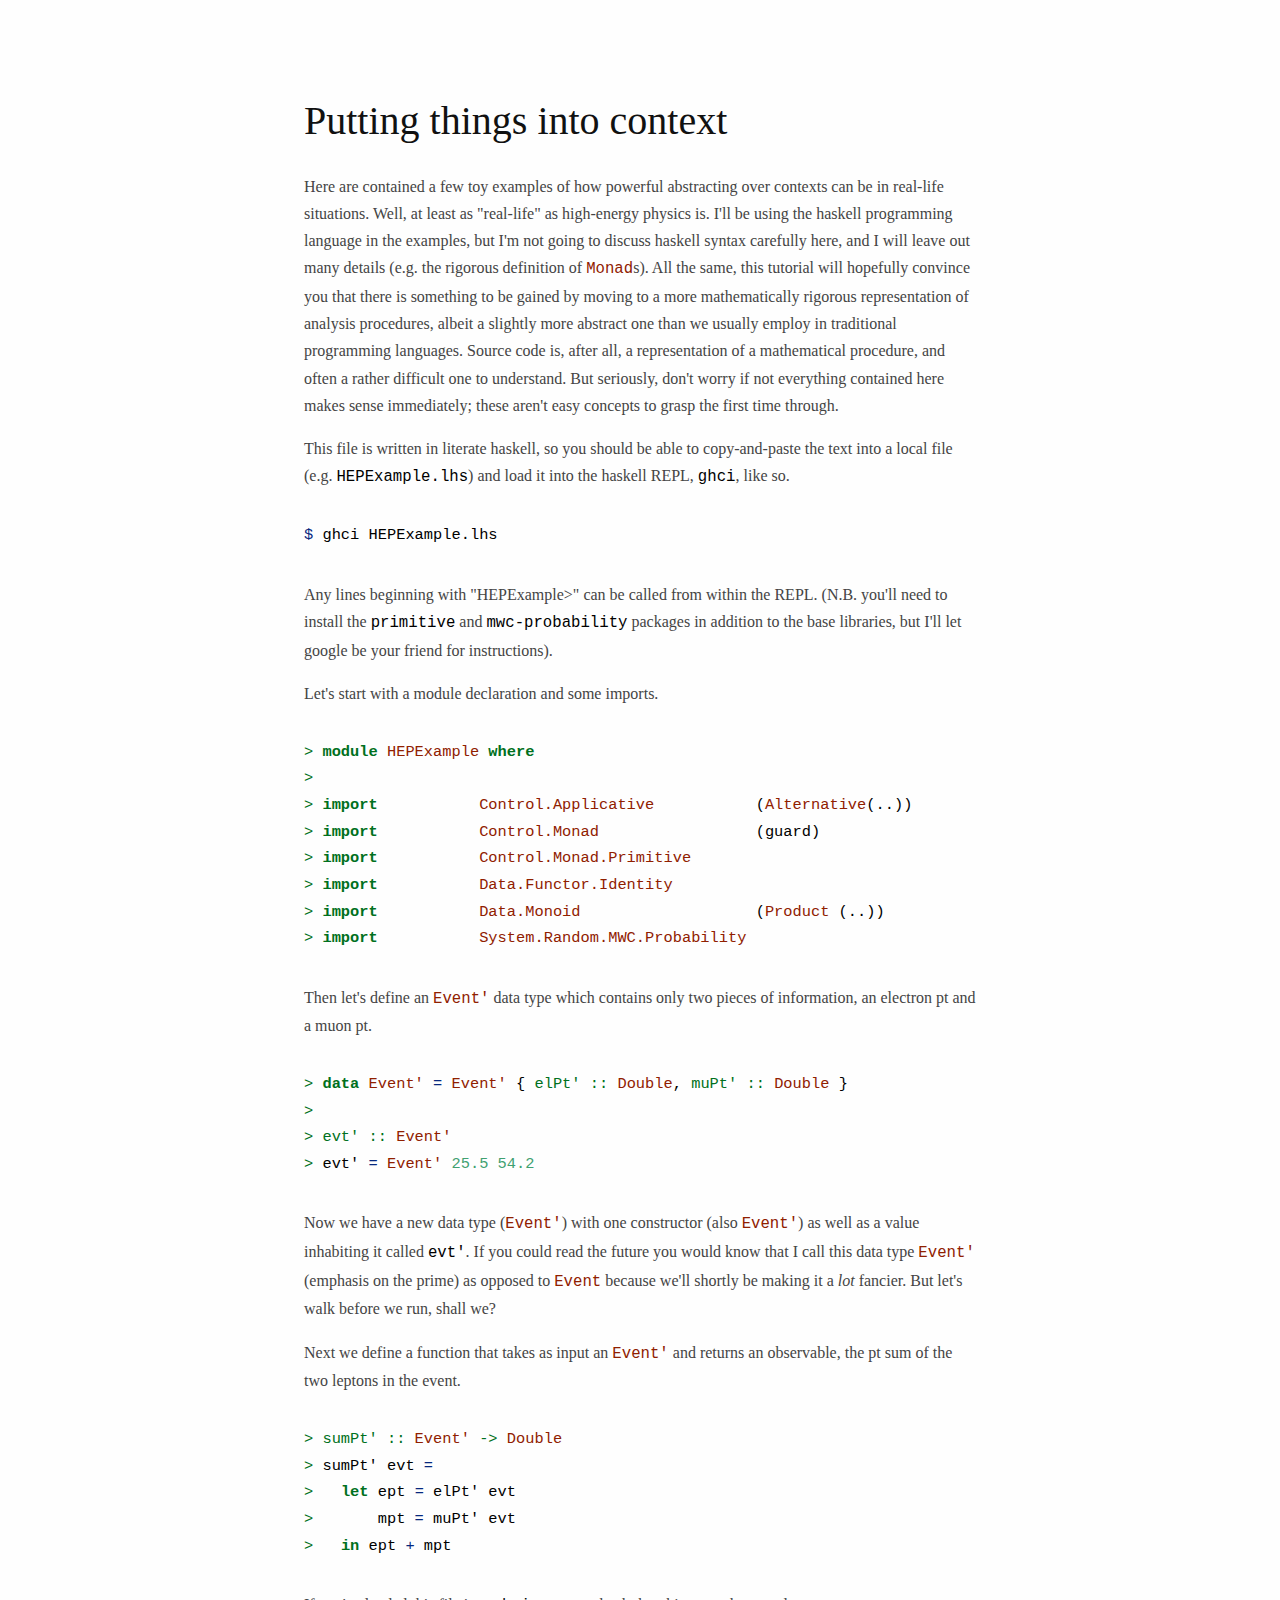
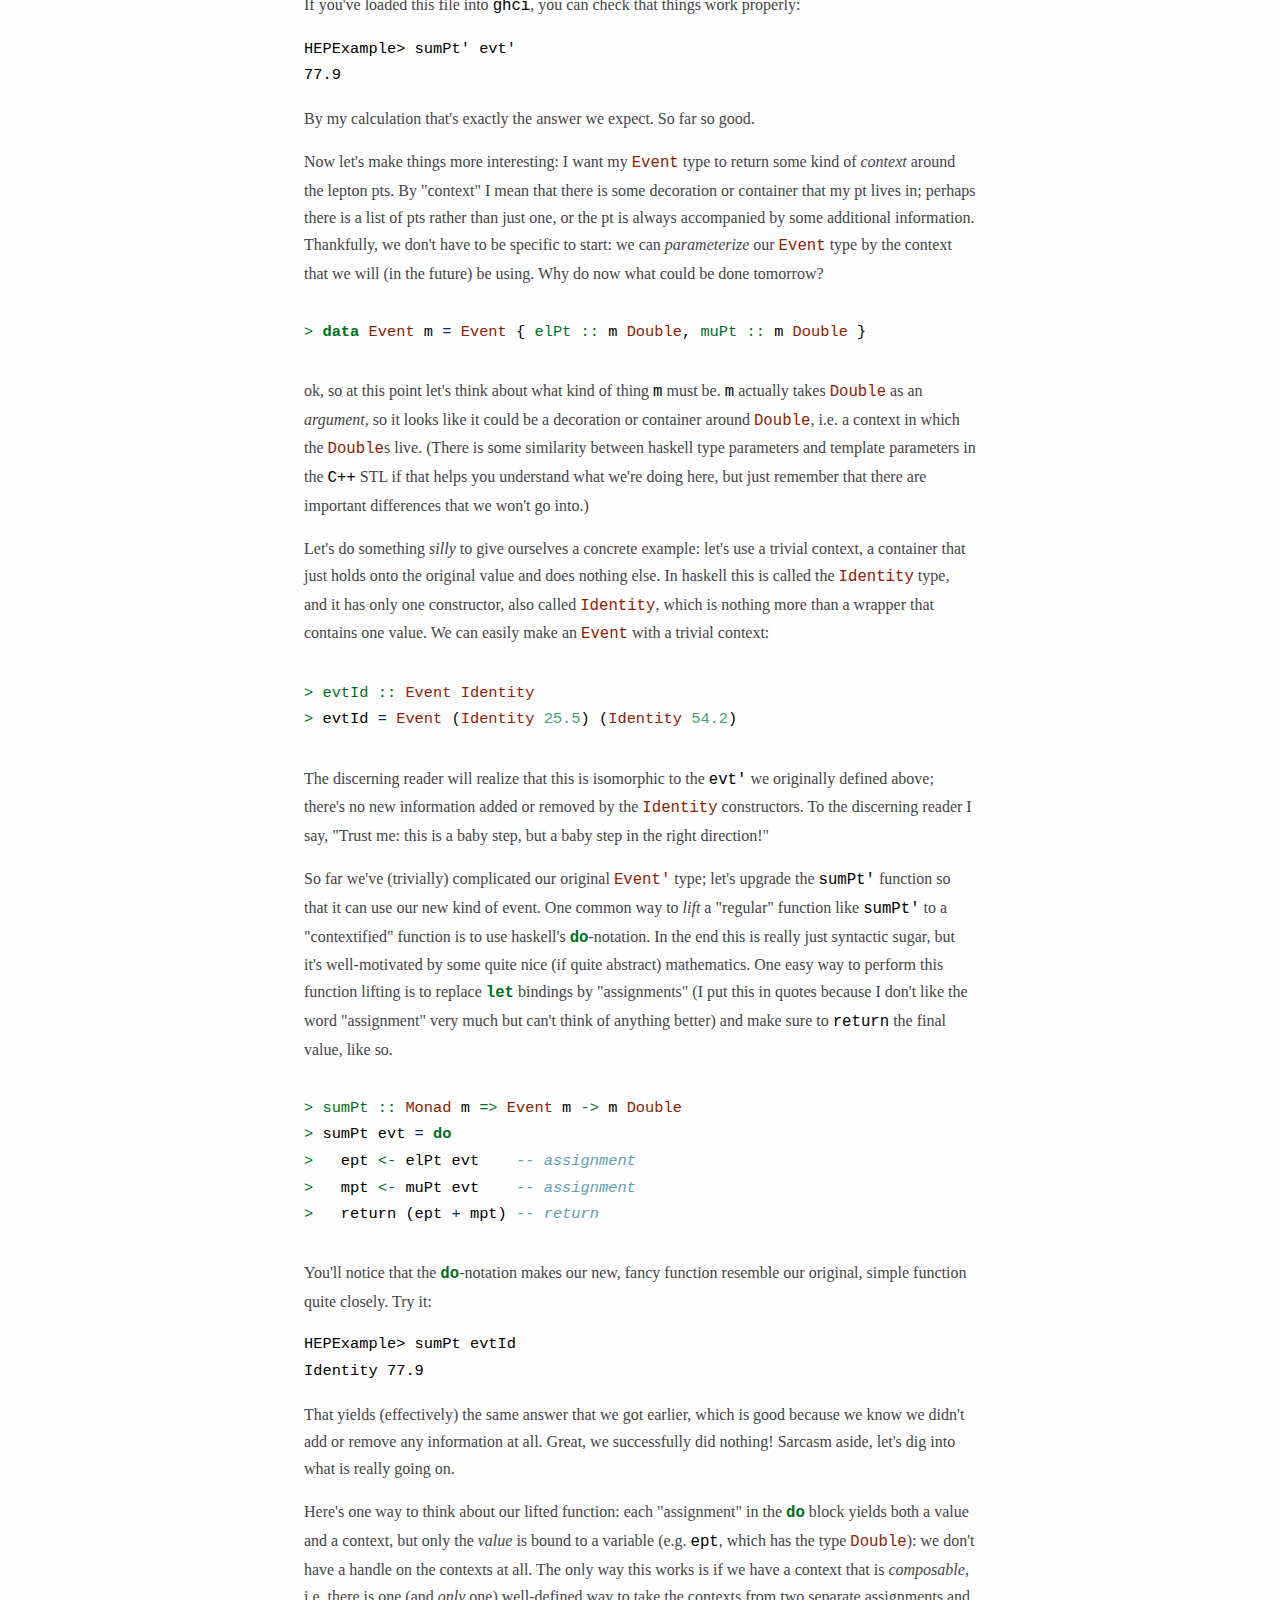
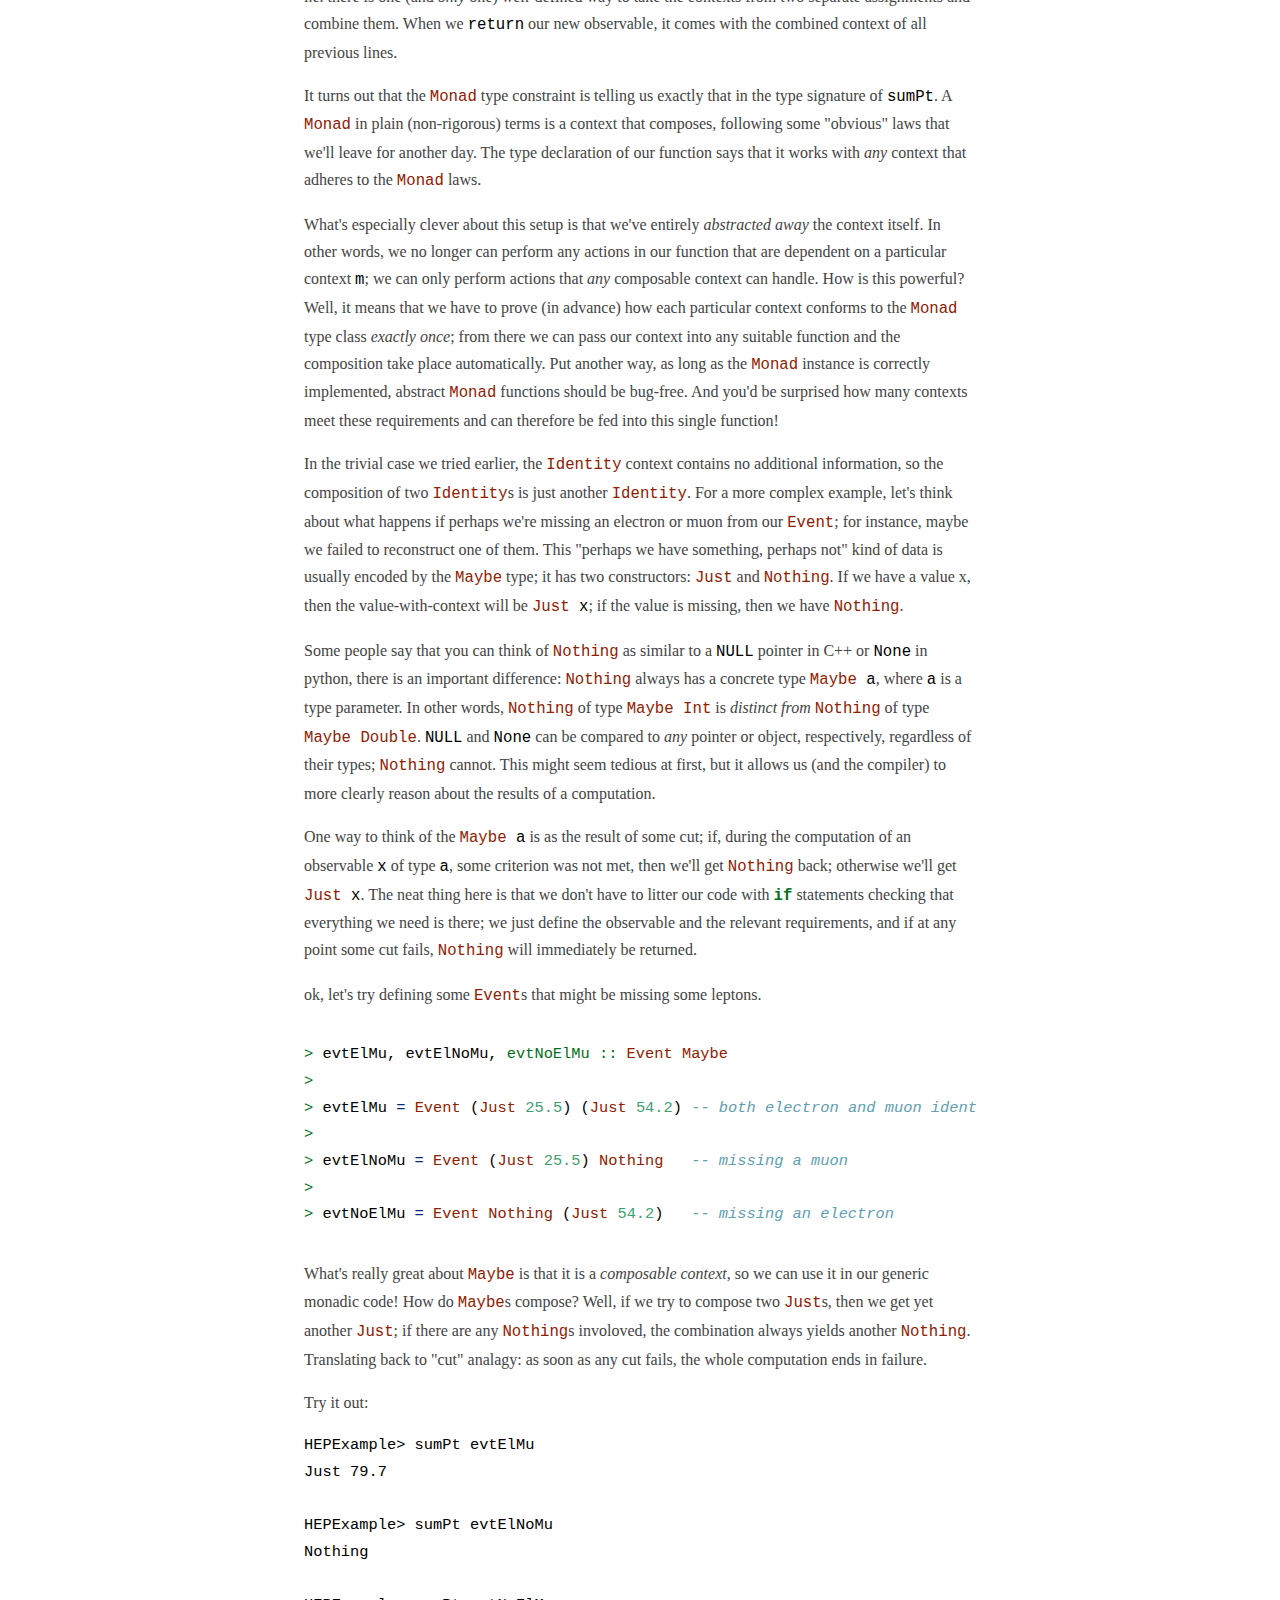
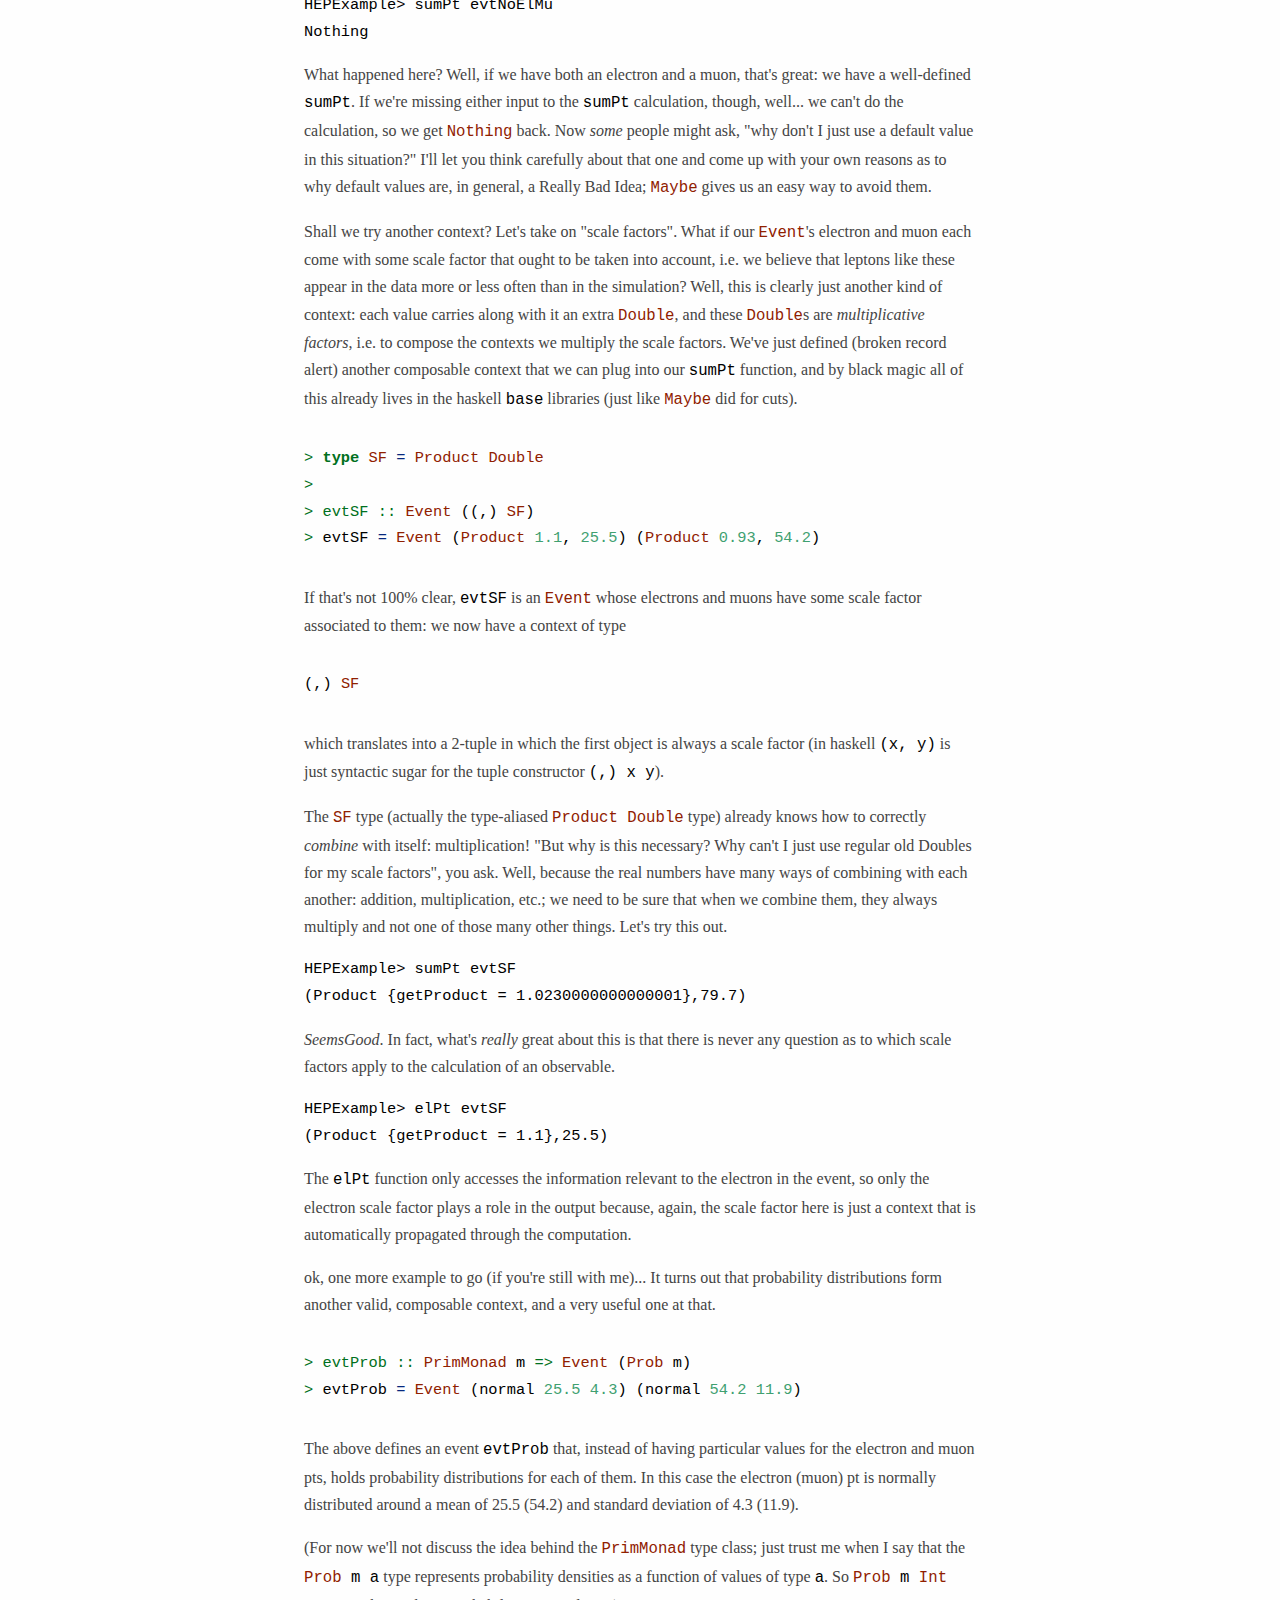
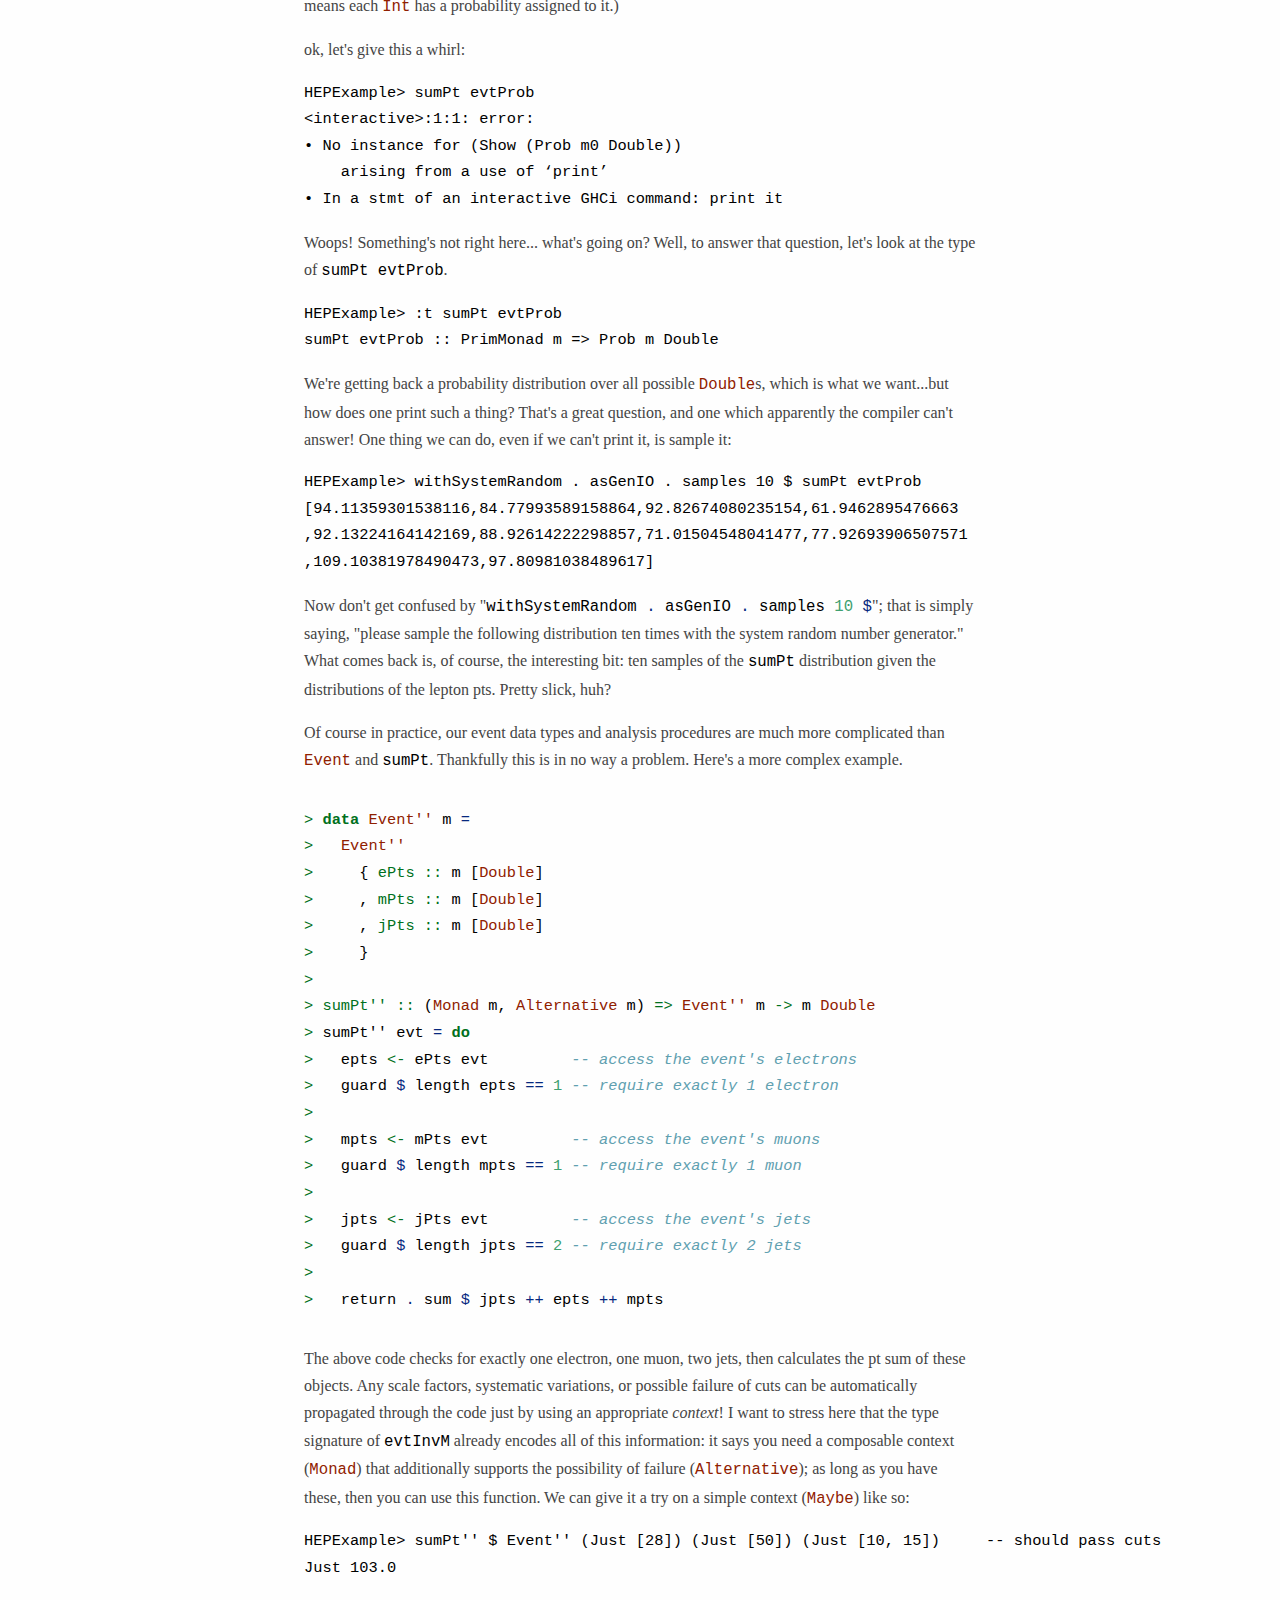
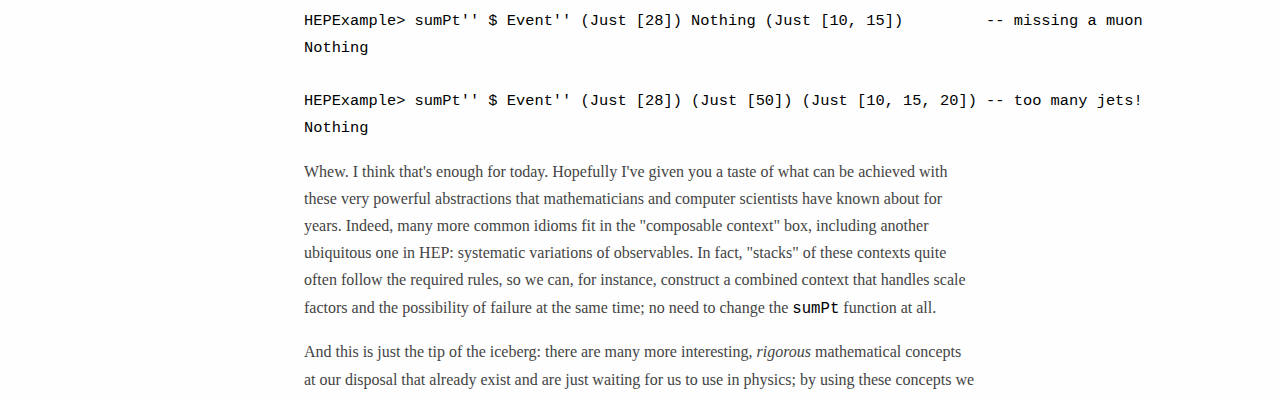
==== context.html @ 3f7be2f2 "structural changes" ====
<!DOCTYPE html>
<html>
<head>
  <meta charset="utf-8">
  <meta name="generator" content="pandoc">
  <meta name="viewport" content="width=device-width, initial-scale=1.0, user-scalable=yes">
  <title></title>
  <style type="text/css">code{white-space: pre;}</style>
  <style type="text/css">
div.sourceCode { overflow-x: auto; }
table.sourceCode, tr.sourceCode, td.lineNumbers, td.sourceCode {
  margin: 0; padding: 0; vertical-align: baseline; border: none; }
table.sourceCode { width: 100%; line-height: 100%; }
td.lineNumbers { text-align: right; padding-right: 4px; padding-left: 4px; color: #aaaaaa; border-right: 1px solid #aaaaaa; }
td.sourceCode { padding-left: 5px; }
code > span.kw { color: #007020; font-weight: bold; } /* Keyword */
code > span.dt { color: #902000; } /* DataType */
code > span.dv { color: #40a070; } /* DecVal */
code > span.bn { color: #40a070; } /* BaseN */
code > span.fl { color: #40a070; } /* Float */
code > span.ch { color: #4070a0; } /* Char */
code > span.st { color: #4070a0; } /* String */
code > span.co { color: #60a0b0; font-style: italic; } /* Comment */
code > span.ot { color: #007020; } /* Other */
code > span.al { color: #ff0000; font-weight: bold; } /* Alert */
code > span.fu { color: #06287e; } /* Function */
code > span.er { color: #ff0000; font-weight: bold; } /* Error */
code > span.wa { color: #60a0b0; font-weight: bold; font-style: italic; } /* Warning */
code > span.cn { color: #880000; } /* Constant */
code > span.sc { color: #4070a0; } /* SpecialChar */
code > span.vs { color: #4070a0; } /* VerbatimString */
code > span.ss { color: #bb6688; } /* SpecialString */
code > span.im { } /* Import */
code > span.va { color: #19177c; } /* Variable */
code > span.cf { color: #007020; font-weight: bold; } /* ControlFlow */
code > span.op { color: #666666; } /* Operator */
code > span.bu { } /* BuiltIn */
code > span.ex { } /* Extension */
code > span.pp { color: #bc7a00; } /* Preprocessor */
code > span.at { color: #7d9029; } /* Attribute */
code > span.do { color: #ba2121; font-style: italic; } /* Documentation */
code > span.an { color: #60a0b0; font-weight: bold; font-style: italic; } /* Annotation */
code > span.cv { color: #60a0b0; font-weight: bold; font-style: italic; } /* CommentVar */
code > span.in { color: #60a0b0; font-weight: bold; font-style: italic; } /* Information */
  </style>
  <link rel="stylesheet" href="pandoc.css">
  <!--[if lt IE 9]>
    <script src="//cdnjs.cloudflare.com/ajax/libs/html5shiv/3.7.3/html5shiv-printshiv.min.js"></script>
  <![endif]-->
</head>
<body>
<h1 id="putting-things-into-context">Putting things into context</h1>
<p>Here are contained a few toy examples of how powerful abstracting over contexts can be in real-life situations. Well, at least as &quot;real-life&quot; as high-energy physics is. I'll be using the haskell programming language in the examples, but I'm not going to discuss haskell syntax carefully here, and I will leave out many details (e.g. the rigorous definition of <code class="sourceCode haskell"><span class="dt">Monad</span></code>s). All the same, this tutorial will hopefully convince you that there is something to be gained by moving to a more mathematically rigorous representation of analysis procedures, albeit a slightly more abstract one than we usually employ in traditional programming languages. Source code is, after all, a representation of a mathematical procedure, and often a rather difficult one to understand. But seriously, don't worry if not everything contained here makes sense immediately; these aren't easy concepts to grasp the first time through.</p>
<p>This file is written in literate haskell, so you should be able to copy-and-paste the text into a local file (e.g. <code>HEPExample.lhs</code>) and load it into the haskell REPL, <code>ghci</code>, like so.</p>
<div class="sourceCode"><pre class="sourceCode haskell"><code class="sourceCode haskell"><span class="fu">$</span> ghci HEPExample.lhs</code></pre></div>
<p>Any lines beginning with &quot;HEPExample&gt;&quot; can be called from within the REPL. (N.B. you'll need to install the <code>primitive</code> and <code>mwc-probability</code> packages in addition to the base libraries, but I'll let google be your friend for instructions).</p>
<p>Let's start with a module declaration and some imports.</p>
<div class="sourceCode"><pre class="sourceCode literate literatehaskell"><code class="sourceCode literatehaskell"><span class="ot">&gt;</span> <span class="kw">module</span> <span class="dt">HEPExample</span> <span class="kw">where</span>
<span class="ot">&gt;</span> 
<span class="ot">&gt;</span> <span class="kw">import           </span><span class="dt">Control.Applicative</span>           (<span class="dt">Alternative</span>(..))
<span class="ot">&gt;</span> <span class="kw">import           </span><span class="dt">Control.Monad</span>                 (guard)
<span class="ot">&gt;</span> <span class="kw">import           </span><span class="dt">Control.Monad.Primitive</span>
<span class="ot">&gt;</span> <span class="kw">import           </span><span class="dt">Data.Functor.Identity</span>
<span class="ot">&gt;</span> <span class="kw">import           </span><span class="dt">Data.Monoid</span>                   (<span class="dt">Product</span> (..))
<span class="ot">&gt;</span> <span class="kw">import           </span><span class="dt">System.Random.MWC.Probability</span></code></pre></div>
<p>Then let's define an <code class="sourceCode haskell"><span class="dt">Event&#39;</span></code> data type which contains only two pieces of information, an electron pt and a muon pt.</p>
<div class="sourceCode"><pre class="sourceCode literate literatehaskell"><code class="sourceCode literatehaskell"><span class="ot">&gt;</span> <span class="kw">data</span> <span class="dt">Event&#39;</span> <span class="fu">=</span> <span class="dt">Event&#39;</span> {<span class="ot"> elPt&#39; ::</span> <span class="dt">Double</span>,<span class="ot"> muPt&#39; ::</span> <span class="dt">Double</span> }
<span class="ot">&gt;</span> 
<span class="ot">&gt; evt&#39; ::</span> <span class="dt">Event&#39;</span>
<span class="ot">&gt;</span> evt&#39; <span class="fu">=</span> <span class="dt">Event&#39;</span> <span class="fl">25.5</span> <span class="fl">54.2</span></code></pre></div>
<p>Now we have a new data type (<code class="sourceCode haskell"><span class="dt">Event&#39;</span></code>) with one constructor (also <code class="sourceCode haskell"><span class="dt">Event&#39;</span></code>) as well as a value inhabiting it called <code class="sourceCode haskell">evt&#39;</code>. If you could read the future you would know that I call this data type <code class="sourceCode haskell"><span class="dt">Event&#39;</span></code> (emphasis on the prime) as opposed to <code class="sourceCode haskell"><span class="dt">Event</span></code> because we'll shortly be making it a <em>lot</em> fancier. But let's walk before we run, shall we?</p>
<p>Next we define a function that takes as input an <code class="sourceCode haskell"><span class="dt">Event&#39;</span></code> and returns an observable, the pt sum of the two leptons in the event.</p>
<div class="sourceCode"><pre class="sourceCode literate literatehaskell"><code class="sourceCode literatehaskell"><span class="ot">&gt; sumPt&#39; ::</span> <span class="dt">Event&#39;</span> <span class="ot">-&gt;</span> <span class="dt">Double</span>
<span class="ot">&gt;</span> sumPt&#39; evt <span class="fu">=</span>
<span class="ot">&gt;</span>   <span class="kw">let</span> ept <span class="fu">=</span> elPt&#39; evt
<span class="ot">&gt;</span>       mpt <span class="fu">=</span> muPt&#39; evt
<span class="ot">&gt;</span>   <span class="kw">in</span> ept <span class="fu">+</span> mpt</code></pre></div>
<p>If you've loaded this file into <code>ghci</code>, you can check that things work properly:</p>
<pre><code>HEPExample&gt; sumPt&#39; evt&#39;
77.9</code></pre>
<p>By my calculation that's exactly the answer we expect. So far so good.</p>
<p>Now let's make things more interesting: I want my <code class="sourceCode haskell"><span class="dt">Event</span></code> type to return some kind of <em>context</em> around the lepton pts. By &quot;context&quot; I mean that there is some decoration or container that my pt lives in; perhaps there is a list of pts rather than just one, or the pt is always accompanied by some additional information. Thankfully, we don't have to be specific to start: we can <em>parameterize</em> our <code class="sourceCode haskell"><span class="dt">Event</span></code> type by the context that we will (in the future) be using. Why do now what could be done tomorrow?</p>
<div class="sourceCode"><pre class="sourceCode literate literatehaskell"><code class="sourceCode literatehaskell"><span class="ot">&gt;</span> <span class="kw">data</span> <span class="dt">Event</span> m <span class="fu">=</span> <span class="dt">Event</span> {<span class="ot"> elPt ::</span> m <span class="dt">Double</span>,<span class="ot"> muPt ::</span> m <span class="dt">Double</span> }</code></pre></div>
<p>ok, so at this point let's think about what kind of thing <code class="sourceCode haskell">m</code> must be. <code class="sourceCode haskell">m</code> actually takes <code class="sourceCode haskell"><span class="dt">Double</span></code> as an <em>argument</em>, so it looks like it could be a decoration or container around <code class="sourceCode haskell"><span class="dt">Double</span></code>, i.e. a context in which the <code class="sourceCode haskell"><span class="dt">Double</span></code>s live. (There is some similarity between haskell type parameters and template parameters in the <code>C++</code> STL if that helps you understand what we're doing here, but just remember that there are important differences that we won't go into.)</p>
<p>Let's do something <em>silly</em> to give ourselves a concrete example: let's use a trivial context, a container that just holds onto the original value and does nothing else. In haskell this is called the <code class="sourceCode haskell"><span class="dt">Identity</span></code> type, and it has only one constructor, also called <code class="sourceCode haskell"><span class="dt">Identity</span></code>, which is nothing more than a wrapper that contains one value. We can easily make an <code class="sourceCode haskell"><span class="dt">Event</span></code> with a trivial context:</p>
<div class="sourceCode"><pre class="sourceCode literate literatehaskell"><code class="sourceCode literatehaskell"><span class="ot">&gt; evtId ::</span> <span class="dt">Event</span> <span class="dt">Identity</span>
<span class="ot">&gt;</span> evtId <span class="fu">=</span> <span class="dt">Event</span> (<span class="dt">Identity</span> <span class="fl">25.5</span>) (<span class="dt">Identity</span> <span class="fl">54.2</span>)</code></pre></div>
<p>The discerning reader will realize that this is isomorphic to the <code class="sourceCode haskell">evt&#39;</code> we originally defined above; there's no new information added or removed by the <code class="sourceCode haskell"><span class="dt">Identity</span></code> constructors. To the discerning reader I say, &quot;Trust me: this is a baby step, but a baby step in the right direction!&quot;</p>
<p>So far we've (trivially) complicated our original <code class="sourceCode haskell"><span class="dt">Event&#39;</span></code> type; let's upgrade the <code class="sourceCode haskell">sumPt&#39;</code> function so that it can use our new kind of event. One common way to <em>lift</em> a &quot;regular&quot; function like <code class="sourceCode haskell">sumPt&#39;</code> to a &quot;contextified&quot; function is to use haskell's <code class="sourceCode haskell"><span class="kw">do</span></code>-notation. In the end this is really just syntactic sugar, but it's well-motivated by some quite nice (if quite abstract) mathematics. One easy way to perform this function lifting is to replace <code class="sourceCode haskell"><span class="kw">let</span></code> bindings by &quot;assignments&quot; (I put this in quotes because I don't like the word &quot;assignment&quot; very much but can't think of anything better) and make sure to <code class="sourceCode haskell">return</code> the final value, like so.</p>
<div class="sourceCode"><pre class="sourceCode literate literatehaskell"><code class="sourceCode literatehaskell"><span class="ot">&gt; sumPt ::</span> <span class="dt">Monad</span> m <span class="ot">=&gt;</span> <span class="dt">Event</span> m <span class="ot">-&gt;</span> m <span class="dt">Double</span>
<span class="ot">&gt;</span> sumPt evt <span class="fu">=</span> <span class="kw">do</span>
<span class="ot">&gt;</span>   ept <span class="ot">&lt;-</span> elPt evt    <span class="co">-- assignment</span>
<span class="ot">&gt;</span>   mpt <span class="ot">&lt;-</span> muPt evt    <span class="co">-- assignment</span>
<span class="ot">&gt;</span>   return (ept <span class="fu">+</span> mpt) <span class="co">-- return</span></code></pre></div>
<p>You'll notice that the <code class="sourceCode haskell"><span class="kw">do</span></code>-notation makes our new, fancy function resemble our original, simple function quite closely. Try it:</p>
<pre><code>HEPExample&gt; sumPt evtId
Identity 77.9</code></pre>
<p>That yields (effectively) the same answer that we got earlier, which is good because we know we didn't add or remove any information at all. Great, we successfully did nothing! Sarcasm aside, let's dig into what is really going on.</p>
<p>Here's one way to think about our lifted function: each &quot;assignment&quot; in the <code class="sourceCode haskell"><span class="kw">do</span></code> block yields both a value and a context, but only the <em>value</em> is bound to a variable (e.g. <code class="sourceCode haskell">ept</code>, which has the type <code class="sourceCode haskell"><span class="dt">Double</span></code>): we don't have a handle on the contexts at all. The only way this works is if we have a context that is <em>composable</em>, i.e. there is one (and <em>only</em> one) well-defined way to take the contexts from two separate assignments and combine them. When we <code class="sourceCode haskell">return</code> our new observable, it comes with the combined context of all previous lines.</p>
<p>It turns out that the <code class="sourceCode haskell"><span class="dt">Monad</span></code> type constraint is telling us exactly that in the type signature of <code class="sourceCode haskell">sumPt</code>. A <code class="sourceCode haskell"><span class="dt">Monad</span></code> in plain (non-rigorous) terms is a context that composes, following some &quot;obvious&quot; laws that we'll leave for another day. The type declaration of our function says that it works with <em>any</em> context that adheres to the <code class="sourceCode haskell"><span class="dt">Monad</span></code> laws.</p>
<p>What's especially clever about this setup is that we've entirely <em>abstracted away</em> the context itself. In other words, we no longer can perform any actions in our function that are dependent on a particular context <code class="sourceCode haskell">m</code>; we can only perform actions that <em>any</em> composable context can handle. How is this powerful? Well, it means that we have to prove (in advance) how each particular context conforms to the <code class="sourceCode haskell"><span class="dt">Monad</span></code> type class <em>exactly once</em>; from there we can pass our context into any suitable function and the composition take place automatically. Put another way, as long as the <code class="sourceCode haskell"><span class="dt">Monad</span></code> instance is correctly implemented, abstract <code class="sourceCode haskell"><span class="dt">Monad</span></code> functions should be bug-free. And you'd be surprised how many contexts meet these requirements and can therefore be fed into this single function!</p>
<p>In the trivial case we tried earlier, the <code class="sourceCode haskell"><span class="dt">Identity</span></code> context contains no additional information, so the composition of two <code class="sourceCode haskell"><span class="dt">Identity</span></code>s is just another <code class="sourceCode haskell"><span class="dt">Identity</span></code>. For a more complex example, let's think about what happens if perhaps we're missing an electron or muon from our <code class="sourceCode haskell"><span class="dt">Event</span></code>; for instance, maybe we failed to reconstruct one of them. This &quot;perhaps we have something, perhaps not&quot; kind of data is usually encoded by the <code class="sourceCode haskell"><span class="dt">Maybe</span></code> type; it has two constructors: <code class="sourceCode haskell"><span class="dt">Just</span></code> and <code class="sourceCode haskell"><span class="dt">Nothing</span></code>. If we have a value x, then the value-with-context will be <code class="sourceCode haskell"><span class="dt">Just</span> x</code>; if the value is missing, then we have <code class="sourceCode haskell"><span class="dt">Nothing</span></code>.</p>
<p>Some people say that you can think of <code class="sourceCode haskell"><span class="dt">Nothing</span></code> as similar to a <code>NULL</code> pointer in C++ or <code>None</code> in python, there is an important difference: <code class="sourceCode haskell"><span class="dt">Nothing</span></code> always has a concrete type <code class="sourceCode haskell"><span class="dt">Maybe</span> a</code>, where <code class="sourceCode haskell">a</code> is a type parameter. In other words, <code class="sourceCode haskell"><span class="dt">Nothing</span></code> of type <code class="sourceCode haskell"><span class="dt">Maybe</span> <span class="dt">Int</span></code> is <em>distinct from</em> <code class="sourceCode haskell"><span class="dt">Nothing</span></code> of type <code class="sourceCode haskell"><span class="dt">Maybe</span> <span class="dt">Double</span></code>. <code>NULL</code> and <code>None</code> can be compared to <em>any</em> pointer or object, respectively, regardless of their types; <code class="sourceCode haskell"><span class="dt">Nothing</span></code> cannot. This might seem tedious at first, but it allows us (and the compiler) to more clearly reason about the results of a computation.</p>
<p>One way to think of the <code class="sourceCode haskell"><span class="dt">Maybe</span> a</code> is as the result of some cut; if, during the computation of an observable <code class="sourceCode haskell">x</code> of type <code class="sourceCode haskell">a</code>, some criterion was not met, then we'll get <code class="sourceCode haskell"><span class="dt">Nothing</span></code> back; otherwise we'll get <code class="sourceCode haskell"><span class="dt">Just</span> x</code>. The neat thing here is that we don't have to litter our code with <code class="sourceCode haskell"><span class="kw">if</span></code> statements checking that everything we need is there; we just define the observable and the relevant requirements, and if at any point some cut fails, <code class="sourceCode haskell"><span class="dt">Nothing</span></code> will immediately be returned.</p>
<p>ok, let's try defining some <code class="sourceCode haskell"><span class="dt">Event</span></code>s that might be missing some leptons.</p>
<div class="sourceCode"><pre class="sourceCode literate literatehaskell"><code class="sourceCode literatehaskell"><span class="ot">&gt;</span> evtElMu, evtElNoMu,<span class="ot"> evtNoElMu ::</span> <span class="dt">Event</span> <span class="dt">Maybe</span>
<span class="ot">&gt;</span> 
<span class="ot">&gt;</span> evtElMu <span class="fu">=</span> <span class="dt">Event</span> (<span class="dt">Just</span> <span class="fl">25.5</span>) (<span class="dt">Just</span> <span class="fl">54.2</span>) <span class="co">-- both electron and muon identified</span>
<span class="ot">&gt;</span> 
<span class="ot">&gt;</span> evtElNoMu <span class="fu">=</span> <span class="dt">Event</span> (<span class="dt">Just</span> <span class="fl">25.5</span>) <span class="dt">Nothing</span>   <span class="co">-- missing a muon</span>
<span class="ot">&gt;</span> 
<span class="ot">&gt;</span> evtNoElMu <span class="fu">=</span> <span class="dt">Event</span> <span class="dt">Nothing</span> (<span class="dt">Just</span> <span class="fl">54.2</span>)   <span class="co">-- missing an electron</span></code></pre></div>
<p>What's really great about <code class="sourceCode haskell"><span class="dt">Maybe</span></code> is that it is a <em>composable context</em>, so we can use it in our generic monadic code! How do <code class="sourceCode haskell"><span class="dt">Maybe</span></code>s compose? Well, if we try to compose two <code class="sourceCode haskell"><span class="dt">Just</span></code>s, then we get yet another <code class="sourceCode haskell"><span class="dt">Just</span></code>; if there are any <code class="sourceCode haskell"><span class="dt">Nothing</span></code>s involoved, the combination always yields another <code class="sourceCode haskell"><span class="dt">Nothing</span></code>. Translating back to &quot;cut&quot; analagy: as soon as any cut fails, the whole computation ends in failure.</p>
<p>Try it out:</p>
<pre><code>HEPExample&gt; sumPt evtElMu
Just 79.7

HEPExample&gt; sumPt evtElNoMu
Nothing

HEPExample&gt; sumPt evtNoElMu
Nothing</code></pre>
<p>What happened here? Well, if we have both an electron and a muon, that's great: we have a well-defined <code class="sourceCode haskell">sumPt</code>. If we're missing either input to the <code class="sourceCode haskell">sumPt</code> calculation, though, well... we can't do the calculation, so we get <code class="sourceCode haskell"><span class="dt">Nothing</span></code> back. Now <em>some</em> people might ask, &quot;why don't I just use a default value in this situation?&quot; I'll let you think carefully about that one and come up with your own reasons as to why default values are, in general, a Really Bad Idea; <code class="sourceCode haskell"><span class="dt">Maybe</span></code> gives us an easy way to avoid them.</p>
<p>Shall we try another context? Let's take on &quot;scale factors&quot;. What if our <code class="sourceCode haskell"><span class="dt">Event</span></code>'s electron and muon each come with some scale factor that ought to be taken into account, i.e. we believe that leptons like these appear in the data more or less often than in the simulation? Well, this is clearly just another kind of context: each value carries along with it an extra <code class="sourceCode haskell"><span class="dt">Double</span></code>, and these <code class="sourceCode haskell"><span class="dt">Double</span></code>s are <em>multiplicative factors</em>, i.e. to compose the contexts we multiply the scale factors. We've just defined (broken record alert) another composable context that we can plug into our <code class="sourceCode haskell">sumPt</code> function, and by black magic all of this already lives in the haskell <code>base</code> libraries (just like <code class="sourceCode haskell"><span class="dt">Maybe</span></code> did for cuts).</p>
<div class="sourceCode"><pre class="sourceCode literate literatehaskell"><code class="sourceCode literatehaskell"><span class="ot">&gt;</span> <span class="kw">type</span> <span class="dt">SF</span> <span class="fu">=</span> <span class="dt">Product</span> <span class="dt">Double</span>
<span class="ot">&gt;</span> 
<span class="ot">&gt; evtSF ::</span> <span class="dt">Event</span> ((,) <span class="dt">SF</span>)
<span class="ot">&gt;</span> evtSF <span class="fu">=</span> <span class="dt">Event</span> (<span class="dt">Product</span> <span class="fl">1.1</span>, <span class="fl">25.5</span>) (<span class="dt">Product</span> <span class="fl">0.93</span>, <span class="fl">54.2</span>)</code></pre></div>
<p>If that's not 100% clear, <code class="sourceCode haskell">evtSF</code> is an <code class="sourceCode haskell"><span class="dt">Event</span></code> whose electrons and muons have some scale factor associated to them: we now have a context of type</p>
<div class="sourceCode"><pre class="sourceCode haskell"><code class="sourceCode haskell">(,) <span class="dt">SF</span></code></pre></div>
<p>which translates into a 2-tuple in which the first object is always a scale factor (in haskell <code class="sourceCode haskell">(x, y)</code> is just syntactic sugar for the tuple constructor <code class="sourceCode haskell">(,) x y</code>).</p>
<p>The <code class="sourceCode haskell"><span class="dt">SF</span></code> type (actually the type-aliased <code class="sourceCode haskell"><span class="dt">Product</span> <span class="dt">Double</span></code> type) already knows how to correctly <em>combine</em> with itself: multiplication! &quot;But why is this necessary? Why can't I just use regular old Doubles for my scale factors&quot;, you ask. Well, because the real numbers have many ways of combining with each another: addition, multiplication, etc.; we need to be sure that when we combine them, they always multiply and not one of those many other things. Let's try this out.</p>
<pre><code>HEPExample&gt; sumPt evtSF
(Product {getProduct = 1.0230000000000001},79.7)</code></pre>
<p><em>SeemsGood</em>. In fact, what's <em>really</em> great about this is that there is never any question as to which scale factors apply to the calculation of an observable.</p>
<pre><code>HEPExample&gt; elPt evtSF
(Product {getProduct = 1.1},25.5)</code></pre>
<p>The <code class="sourceCode haskell">elPt</code> function only accesses the information relevant to the electron in the event, so only the electron scale factor plays a role in the output because, again, the scale factor here is just a context that is automatically propagated through the computation.</p>
<p>ok, one more example to go (if you're still with me)... It turns out that probability distributions form another valid, composable context, and a very useful one at that.</p>
<div class="sourceCode"><pre class="sourceCode literate literatehaskell"><code class="sourceCode literatehaskell"><span class="ot">&gt; evtProb ::</span> <span class="dt">PrimMonad</span> m <span class="ot">=&gt;</span> <span class="dt">Event</span> (<span class="dt">Prob</span> m)
<span class="ot">&gt;</span> evtProb <span class="fu">=</span> <span class="dt">Event</span> (normal <span class="fl">25.5</span> <span class="fl">4.3</span>) (normal <span class="fl">54.2</span> <span class="fl">11.9</span>)</code></pre></div>
<p>The above defines an event <code class="sourceCode haskell">evtProb</code> that, instead of having particular values for the electron and muon pts, holds probability distributions for each of them. In this case the electron (muon) pt is normally distributed around a mean of 25.5 (54.2) and standard deviation of 4.3 (11.9).</p>
<p>(For now we'll not discuss the idea behind the <code class="sourceCode haskell"><span class="dt">PrimMonad</span></code> type class; just trust me when I say that the <code class="sourceCode haskell"><span class="dt">Prob</span> m a</code> type represents probability densities as a function of values of type <code class="sourceCode haskell">a</code>. So <code class="sourceCode haskell"><span class="dt">Prob</span> m <span class="dt">Int</span></code> means each <code class="sourceCode haskell"><span class="dt">Int</span></code> has a probability assigned to it.)</p>
<p>ok, let's give this a whirl:</p>
<pre><code>HEPExample&gt; sumPt evtProb
&lt;interactive&gt;:1:1: error:
• No instance for (Show (Prob m0 Double))
    arising from a use of ‘print’
• In a stmt of an interactive GHCi command: print it</code></pre>
<p>Woops! Something's not right here... what's going on? Well, to answer that question, let's look at the type of <code class="sourceCode haskell">sumPt evtProb</code>.</p>
<pre><code>HEPExample&gt; :t sumPt evtProb
sumPt evtProb :: PrimMonad m =&gt; Prob m Double</code></pre>
<p>We're getting back a probability distribution over all possible <code class="sourceCode haskell"><span class="dt">Double</span></code>s, which is what we want...but how does one print such a thing? That's a great question, and one which apparently the compiler can't answer! One thing we can do, even if we can't print it, is sample it:</p>
<pre><code>HEPExample&gt; withSystemRandom . asGenIO . samples 10 $ sumPt evtProb
[94.11359301538116,84.77993589158864,92.82674080235154,61.9462895476663
,92.13224164142169,88.92614222298857,71.01504548041477,77.92693906507571
,109.10381978490473,97.80981038489617]</code></pre>
<p>Now don't get confused by &quot;<code class="sourceCode haskell">withSystemRandom <span class="fu">.</span> asGenIO <span class="fu">.</span> samples <span class="dv">10</span> <span class="fu">$</span></code>&quot;; that is simply saying, &quot;please sample the following distribution ten times with the system random number generator.&quot; What comes back is, of course, the interesting bit: ten samples of the <code class="sourceCode haskell">sumPt</code> distribution given the distributions of the lepton pts. Pretty slick, huh?</p>
<p>Of course in practice, our event data types and analysis procedures are much more complicated than <code class="sourceCode haskell"><span class="dt">Event</span></code> and <code class="sourceCode haskell">sumPt</code>. Thankfully this is in no way a problem. Here's a more complex example.</p>
<div class="sourceCode"><pre class="sourceCode literate literatehaskell"><code class="sourceCode literatehaskell"><span class="ot">&gt;</span> <span class="kw">data</span> <span class="dt">Event&#39;&#39;</span> m <span class="fu">=</span>
<span class="ot">&gt;</span>   <span class="dt">Event&#39;&#39;</span>
<span class="ot">&gt;</span>     {<span class="ot"> ePts ::</span> m [<span class="dt">Double</span>]
<span class="ot">&gt;</span>     ,<span class="ot"> mPts ::</span> m [<span class="dt">Double</span>]
<span class="ot">&gt;</span>     ,<span class="ot"> jPts ::</span> m [<span class="dt">Double</span>]
<span class="ot">&gt;</span>     }
<span class="ot">&gt;</span> 
<span class="ot">&gt; sumPt&#39;&#39; ::</span> (<span class="dt">Monad</span> m, <span class="dt">Alternative</span> m) <span class="ot">=&gt;</span> <span class="dt">Event&#39;&#39;</span> m <span class="ot">-&gt;</span> m <span class="dt">Double</span>
<span class="ot">&gt;</span> sumPt&#39;&#39; evt <span class="fu">=</span> <span class="kw">do</span>
<span class="ot">&gt;</span>   epts <span class="ot">&lt;-</span> ePts evt         <span class="co">-- access the event&#39;s electrons</span>
<span class="ot">&gt;</span>   guard <span class="fu">$</span> length epts <span class="fu">==</span> <span class="dv">1</span> <span class="co">-- require exactly 1 electron</span>
<span class="ot">&gt;</span> 
<span class="ot">&gt;</span>   mpts <span class="ot">&lt;-</span> mPts evt         <span class="co">-- access the event&#39;s muons</span>
<span class="ot">&gt;</span>   guard <span class="fu">$</span> length mpts <span class="fu">==</span> <span class="dv">1</span> <span class="co">-- require exactly 1 muon</span>
<span class="ot">&gt;</span> 
<span class="ot">&gt;</span>   jpts <span class="ot">&lt;-</span> jPts evt         <span class="co">-- access the event&#39;s jets</span>
<span class="ot">&gt;</span>   guard <span class="fu">$</span> length jpts <span class="fu">==</span> <span class="dv">2</span> <span class="co">-- require exactly 2 jets</span>
<span class="ot">&gt;</span> 
<span class="ot">&gt;</span>   return <span class="fu">.</span> sum <span class="fu">$</span> jpts <span class="fu">++</span> epts <span class="fu">++</span> mpts</code></pre></div>
<p>The above code checks for exactly one electron, one muon, two jets, then calculates the pt sum of these objects. Any scale factors, systematic variations, or possible failure of cuts can be automatically propagated through the code just by using an appropriate <em>context</em>! I want to stress here that the type signature of <code class="sourceCode haskell">evtInvM</code> already encodes all of this information: it says you need a composable context (<code class="sourceCode haskell"><span class="dt">Monad</span></code>) that additionally supports the possibility of failure (<code class="sourceCode haskell"><span class="dt">Alternative</span></code>); as long as you have these, then you can use this function. We can give it a try on a simple context (<code class="sourceCode haskell"><span class="dt">Maybe</span></code>) like so:</p>
<pre><code>HEPExample&gt; sumPt&#39;&#39; $ Event&#39;&#39; (Just [28]) (Just [50]) (Just [10, 15])     -- should pass cuts
Just 103.0

HEPExample&gt; sumPt&#39;&#39; $ Event&#39;&#39; (Just [28]) Nothing (Just [10, 15])         -- missing a muon
Nothing

HEPExample&gt; sumPt&#39;&#39; $ Event&#39;&#39; (Just [28]) (Just [50]) (Just [10, 15, 20]) -- too many jets!
Nothing</code></pre>
<p>Whew. I think that's enough for today. Hopefully I've given you a taste of what can be achieved with these very powerful abstractions that mathematicians and computer scientists have known about for years. Indeed, many more common idioms fit in the &quot;composable context&quot; box, including another ubiquitous one in HEP: systematic variations of observables. In fact, &quot;stacks&quot; of these contexts quite often follow the required rules, so we can, for instance, construct a combined context that handles scale factors and the possibility of failure at the same time; no need to change the <code class="sourceCode haskell">sumPt</code> function at all.</p>
<p>And this is just the tip of the iceberg: there are many more interesting, <em>rigorous</em> mathematical concepts at our disposal that already exist and are just waiting for us to use in physics; by using these concepts we can make our analysis procedures easier to code and, what is more important in my opinion, easier to <em>understand</em>.</p>
</body>
</html>
---- pandoc.css ----
/*
 * I add this to html files generated with pandoc.
 * from https://gist.github.com/killercup/5917178
 */

html {
  font-size: 100%;
  overflow-y: scroll;
  -webkit-text-size-adjust: 100%;
  -ms-text-size-adjust: 100%;
}

body {
  color: #444;
  font-family: Georgia, Palatino, 'Palatino Linotype', Times, 'Times New Roman', serif;
  font-size: 12px;
  line-height: 1.7;
  padding: 1em;
  margin: auto;
  max-width: 42em;
  background: #fefefe;
}

a {
  color: #0645ad;
  text-decoration: none;
}

a:visited {
  color: #0b0080;
}

a:hover {
  color: #06e;
}

a:active {
  color: #faa700;
}

a:focus {
  outline: thin dotted;
}

*::-moz-selection {
  background: rgba(255, 255, 0, 0.3);
  color: #000;
}

*::selection {
  background: rgba(255, 255, 0, 0.3);
  color: #000;
}

a::-moz-selection {
  background: rgba(255, 255, 0, 0.3);
  color: #0645ad;
}

a::selection {
  background: rgba(255, 255, 0, 0.3);
  color: #0645ad;
}

p {
  margin: 1em 0;
}

img {
  max-width: 100%;
}

h1, h2, h3, h4, h5, h6 {
  color: #111;
  line-height: 125%;
  margin-top: 2em;
  font-weight: normal;
}

h4, h5, h6 {
  font-weight: bold;
}

h1 {
  font-size: 2.5em;
}

h2 {
  font-size: 2em;
}

h3 {
  font-size: 1.5em;
}

h4 {
  font-size: 1.2em;
}

h5 {
  font-size: 1em;
}

h6 {
  font-size: 0.9em;
}

blockquote {
  color: #666666;
  margin: 0;
  padding-left: 3em;
  border-left: 0.5em #EEE solid;
}

hr {
  display: block;
  height: 2px;
  border: 0;
  border-top: 1px solid #aaa;
  border-bottom: 1px solid #eee;
  margin: 1em 0;
  padding: 0;
}

pre, code, kbd, samp {
  color: #000;
  font-family: monospace, monospace;
  _font-family: 'courier new', monospace;
  font-size: 0.98em;
}

pre {
  white-space: pre;
  white-space: pre-wrap;
  word-wrap: break-word;
}

b, strong {
  font-weight: bold;
}

dfn {
  font-style: italic;
}

ins {
  background: #ff9;
  color: #000;
  text-decoration: none;
}

mark {
  background: #ff0;
  color: #000;
  font-style: italic;
  font-weight: bold;
}

sub, sup {
  font-size: 75%;
  line-height: 0;
  position: relative;
  vertical-align: baseline;
}

sup {
  top: -0.5em;
}

sub {
  bottom: -0.25em;
}

ul, ol {
  margin: 1em 0;
  padding: 0 0 0 2em;
}

li p:last-child {
  margin-bottom: 0;
}

ul ul, ol ol {
  margin: .3em 0;
}

dl {
  margin-bottom: 1em;
}

dt {
  font-weight: bold;
  margin-bottom: .8em;
}

dd {
  margin: 0 0 .8em 2em;
}

dd:last-child {
  margin-bottom: 0;
}

img {
  border: 0;
  -ms-interpolation-mode: bicubic;
  vertical-align: middle;
}

figure {
  display: block;
  text-align: center;
  margin: 1em 0;
}

figure img {
  border: none;
  margin: 0 auto;
}

figcaption {
  font-size: 0.8em;
  font-style: italic;
  margin: 0 0 .8em;
}

table {
  margin-bottom: 2em;
  border-bottom: 1px solid #ddd;
  border-right: 1px solid #ddd;
  border-spacing: 0;
  border-collapse: collapse;
}

table th {
  padding: .2em 1em;
  background-color: #eee;
  border-top: 1px solid #ddd;
  border-left: 1px solid #ddd;
}

table td {
  padding: .2em 1em;
  border-top: 1px solid #ddd;
  border-left: 1px solid #ddd;
  vertical-align: top;
}

.author {
  font-size: 1.2em;
  text-align: center;
}

@media only screen and (min-width: 480px) {
  body {
    font-size: 14px;
  }
}
@media only screen and (min-width: 768px) {
  body {
    font-size: 16px;
  }
}
@media print {
  * {
    background: transparent !important;
    color: black !important;
    filter: none !important;
    -ms-filter: none !important;
  }

  body {
    font-size: 12pt;
    max-width: 100%;
  }

  a, a:visited {
    text-decoration: underline;
  }

  hr {
    height: 1px;
    border: 0;
    border-bottom: 1px solid black;
  }

  a[href]:after {
    content: " (" attr(href) ")";
  }

  abbr[title]:after {
    content: " (" attr(title) ")";
  }

  .ir a:after, a[href^="javascript:"]:after, a[href^="#"]:after {
    content: "";
  }

  pre, blockquote {
    border: 1px solid #999;
    padding-right: 1em;
    page-break-inside: avoid;
  }

  tr, img {
    page-break-inside: avoid;
  }

  img {
    max-width: 100% !important;
  }

  @page :left {
    margin: 15mm 20mm 15mm 10mm;
}

  @page :right {
    margin: 15mm 10mm 15mm 20mm;
}

  p, h2, h3 {
    orphans: 3;
    widows: 3;
  }

  h2, h3 {
    page-break-after: avoid;
  }
}
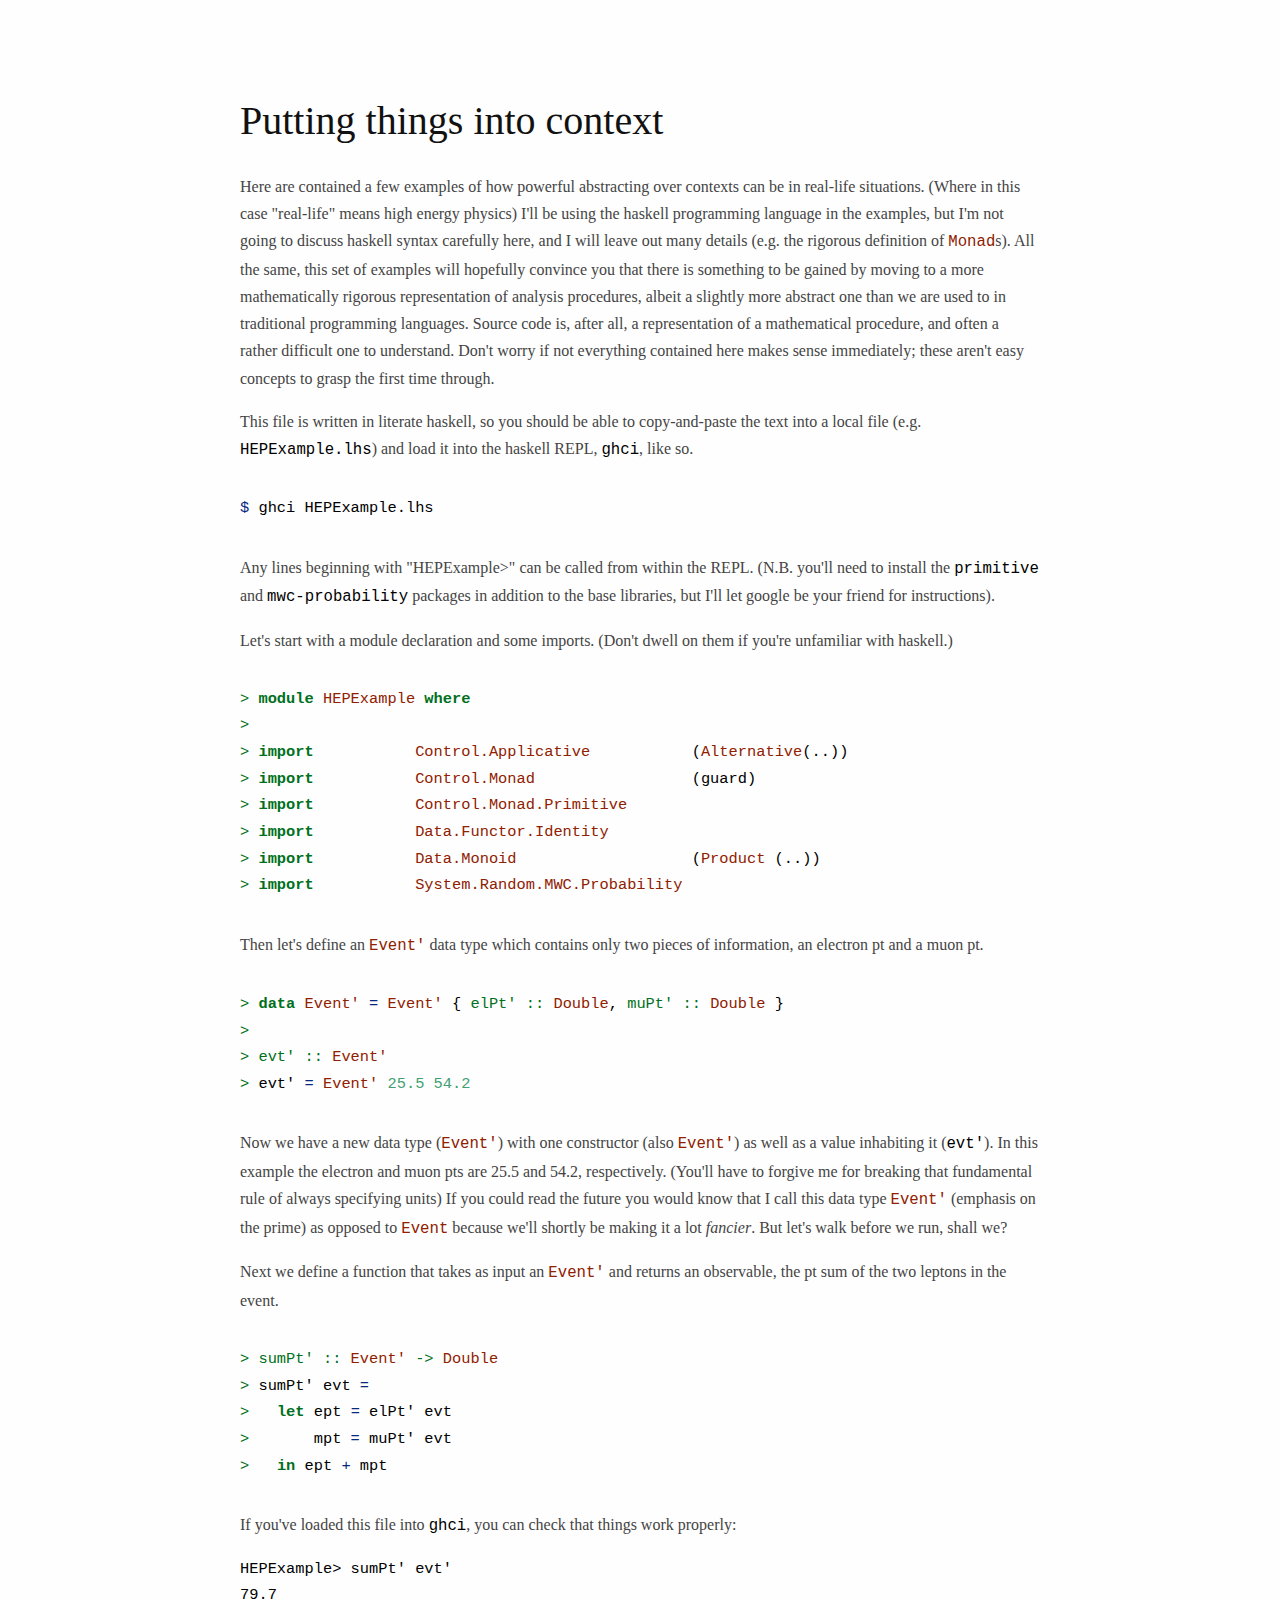
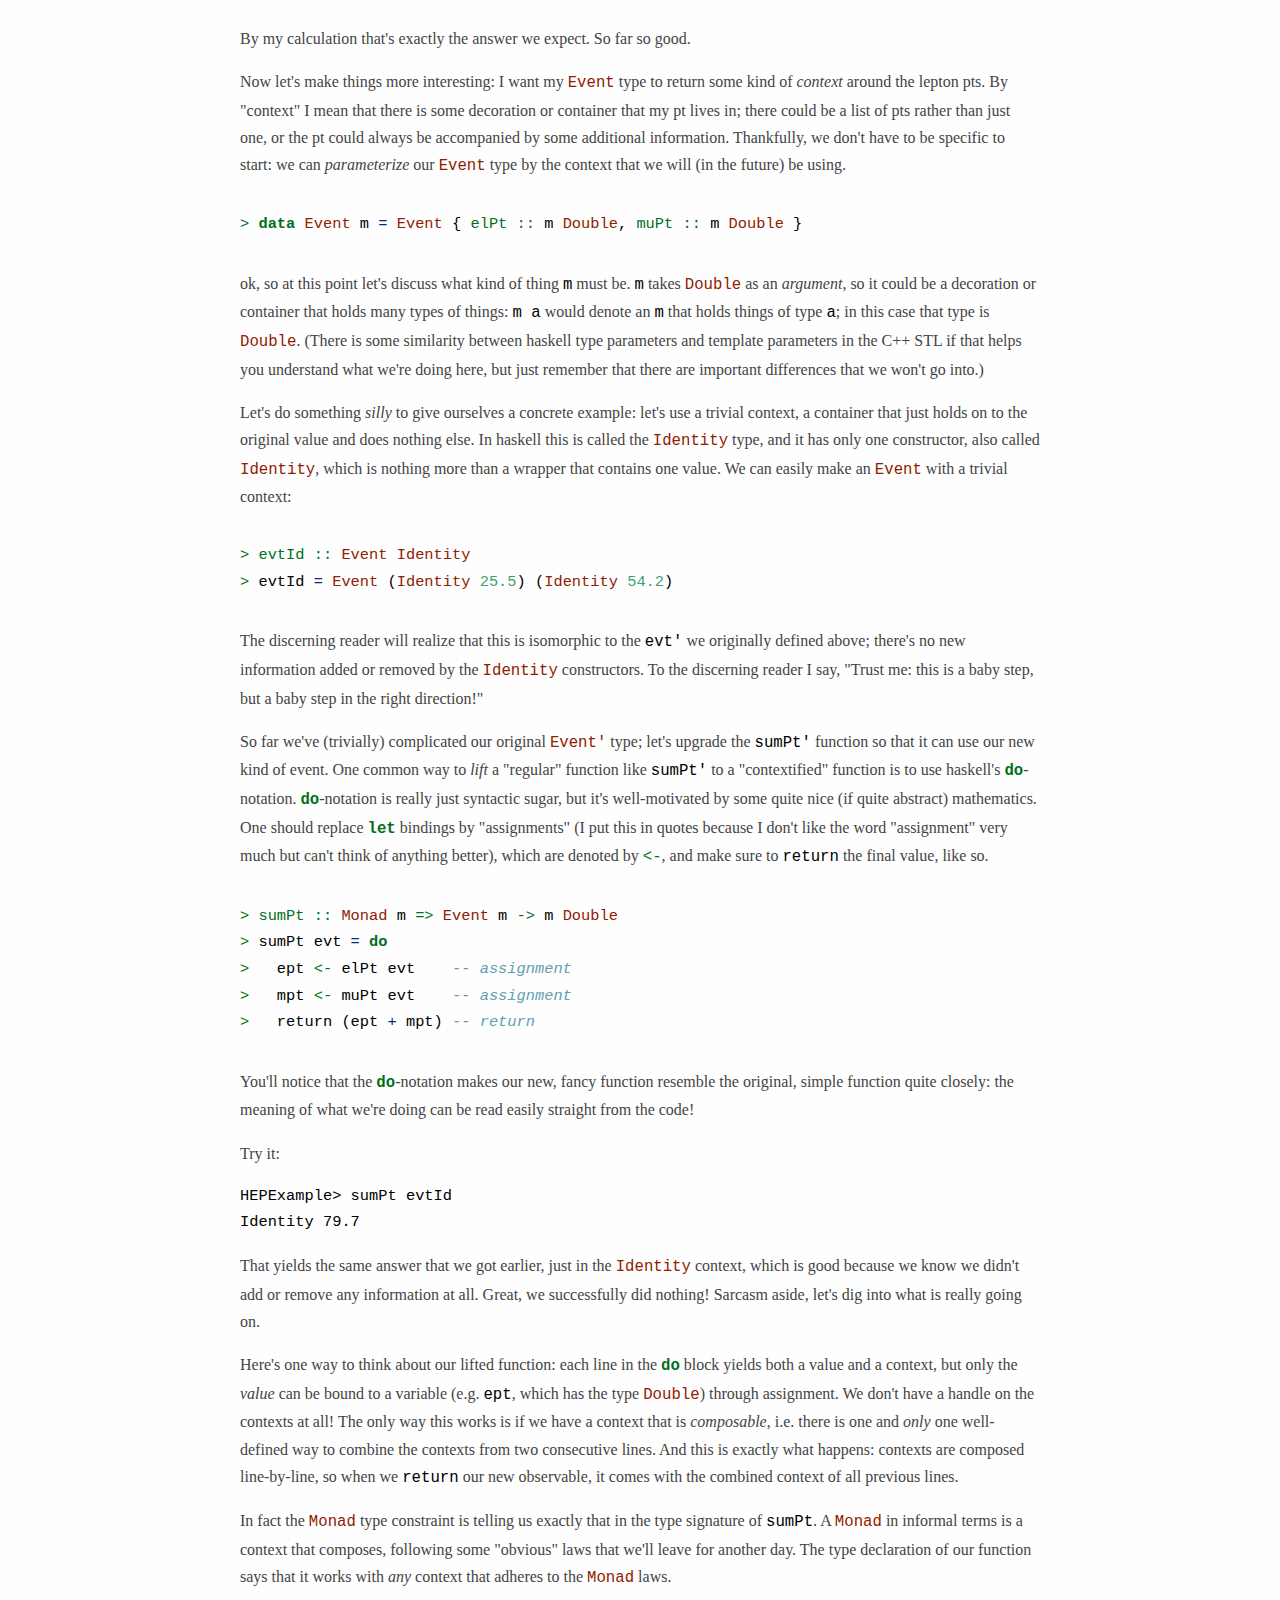
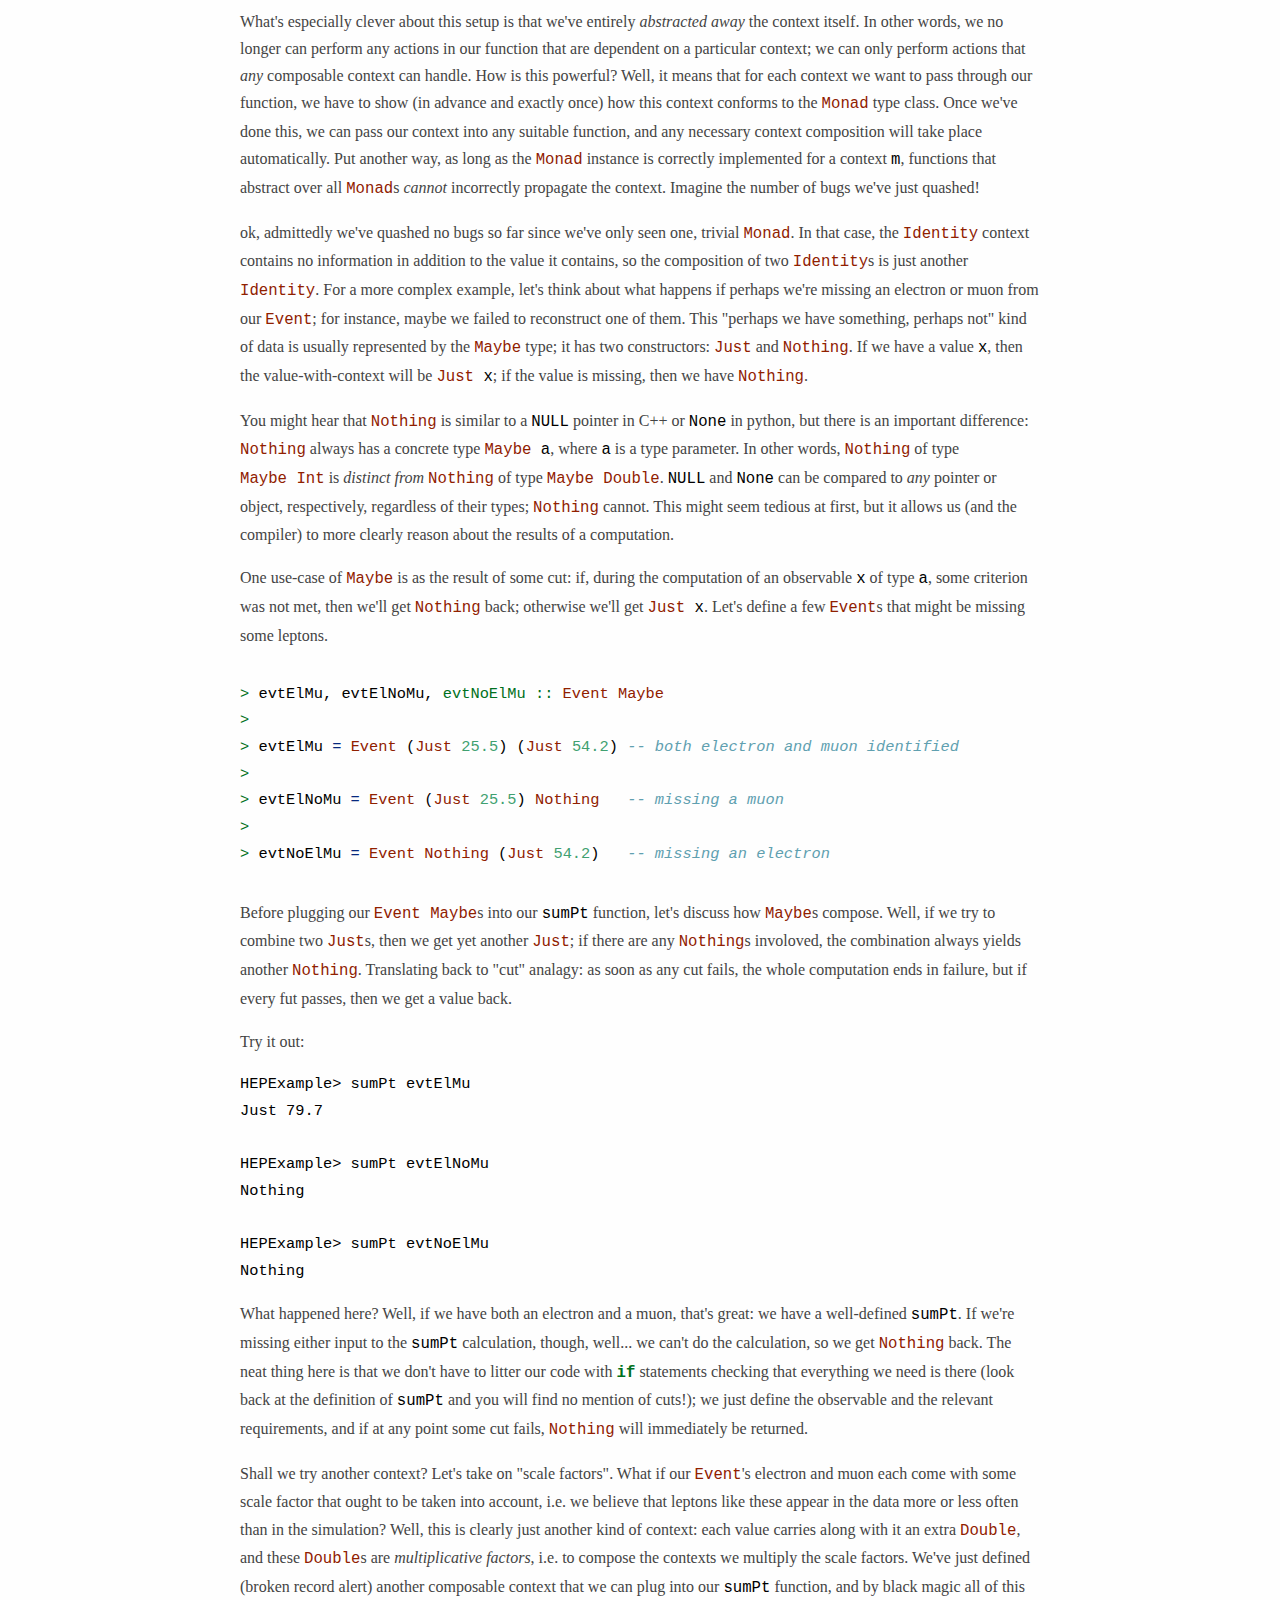
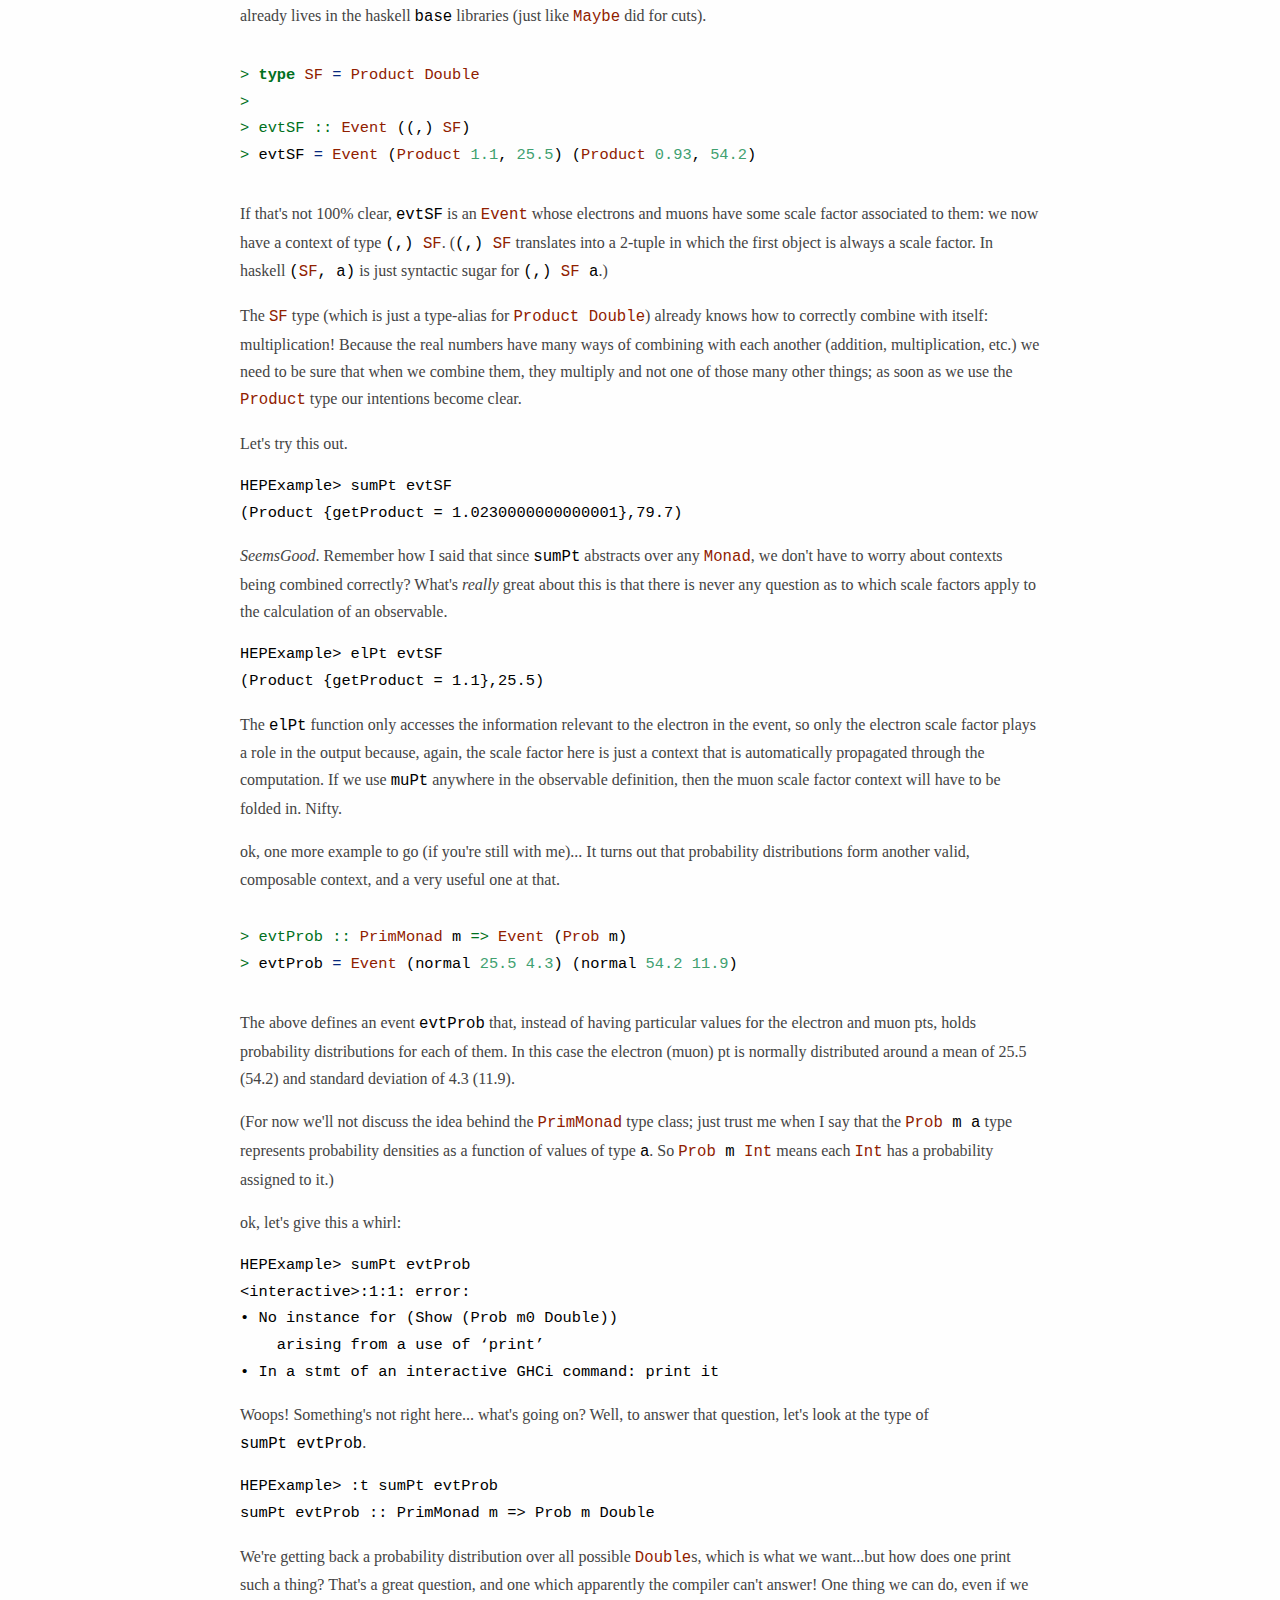
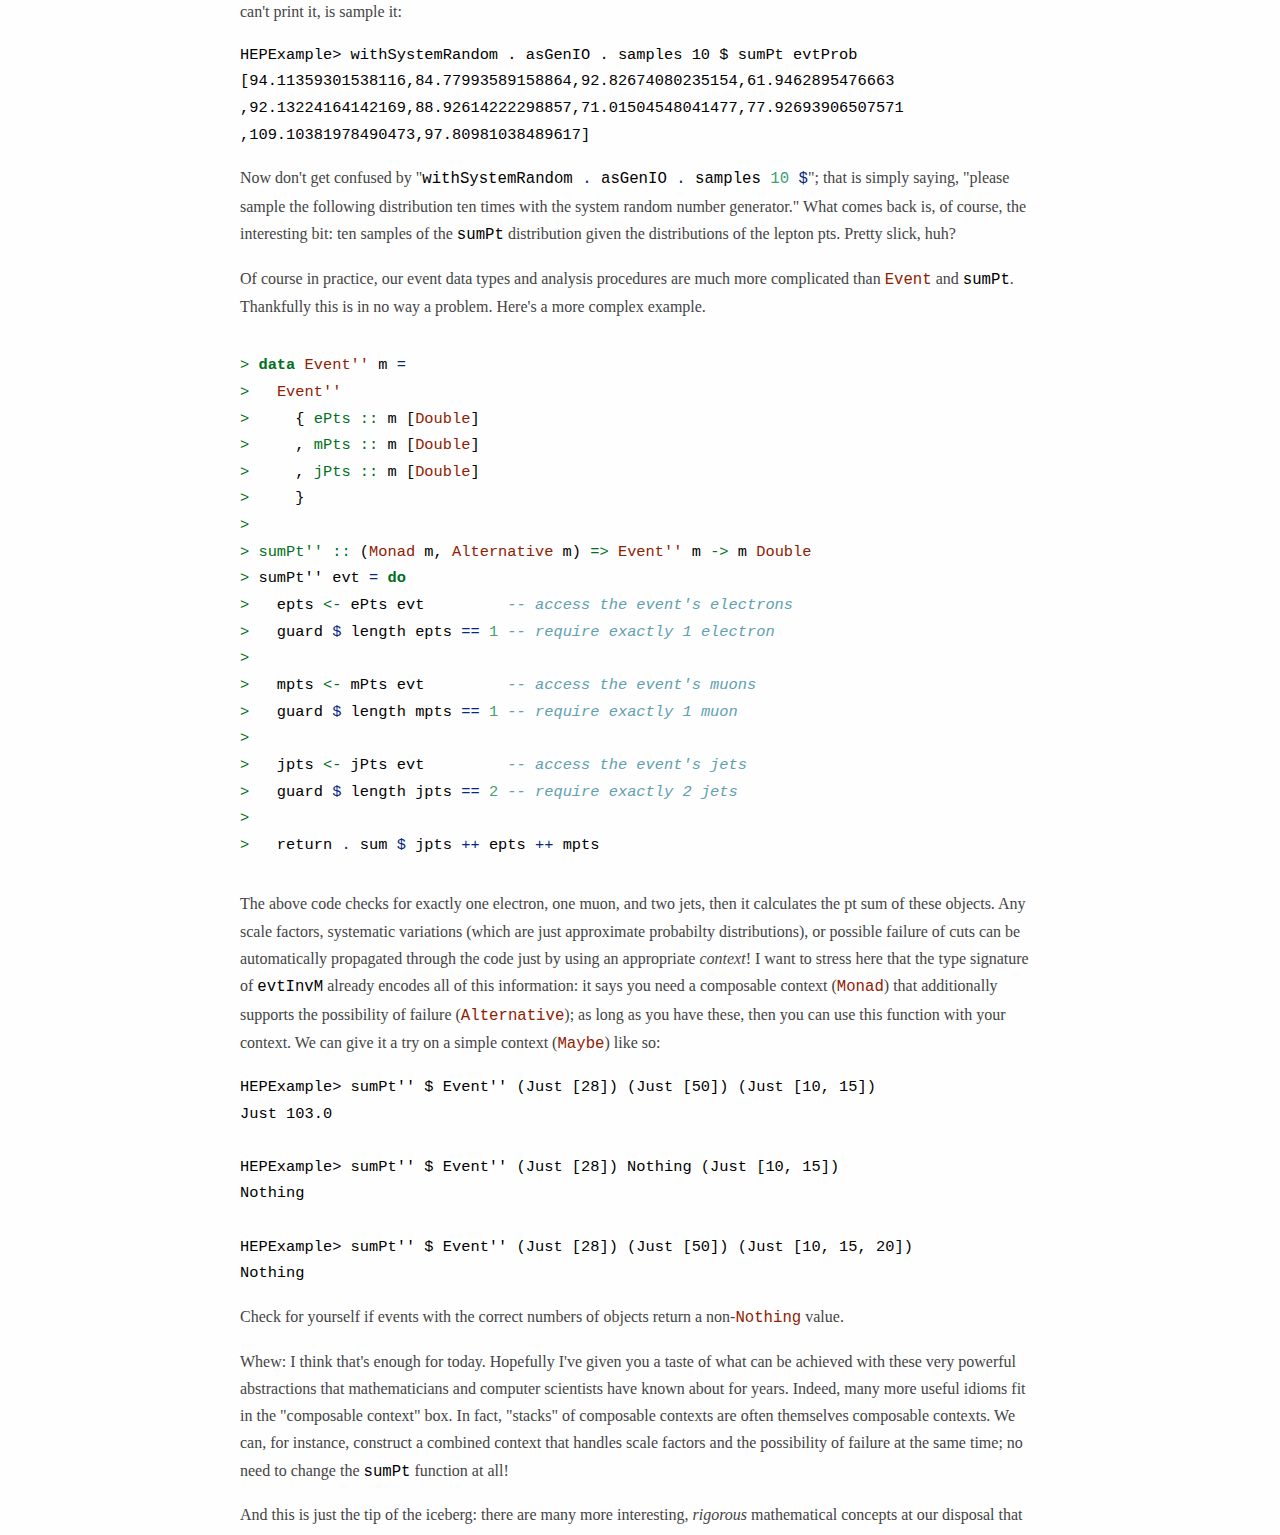
==== commit 6303a406: "rdy to publish?" ====
--- a/context.html
+++ b/context.html
@@ -50,11 +50,11 @@
 </head>
 <body>
 <h1 id="putting-things-into-context">Putting things into context</h1>
-<p>Here are contained a few toy examples of how powerful abstracting over contexts can be in real-life situations. Well, at least as &quot;real-life&quot; as high-energy physics is. I'll be using the haskell programming language in the examples, but I'm not going to discuss haskell syntax carefully here, and I will leave out many details (e.g. the rigorous definition of <code class="sourceCode haskell"><span class="dt">Monad</span></code>s). All the same, this tutorial will hopefully convince you that there is something to be gained by moving to a more mathematically rigorous representation of analysis procedures, albeit a slightly more abstract one than we usually employ in traditional programming languages. Source code is, after all, a representation of a mathematical procedure, and often a rather difficult one to understand. But seriously, don't worry if not everything contained here makes sense immediately; these aren't easy concepts to grasp the first time through.</p>
+<p>Here are contained a few examples of how powerful abstracting over contexts can be in real-life situations. (Where in this case &quot;real-life&quot; means high energy physics) I'll be using the haskell programming language in the examples, but I'm not going to discuss haskell syntax carefully here, and I will leave out many details (e.g. the rigorous definition of <code class="sourceCode haskell"><span class="dt">Monad</span></code>s). All the same, this set of examples will hopefully convince you that there is something to be gained by moving to a more mathematically rigorous representation of analysis procedures, albeit a slightly more abstract one than we are used to in traditional programming languages. Source code is, after all, a representation of a mathematical procedure, and often a rather difficult one to understand. Don't worry if not everything contained here makes sense immediately; these aren't easy concepts to grasp the first time through.</p>
 <p>This file is written in literate haskell, so you should be able to copy-and-paste the text into a local file (e.g. <code>HEPExample.lhs</code>) and load it into the haskell REPL, <code>ghci</code>, like so.</p>
 <div class="sourceCode"><pre class="sourceCode haskell"><code class="sourceCode haskell"><span class="fu">$</span> ghci HEPExample.lhs</code></pre></div>
 <p>Any lines beginning with &quot;HEPExample&gt;&quot; can be called from within the REPL. (N.B. you'll need to install the <code>primitive</code> and <code>mwc-probability</code> packages in addition to the base libraries, but I'll let google be your friend for instructions).</p>
-<p>Let's start with a module declaration and some imports.</p>
+<p>Let's start with a module declaration and some imports. (Don't dwell on them if you're unfamiliar with haskell.)</p>
 <div class="sourceCode"><pre class="sourceCode literate literatehaskell"><code class="sourceCode literatehaskell"><span class="ot">&gt;</span> <span class="kw">module</span> <span class="dt">HEPExample</span> <span class="kw">where</span>
 <span class="ot">&gt;</span> 
 <span class="ot">&gt;</span> <span class="kw">import           </span><span class="dt">Control.Applicative</span>           (<span class="dt">Alternative</span>(..))
@@ -68,7 +68,7 @@
 <span class="ot">&gt;</span> 
 <span class="ot">&gt; evt&#39; ::</span> <span class="dt">Event&#39;</span>
 <span class="ot">&gt;</span> evt&#39; <span class="fu">=</span> <span class="dt">Event&#39;</span> <span class="fl">25.5</span> <span class="fl">54.2</span></code></pre></div>
-<p>Now we have a new data type (<code class="sourceCode haskell"><span class="dt">Event&#39;</span></code>) with one constructor (also <code class="sourceCode haskell"><span class="dt">Event&#39;</span></code>) as well as a value inhabiting it called <code class="sourceCode haskell">evt&#39;</code>. If you could read the future you would know that I call this data type <code class="sourceCode haskell"><span class="dt">Event&#39;</span></code> (emphasis on the prime) as opposed to <code class="sourceCode haskell"><span class="dt">Event</span></code> because we'll shortly be making it a <em>lot</em> fancier. But let's walk before we run, shall we?</p>
+<p>Now we have a new data type (<code class="sourceCode haskell"><span class="dt">Event&#39;</span></code>) with one constructor (also <code class="sourceCode haskell"><span class="dt">Event&#39;</span></code>) as well as a value inhabiting it (<code class="sourceCode haskell">evt&#39;</code>). In this example the electron and muon pts are 25.5 and 54.2, respectively. (You'll have to forgive me for breaking that fundamental rule of always specifying units) If you could read the future you would know that I call this data type <code class="sourceCode haskell"><span class="dt">Event&#39;</span></code> (emphasis on the prime) as opposed to <code class="sourceCode haskell"><span class="dt">Event</span></code> because we'll shortly be making it a lot <em>fancier</em>. But let's walk before we run, shall we?</p>
 <p>Next we define a function that takes as input an <code class="sourceCode haskell"><span class="dt">Event&#39;</span></code> and returns an observable, the pt sum of the two leptons in the event.</p>
 <div class="sourceCode"><pre class="sourceCode literate literatehaskell"><code class="sourceCode literatehaskell"><span class="ot">&gt; sumPt&#39; ::</span> <span class="dt">Event&#39;</span> <span class="ot">-&gt;</span> <span class="dt">Double</span>
 <span class="ot">&gt;</span> sumPt&#39; evt <span class="fu">=</span>
@@ -77,32 +77,32 @@
 <span class="ot">&gt;</span>   <span class="kw">in</span> ept <span class="fu">+</span> mpt</code></pre></div>
 <p>If you've loaded this file into <code>ghci</code>, you can check that things work properly:</p>
 <pre><code>HEPExample&gt; sumPt&#39; evt&#39;
-77.9</code></pre>
+79.7</code></pre>
 <p>By my calculation that's exactly the answer we expect. So far so good.</p>
-<p>Now let's make things more interesting: I want my <code class="sourceCode haskell"><span class="dt">Event</span></code> type to return some kind of <em>context</em> around the lepton pts. By &quot;context&quot; I mean that there is some decoration or container that my pt lives in; perhaps there is a list of pts rather than just one, or the pt is always accompanied by some additional information. Thankfully, we don't have to be specific to start: we can <em>parameterize</em> our <code class="sourceCode haskell"><span class="dt">Event</span></code> type by the context that we will (in the future) be using. Why do now what could be done tomorrow?</p>
+<p>Now let's make things more interesting: I want my <code class="sourceCode haskell"><span class="dt">Event</span></code> type to return some kind of <em>context</em> around the lepton pts. By &quot;context&quot; I mean that there is some decoration or container that my pt lives in; there could be a list of pts rather than just one, or the pt could always be accompanied by some additional information. Thankfully, we don't have to be specific to start: we can <em>parameterize</em> our <code class="sourceCode haskell"><span class="dt">Event</span></code> type by the context that we will (in the future) be using.</p>
 <div class="sourceCode"><pre class="sourceCode literate literatehaskell"><code class="sourceCode literatehaskell"><span class="ot">&gt;</span> <span class="kw">data</span> <span class="dt">Event</span> m <span class="fu">=</span> <span class="dt">Event</span> {<span class="ot"> elPt ::</span> m <span class="dt">Double</span>,<span class="ot"> muPt ::</span> m <span class="dt">Double</span> }</code></pre></div>
-<p>ok, so at this point let's think about what kind of thing <code class="sourceCode haskell">m</code> must be. <code class="sourceCode haskell">m</code> actually takes <code class="sourceCode haskell"><span class="dt">Double</span></code> as an <em>argument</em>, so it looks like it could be a decoration or container around <code class="sourceCode haskell"><span class="dt">Double</span></code>, i.e. a context in which the <code class="sourceCode haskell"><span class="dt">Double</span></code>s live. (There is some similarity between haskell type parameters and template parameters in the <code>C++</code> STL if that helps you understand what we're doing here, but just remember that there are important differences that we won't go into.)</p>
-<p>Let's do something <em>silly</em> to give ourselves a concrete example: let's use a trivial context, a container that just holds onto the original value and does nothing else. In haskell this is called the <code class="sourceCode haskell"><span class="dt">Identity</span></code> type, and it has only one constructor, also called <code class="sourceCode haskell"><span class="dt">Identity</span></code>, which is nothing more than a wrapper that contains one value. We can easily make an <code class="sourceCode haskell"><span class="dt">Event</span></code> with a trivial context:</p>
+<p>ok, so at this point let's discuss what kind of thing <code class="sourceCode haskell">m</code> must be. <code class="sourceCode haskell">m</code> takes <code class="sourceCode haskell"><span class="dt">Double</span></code> as an <em>argument</em>, so it could be a decoration or container that holds many types of things: <code class="sourceCode haskell">m a</code> would denote an <code class="sourceCode haskell">m</code> that holds things of type <code class="sourceCode haskell">a</code>; in this case that type is <code class="sourceCode haskell"><span class="dt">Double</span></code>. (There is some similarity between haskell type parameters and template parameters in the C++ STL if that helps you understand what we're doing here, but just remember that there are important differences that we won't go into.)</p>
+<p>Let's do something <em>silly</em> to give ourselves a concrete example: let's use a trivial context, a container that just holds on to the original value and does nothing else. In haskell this is called the <code class="sourceCode haskell"><span class="dt">Identity</span></code> type, and it has only one constructor, also called <code class="sourceCode haskell"><span class="dt">Identity</span></code>, which is nothing more than a wrapper that contains one value. We can easily make an <code class="sourceCode haskell"><span class="dt">Event</span></code> with a trivial context:</p>
 <div class="sourceCode"><pre class="sourceCode literate literatehaskell"><code class="sourceCode literatehaskell"><span class="ot">&gt; evtId ::</span> <span class="dt">Event</span> <span class="dt">Identity</span>
 <span class="ot">&gt;</span> evtId <span class="fu">=</span> <span class="dt">Event</span> (<span class="dt">Identity</span> <span class="fl">25.5</span>) (<span class="dt">Identity</span> <span class="fl">54.2</span>)</code></pre></div>
 <p>The discerning reader will realize that this is isomorphic to the <code class="sourceCode haskell">evt&#39;</code> we originally defined above; there's no new information added or removed by the <code class="sourceCode haskell"><span class="dt">Identity</span></code> constructors. To the discerning reader I say, &quot;Trust me: this is a baby step, but a baby step in the right direction!&quot;</p>
-<p>So far we've (trivially) complicated our original <code class="sourceCode haskell"><span class="dt">Event&#39;</span></code> type; let's upgrade the <code class="sourceCode haskell">sumPt&#39;</code> function so that it can use our new kind of event. One common way to <em>lift</em> a &quot;regular&quot; function like <code class="sourceCode haskell">sumPt&#39;</code> to a &quot;contextified&quot; function is to use haskell's <code class="sourceCode haskell"><span class="kw">do</span></code>-notation. In the end this is really just syntactic sugar, but it's well-motivated by some quite nice (if quite abstract) mathematics. One easy way to perform this function lifting is to replace <code class="sourceCode haskell"><span class="kw">let</span></code> bindings by &quot;assignments&quot; (I put this in quotes because I don't like the word &quot;assignment&quot; very much but can't think of anything better) and make sure to <code class="sourceCode haskell">return</code> the final value, like so.</p>
+<p>So far we've (trivially) complicated our original <code class="sourceCode haskell"><span class="dt">Event&#39;</span></code> type; let's upgrade the <code class="sourceCode haskell">sumPt&#39;</code> function so that it can use our new kind of event. One common way to <em>lift</em> a &quot;regular&quot; function like <code class="sourceCode haskell">sumPt&#39;</code> to a &quot;contextified&quot; function is to use haskell's <code class="sourceCode haskell"><span class="kw">do</span></code>-notation. <code class="sourceCode haskell"><span class="kw">do</span></code>-notation is really just syntactic sugar, but it's well-motivated by some quite nice (if quite abstract) mathematics. One should replace <code class="sourceCode haskell"><span class="kw">let</span></code> bindings by &quot;assignments&quot; (I put this in quotes because I don't like the word &quot;assignment&quot; very much but can't think of anything better), which are denoted by <code class="sourceCode haskell"><span class="ot">&lt;-</span></code>, and make sure to <code class="sourceCode haskell">return</code> the final value, like so.</p>
 <div class="sourceCode"><pre class="sourceCode literate literatehaskell"><code class="sourceCode literatehaskell"><span class="ot">&gt; sumPt ::</span> <span class="dt">Monad</span> m <span class="ot">=&gt;</span> <span class="dt">Event</span> m <span class="ot">-&gt;</span> m <span class="dt">Double</span>
 <span class="ot">&gt;</span> sumPt evt <span class="fu">=</span> <span class="kw">do</span>
 <span class="ot">&gt;</span>   ept <span class="ot">&lt;-</span> elPt evt    <span class="co">-- assignment</span>
 <span class="ot">&gt;</span>   mpt <span class="ot">&lt;-</span> muPt evt    <span class="co">-- assignment</span>
 <span class="ot">&gt;</span>   return (ept <span class="fu">+</span> mpt) <span class="co">-- return</span></code></pre></div>
-<p>You'll notice that the <code class="sourceCode haskell"><span class="kw">do</span></code>-notation makes our new, fancy function resemble our original, simple function quite closely. Try it:</p>
+<p>You'll notice that the <code class="sourceCode haskell"><span class="kw">do</span></code>-notation makes our new, fancy function resemble the original, simple function quite closely: the meaning of what we're doing can be read easily straight from the code!</p>
+<p>Try it:</p>
 <pre><code>HEPExample&gt; sumPt evtId
-Identity 77.9</code></pre>
-<p>That yields (effectively) the same answer that we got earlier, which is good because we know we didn't add or remove any information at all. Great, we successfully did nothing! Sarcasm aside, let's dig into what is really going on.</p>
-<p>Here's one way to think about our lifted function: each &quot;assignment&quot; in the <code class="sourceCode haskell"><span class="kw">do</span></code> block yields both a value and a context, but only the <em>value</em> is bound to a variable (e.g. <code class="sourceCode haskell">ept</code>, which has the type <code class="sourceCode haskell"><span class="dt">Double</span></code>): we don't have a handle on the contexts at all. The only way this works is if we have a context that is <em>composable</em>, i.e. there is one (and <em>only</em> one) well-defined way to take the contexts from two separate assignments and combine them. When we <code class="sourceCode haskell">return</code> our new observable, it comes with the combined context of all previous lines.</p>
-<p>It turns out that the <code class="sourceCode haskell"><span class="dt">Monad</span></code> type constraint is telling us exactly that in the type signature of <code class="sourceCode haskell">sumPt</code>. A <code class="sourceCode haskell"><span class="dt">Monad</span></code> in plain (non-rigorous) terms is a context that composes, following some &quot;obvious&quot; laws that we'll leave for another day. The type declaration of our function says that it works with <em>any</em> context that adheres to the <code class="sourceCode haskell"><span class="dt">Monad</span></code> laws.</p>
-<p>What's especially clever about this setup is that we've entirely <em>abstracted away</em> the context itself. In other words, we no longer can perform any actions in our function that are dependent on a particular context <code class="sourceCode haskell">m</code>; we can only perform actions that <em>any</em> composable context can handle. How is this powerful? Well, it means that we have to prove (in advance) how each particular context conforms to the <code class="sourceCode haskell"><span class="dt">Monad</span></code> type class <em>exactly once</em>; from there we can pass our context into any suitable function and the composition take place automatically. Put another way, as long as the <code class="sourceCode haskell"><span class="dt">Monad</span></code> instance is correctly implemented, abstract <code class="sourceCode haskell"><span class="dt">Monad</span></code> functions should be bug-free. And you'd be surprised how many contexts meet these requirements and can therefore be fed into this single function!</p>
-<p>In the trivial case we tried earlier, the <code class="sourceCode haskell"><span class="dt">Identity</span></code> context contains no additional information, so the composition of two <code class="sourceCode haskell"><span class="dt">Identity</span></code>s is just another <code class="sourceCode haskell"><span class="dt">Identity</span></code>. For a more complex example, let's think about what happens if perhaps we're missing an electron or muon from our <code class="sourceCode haskell"><span class="dt">Event</span></code>; for instance, maybe we failed to reconstruct one of them. This &quot;perhaps we have something, perhaps not&quot; kind of data is usually encoded by the <code class="sourceCode haskell"><span class="dt">Maybe</span></code> type; it has two constructors: <code class="sourceCode haskell"><span class="dt">Just</span></code> and <code class="sourceCode haskell"><span class="dt">Nothing</span></code>. If we have a value x, then the value-with-context will be <code class="sourceCode haskell"><span class="dt">Just</span> x</code>; if the value is missing, then we have <code class="sourceCode haskell"><span class="dt">Nothing</span></code>.</p>
-<p>Some people say that you can think of <code class="sourceCode haskell"><span class="dt">Nothing</span></code> as similar to a <code>NULL</code> pointer in C++ or <code>None</code> in python, there is an important difference: <code class="sourceCode haskell"><span class="dt">Nothing</span></code> always has a concrete type <code class="sourceCode haskell"><span class="dt">Maybe</span> a</code>, where <code class="sourceCode haskell">a</code> is a type parameter. In other words, <code class="sourceCode haskell"><span class="dt">Nothing</span></code> of type <code class="sourceCode haskell"><span class="dt">Maybe</span> <span class="dt">Int</span></code> is <em>distinct from</em> <code class="sourceCode haskell"><span class="dt">Nothing</span></code> of type <code class="sourceCode haskell"><span class="dt">Maybe</span> <span class="dt">Double</span></code>. <code>NULL</code> and <code>None</code> can be compared to <em>any</em> pointer or object, respectively, regardless of their types; <code class="sourceCode haskell"><span class="dt">Nothing</span></code> cannot. This might seem tedious at first, but it allows us (and the compiler) to more clearly reason about the results of a computation.</p>
-<p>One way to think of the <code class="sourceCode haskell"><span class="dt">Maybe</span> a</code> is as the result of some cut; if, during the computation of an observable <code class="sourceCode haskell">x</code> of type <code class="sourceCode haskell">a</code>, some criterion was not met, then we'll get <code class="sourceCode haskell"><span class="dt">Nothing</span></code> back; otherwise we'll get <code class="sourceCode haskell"><span class="dt">Just</span> x</code>. The neat thing here is that we don't have to litter our code with <code class="sourceCode haskell"><span class="kw">if</span></code> statements checking that everything we need is there; we just define the observable and the relevant requirements, and if at any point some cut fails, <code class="sourceCode haskell"><span class="dt">Nothing</span></code> will immediately be returned.</p>
-<p>ok, let's try defining some <code class="sourceCode haskell"><span class="dt">Event</span></code>s that might be missing some leptons.</p>
+Identity 79.7</code></pre>
+<p>That yields the same answer that we got earlier, just in the <code class="sourceCode haskell"><span class="dt">Identity</span></code> context, which is good because we know we didn't add or remove any information at all. Great, we successfully did nothing! Sarcasm aside, let's dig into what is really going on.</p>
+<p>Here's one way to think about our lifted function: each line in the <code class="sourceCode haskell"><span class="kw">do</span></code> block yields both a value and a context, but only the <em>value</em> can be bound to a variable (e.g. <code class="sourceCode haskell">ept</code>, which has the type <code class="sourceCode haskell"><span class="dt">Double</span></code>) through assignment. We don't have a handle on the contexts at all! The only way this works is if we have a context that is <em>composable</em>, i.e. there is one and <em>only</em> one well-defined way to combine the contexts from two consecutive lines. And this is exactly what happens: contexts are composed line-by-line, so when we <code class="sourceCode haskell">return</code> our new observable, it comes with the combined context of all previous lines.</p>
+<p>In fact the <code class="sourceCode haskell"><span class="dt">Monad</span></code> type constraint is telling us exactly that in the type signature of <code class="sourceCode haskell">sumPt</code>. A <code class="sourceCode haskell"><span class="dt">Monad</span></code> in informal terms is a context that composes, following some &quot;obvious&quot; laws that we'll leave for another day. The type declaration of our function says that it works with <em>any</em> context that adheres to the <code class="sourceCode haskell"><span class="dt">Monad</span></code> laws.</p>
+<p>What's especially clever about this setup is that we've entirely <em>abstracted away</em> the context itself. In other words, we no longer can perform any actions in our function that are dependent on a particular context; we can only perform actions that <em>any</em> composable context can handle. How is this powerful? Well, it means that for each context we want to pass through our function, we have to show (in advance and exactly once) how this context conforms to the <code class="sourceCode haskell"><span class="dt">Monad</span></code> type class. Once we've done this, we can pass our context into any suitable function, and any necessary context composition will take place automatically. Put another way, as long as the <code class="sourceCode haskell"><span class="dt">Monad</span></code> instance is correctly implemented for a context <code class="sourceCode haskell">m</code>, functions that abstract over all <code class="sourceCode haskell"><span class="dt">Monad</span></code>s <em>cannot</em> incorrectly propagate the context. Imagine the number of bugs we've just quashed!</p>
+<p>ok, admittedly we've quashed no bugs so far since we've only seen one, trivial <code class="sourceCode haskell"><span class="dt">Monad</span></code>. In that case, the <code class="sourceCode haskell"><span class="dt">Identity</span></code> context contains no information in addition to the value it contains, so the composition of two <code class="sourceCode haskell"><span class="dt">Identity</span></code>s is just another <code class="sourceCode haskell"><span class="dt">Identity</span></code>. For a more complex example, let's think about what happens if perhaps we're missing an electron or muon from our <code class="sourceCode haskell"><span class="dt">Event</span></code>; for instance, maybe we failed to reconstruct one of them. This &quot;perhaps we have something, perhaps not&quot; kind of data is usually represented by the <code class="sourceCode haskell"><span class="dt">Maybe</span></code> type; it has two constructors: <code class="sourceCode haskell"><span class="dt">Just</span></code> and <code class="sourceCode haskell"><span class="dt">Nothing</span></code>. If we have a value <code class="sourceCode haskell">x</code>, then the value-with-context will be <code class="sourceCode haskell"><span class="dt">Just</span> x</code>; if the value is missing, then we have <code class="sourceCode haskell"><span class="dt">Nothing</span></code>.</p>
+<p>You might hear that <code class="sourceCode haskell"><span class="dt">Nothing</span></code> is similar to a <code>NULL</code> pointer in C++ or <code>None</code> in python, but there is an important difference: <code class="sourceCode haskell"><span class="dt">Nothing</span></code> always has a concrete type <code class="sourceCode haskell"><span class="dt">Maybe</span> a</code>, where <code class="sourceCode haskell">a</code> is a type parameter. In other words, <code class="sourceCode haskell"><span class="dt">Nothing</span></code> of type <code class="sourceCode haskell"><span class="dt">Maybe</span> <span class="dt">Int</span></code> is <em>distinct from</em> <code class="sourceCode haskell"><span class="dt">Nothing</span></code> of type <code class="sourceCode haskell"><span class="dt">Maybe</span> <span class="dt">Double</span></code>. <code>NULL</code> and <code>None</code> can be compared to <em>any</em> pointer or object, respectively, regardless of their types; <code class="sourceCode haskell"><span class="dt">Nothing</span></code> cannot. This might seem tedious at first, but it allows us (and the compiler) to more clearly reason about the results of a computation.</p>
+<p>One use-case of <code class="sourceCode haskell"><span class="dt">Maybe</span></code> is as the result of some cut: if, during the computation of an observable <code class="sourceCode haskell">x</code> of type <code class="sourceCode haskell">a</code>, some criterion was not met, then we'll get <code class="sourceCode haskell"><span class="dt">Nothing</span></code> back; otherwise we'll get <code class="sourceCode haskell"><span class="dt">Just</span> x</code>. Let's define a few <code class="sourceCode haskell"><span class="dt">Event</span></code>s that might be missing some leptons.</p>
 <div class="sourceCode"><pre class="sourceCode literate literatehaskell"><code class="sourceCode literatehaskell"><span class="ot">&gt;</span> evtElMu, evtElNoMu,<span class="ot"> evtNoElMu ::</span> <span class="dt">Event</span> <span class="dt">Maybe</span>
 <span class="ot">&gt;</span> 
 <span class="ot">&gt;</span> evtElMu <span class="fu">=</span> <span class="dt">Event</span> (<span class="dt">Just</span> <span class="fl">25.5</span>) (<span class="dt">Just</span> <span class="fl">54.2</span>) <span class="co">-- both electron and muon identified</span>
@@ -110,7 +110,7 @@
 <span class="ot">&gt;</span> evtElNoMu <span class="fu">=</span> <span class="dt">Event</span> (<span class="dt">Just</span> <span class="fl">25.5</span>) <span class="dt">Nothing</span>   <span class="co">-- missing a muon</span>
 <span class="ot">&gt;</span> 
 <span class="ot">&gt;</span> evtNoElMu <span class="fu">=</span> <span class="dt">Event</span> <span class="dt">Nothing</span> (<span class="dt">Just</span> <span class="fl">54.2</span>)   <span class="co">-- missing an electron</span></code></pre></div>
-<p>What's really great about <code class="sourceCode haskell"><span class="dt">Maybe</span></code> is that it is a <em>composable context</em>, so we can use it in our generic monadic code! How do <code class="sourceCode haskell"><span class="dt">Maybe</span></code>s compose? Well, if we try to compose two <code class="sourceCode haskell"><span class="dt">Just</span></code>s, then we get yet another <code class="sourceCode haskell"><span class="dt">Just</span></code>; if there are any <code class="sourceCode haskell"><span class="dt">Nothing</span></code>s involoved, the combination always yields another <code class="sourceCode haskell"><span class="dt">Nothing</span></code>. Translating back to &quot;cut&quot; analagy: as soon as any cut fails, the whole computation ends in failure.</p>
+<p>Before plugging our <code class="sourceCode haskell"><span class="dt">Event</span> <span class="dt">Maybe</span></code>s into our <code class="sourceCode haskell">sumPt</code> function, let's discuss how <code class="sourceCode haskell"><span class="dt">Maybe</span></code>s compose. Well, if we try to combine two <code class="sourceCode haskell"><span class="dt">Just</span></code>s, then we get yet another <code class="sourceCode haskell"><span class="dt">Just</span></code>; if there are any <code class="sourceCode haskell"><span class="dt">Nothing</span></code>s involoved, the combination always yields another <code class="sourceCode haskell"><span class="dt">Nothing</span></code>. Translating back to &quot;cut&quot; analagy: as soon as any cut fails, the whole computation ends in failure, but if every fut passes, then we get a value back.</p>
 <p>Try it out:</p>
 <pre><code>HEPExample&gt; sumPt evtElMu
 Just 79.7
@@ -120,22 +120,21 @@
 
 HEPExample&gt; sumPt evtNoElMu
 Nothing</code></pre>
-<p>What happened here? Well, if we have both an electron and a muon, that's great: we have a well-defined <code class="sourceCode haskell">sumPt</code>. If we're missing either input to the <code class="sourceCode haskell">sumPt</code> calculation, though, well... we can't do the calculation, so we get <code class="sourceCode haskell"><span class="dt">Nothing</span></code> back. Now <em>some</em> people might ask, &quot;why don't I just use a default value in this situation?&quot; I'll let you think carefully about that one and come up with your own reasons as to why default values are, in general, a Really Bad Idea; <code class="sourceCode haskell"><span class="dt">Maybe</span></code> gives us an easy way to avoid them.</p>
+<p>What happened here? Well, if we have both an electron and a muon, that's great: we have a well-defined <code class="sourceCode haskell">sumPt</code>. If we're missing either input to the <code class="sourceCode haskell">sumPt</code> calculation, though, well... we can't do the calculation, so we get <code class="sourceCode haskell"><span class="dt">Nothing</span></code> back. The neat thing here is that we don't have to litter our code with <code class="sourceCode haskell"><span class="kw">if</span></code> statements checking that everything we need is there (look back at the definition of <code class="sourceCode haskell">sumPt</code> and you will find no mention of cuts!); we just define the observable and the relevant requirements, and if at any point some cut fails, <code class="sourceCode haskell"><span class="dt">Nothing</span></code> will immediately be returned.</p>
 <p>Shall we try another context? Let's take on &quot;scale factors&quot;. What if our <code class="sourceCode haskell"><span class="dt">Event</span></code>'s electron and muon each come with some scale factor that ought to be taken into account, i.e. we believe that leptons like these appear in the data more or less often than in the simulation? Well, this is clearly just another kind of context: each value carries along with it an extra <code class="sourceCode haskell"><span class="dt">Double</span></code>, and these <code class="sourceCode haskell"><span class="dt">Double</span></code>s are <em>multiplicative factors</em>, i.e. to compose the contexts we multiply the scale factors. We've just defined (broken record alert) another composable context that we can plug into our <code class="sourceCode haskell">sumPt</code> function, and by black magic all of this already lives in the haskell <code>base</code> libraries (just like <code class="sourceCode haskell"><span class="dt">Maybe</span></code> did for cuts).</p>
 <div class="sourceCode"><pre class="sourceCode literate literatehaskell"><code class="sourceCode literatehaskell"><span class="ot">&gt;</span> <span class="kw">type</span> <span class="dt">SF</span> <span class="fu">=</span> <span class="dt">Product</span> <span class="dt">Double</span>
 <span class="ot">&gt;</span> 
 <span class="ot">&gt; evtSF ::</span> <span class="dt">Event</span> ((,) <span class="dt">SF</span>)
 <span class="ot">&gt;</span> evtSF <span class="fu">=</span> <span class="dt">Event</span> (<span class="dt">Product</span> <span class="fl">1.1</span>, <span class="fl">25.5</span>) (<span class="dt">Product</span> <span class="fl">0.93</span>, <span class="fl">54.2</span>)</code></pre></div>
-<p>If that's not 100% clear, <code class="sourceCode haskell">evtSF</code> is an <code class="sourceCode haskell"><span class="dt">Event</span></code> whose electrons and muons have some scale factor associated to them: we now have a context of type</p>
-<div class="sourceCode"><pre class="sourceCode haskell"><code class="sourceCode haskell">(,) <span class="dt">SF</span></code></pre></div>
-<p>which translates into a 2-tuple in which the first object is always a scale factor (in haskell <code class="sourceCode haskell">(x, y)</code> is just syntactic sugar for the tuple constructor <code class="sourceCode haskell">(,) x y</code>).</p>
-<p>The <code class="sourceCode haskell"><span class="dt">SF</span></code> type (actually the type-aliased <code class="sourceCode haskell"><span class="dt">Product</span> <span class="dt">Double</span></code> type) already knows how to correctly <em>combine</em> with itself: multiplication! &quot;But why is this necessary? Why can't I just use regular old Doubles for my scale factors&quot;, you ask. Well, because the real numbers have many ways of combining with each another: addition, multiplication, etc.; we need to be sure that when we combine them, they always multiply and not one of those many other things. Let's try this out.</p>
+<p>If that's not 100% clear, <code class="sourceCode haskell">evtSF</code> is an <code class="sourceCode haskell"><span class="dt">Event</span></code> whose electrons and muons have some scale factor associated to them: we now have a context of type <code class="sourceCode haskell">(,) <span class="dt">SF</span></code>. (<code class="sourceCode haskell">(,) <span class="dt">SF</span></code> translates into a 2-tuple in which the first object is always a scale factor. In haskell <code class="sourceCode haskell">(<span class="dt">SF</span>, a)</code> is just syntactic sugar for <code class="sourceCode haskell">(,) <span class="dt">SF</span> a</code>.)</p>
+<p>The <code class="sourceCode haskell"><span class="dt">SF</span></code> type (which is just a type-alias for <code class="sourceCode haskell"><span class="dt">Product</span> <span class="dt">Double</span></code>) already knows how to correctly combine with itself: multiplication! Because the real numbers have many ways of combining with each another (addition, multiplication, etc.) we need to be sure that when we combine them, they multiply and not one of those many other things; as soon as we use the <code class="sourceCode haskell"><span class="dt">Product</span></code> type our intentions become clear.</p>
+<p>Let's try this out.</p>
 <pre><code>HEPExample&gt; sumPt evtSF
 (Product {getProduct = 1.0230000000000001},79.7)</code></pre>
-<p><em>SeemsGood</em>. In fact, what's <em>really</em> great about this is that there is never any question as to which scale factors apply to the calculation of an observable.</p>
+<p><em>SeemsGood</em>. Remember how I said that since <code class="sourceCode haskell">sumPt</code> abstracts over any <code class="sourceCode haskell"><span class="dt">Monad</span></code>, we don't have to worry about contexts being combined correctly? What's <em>really</em> great about this is that there is never any question as to which scale factors apply to the calculation of an observable.</p>
 <pre><code>HEPExample&gt; elPt evtSF
 (Product {getProduct = 1.1},25.5)</code></pre>
-<p>The <code class="sourceCode haskell">elPt</code> function only accesses the information relevant to the electron in the event, so only the electron scale factor plays a role in the output because, again, the scale factor here is just a context that is automatically propagated through the computation.</p>
+<p>The <code class="sourceCode haskell">elPt</code> function only accesses the information relevant to the electron in the event, so only the electron scale factor plays a role in the output because, again, the scale factor here is just a context that is automatically propagated through the computation. If we use <code class="sourceCode haskell">muPt</code> anywhere in the observable definition, then the muon scale factor context will have to be folded in. Nifty.</p>
 <p>ok, one more example to go (if you're still with me)... It turns out that probability distributions form another valid, composable context, and a very useful one at that.</p>
 <div class="sourceCode"><pre class="sourceCode literate literatehaskell"><code class="sourceCode literatehaskell"><span class="ot">&gt; evtProb ::</span> <span class="dt">PrimMonad</span> m <span class="ot">=&gt;</span> <span class="dt">Event</span> (<span class="dt">Prob</span> m)
 <span class="ot">&gt;</span> evtProb <span class="fu">=</span> <span class="dt">Event</span> (normal <span class="fl">25.5</span> <span class="fl">4.3</span>) (normal <span class="fl">54.2</span> <span class="fl">11.9</span>)</code></pre></div>
@@ -176,16 +175,17 @@
 <span class="ot">&gt;</span>   guard <span class="fu">$</span> length jpts <span class="fu">==</span> <span class="dv">2</span> <span class="co">-- require exactly 2 jets</span>
 <span class="ot">&gt;</span> 
 <span class="ot">&gt;</span>   return <span class="fu">.</span> sum <span class="fu">$</span> jpts <span class="fu">++</span> epts <span class="fu">++</span> mpts</code></pre></div>
-<p>The above code checks for exactly one electron, one muon, two jets, then calculates the pt sum of these objects. Any scale factors, systematic variations, or possible failure of cuts can be automatically propagated through the code just by using an appropriate <em>context</em>! I want to stress here that the type signature of <code class="sourceCode haskell">evtInvM</code> already encodes all of this information: it says you need a composable context (<code class="sourceCode haskell"><span class="dt">Monad</span></code>) that additionally supports the possibility of failure (<code class="sourceCode haskell"><span class="dt">Alternative</span></code>); as long as you have these, then you can use this function. We can give it a try on a simple context (<code class="sourceCode haskell"><span class="dt">Maybe</span></code>) like so:</p>
-<pre><code>HEPExample&gt; sumPt&#39;&#39; $ Event&#39;&#39; (Just [28]) (Just [50]) (Just [10, 15])     -- should pass cuts
+<p>The above code checks for exactly one electron, one muon, and two jets, then it calculates the pt sum of these objects. Any scale factors, systematic variations (which are just approximate probabilty distributions), or possible failure of cuts can be automatically propagated through the code just by using an appropriate <em>context</em>! I want to stress here that the type signature of <code class="sourceCode haskell">evtInvM</code> already encodes all of this information: it says you need a composable context (<code class="sourceCode haskell"><span class="dt">Monad</span></code>) that additionally supports the possibility of failure (<code class="sourceCode haskell"><span class="dt">Alternative</span></code>); as long as you have these, then you can use this function with your context. We can give it a try on a simple context (<code class="sourceCode haskell"><span class="dt">Maybe</span></code>) like so:</p>
+<pre><code>HEPExample&gt; sumPt&#39;&#39; $ Event&#39;&#39; (Just [28]) (Just [50]) (Just [10, 15])
 Just 103.0
 
-HEPExample&gt; sumPt&#39;&#39; $ Event&#39;&#39; (Just [28]) Nothing (Just [10, 15])         -- missing a muon
+HEPExample&gt; sumPt&#39;&#39; $ Event&#39;&#39; (Just [28]) Nothing (Just [10, 15])
 Nothing
 
-HEPExample&gt; sumPt&#39;&#39; $ Event&#39;&#39; (Just [28]) (Just [50]) (Just [10, 15, 20]) -- too many jets!
+HEPExample&gt; sumPt&#39;&#39; $ Event&#39;&#39; (Just [28]) (Just [50]) (Just [10, 15, 20])
 Nothing</code></pre>
-<p>Whew. I think that's enough for today. Hopefully I've given you a taste of what can be achieved with these very powerful abstractions that mathematicians and computer scientists have known about for years. Indeed, many more common idioms fit in the &quot;composable context&quot; box, including another ubiquitous one in HEP: systematic variations of observables. In fact, &quot;stacks&quot; of these contexts quite often follow the required rules, so we can, for instance, construct a combined context that handles scale factors and the possibility of failure at the same time; no need to change the <code class="sourceCode haskell">sumPt</code> function at all.</p>
-<p>And this is just the tip of the iceberg: there are many more interesting, <em>rigorous</em> mathematical concepts at our disposal that already exist and are just waiting for us to use in physics; by using these concepts we can make our analysis procedures easier to code and, what is more important in my opinion, easier to <em>understand</em>.</p>
+<p>Check for yourself if events with the correct numbers of objects return a non-<code class="sourceCode haskell"><span class="dt">Nothing</span></code> value.</p>
+<p>Whew: I think that's enough for today. Hopefully I've given you a taste of what can be achieved with these very powerful abstractions that mathematicians and computer scientists have known about for years. Indeed, many more useful idioms fit in the &quot;composable context&quot; box. In fact, &quot;stacks&quot; of composable contexts are often themselves composable contexts. We can, for instance, construct a combined context that handles scale factors and the possibility of failure at the same time; no need to change the <code class="sourceCode haskell">sumPt</code> function at all!</p>
+<p>And this is just the tip of the iceberg: there are many more interesting, <em>rigorous</em> mathematical concepts at our disposal that already exist, just waiting for us to use in physics. At the (small) price of moving away from an imperative style, we can make our analysis procedures easier to code and, what is more important in my opinion, easier to <em>understand</em>.</p>
 </body>
 </html>
--- a/pandoc.css
+++ b/pandoc.css
@@ -17,7 +17,7 @@
   line-height: 1.7;
   padding: 1em;
   margin: auto;
-  max-width: 42em;
+  max-width: 50em;
   background: #fefefe;
 }
 
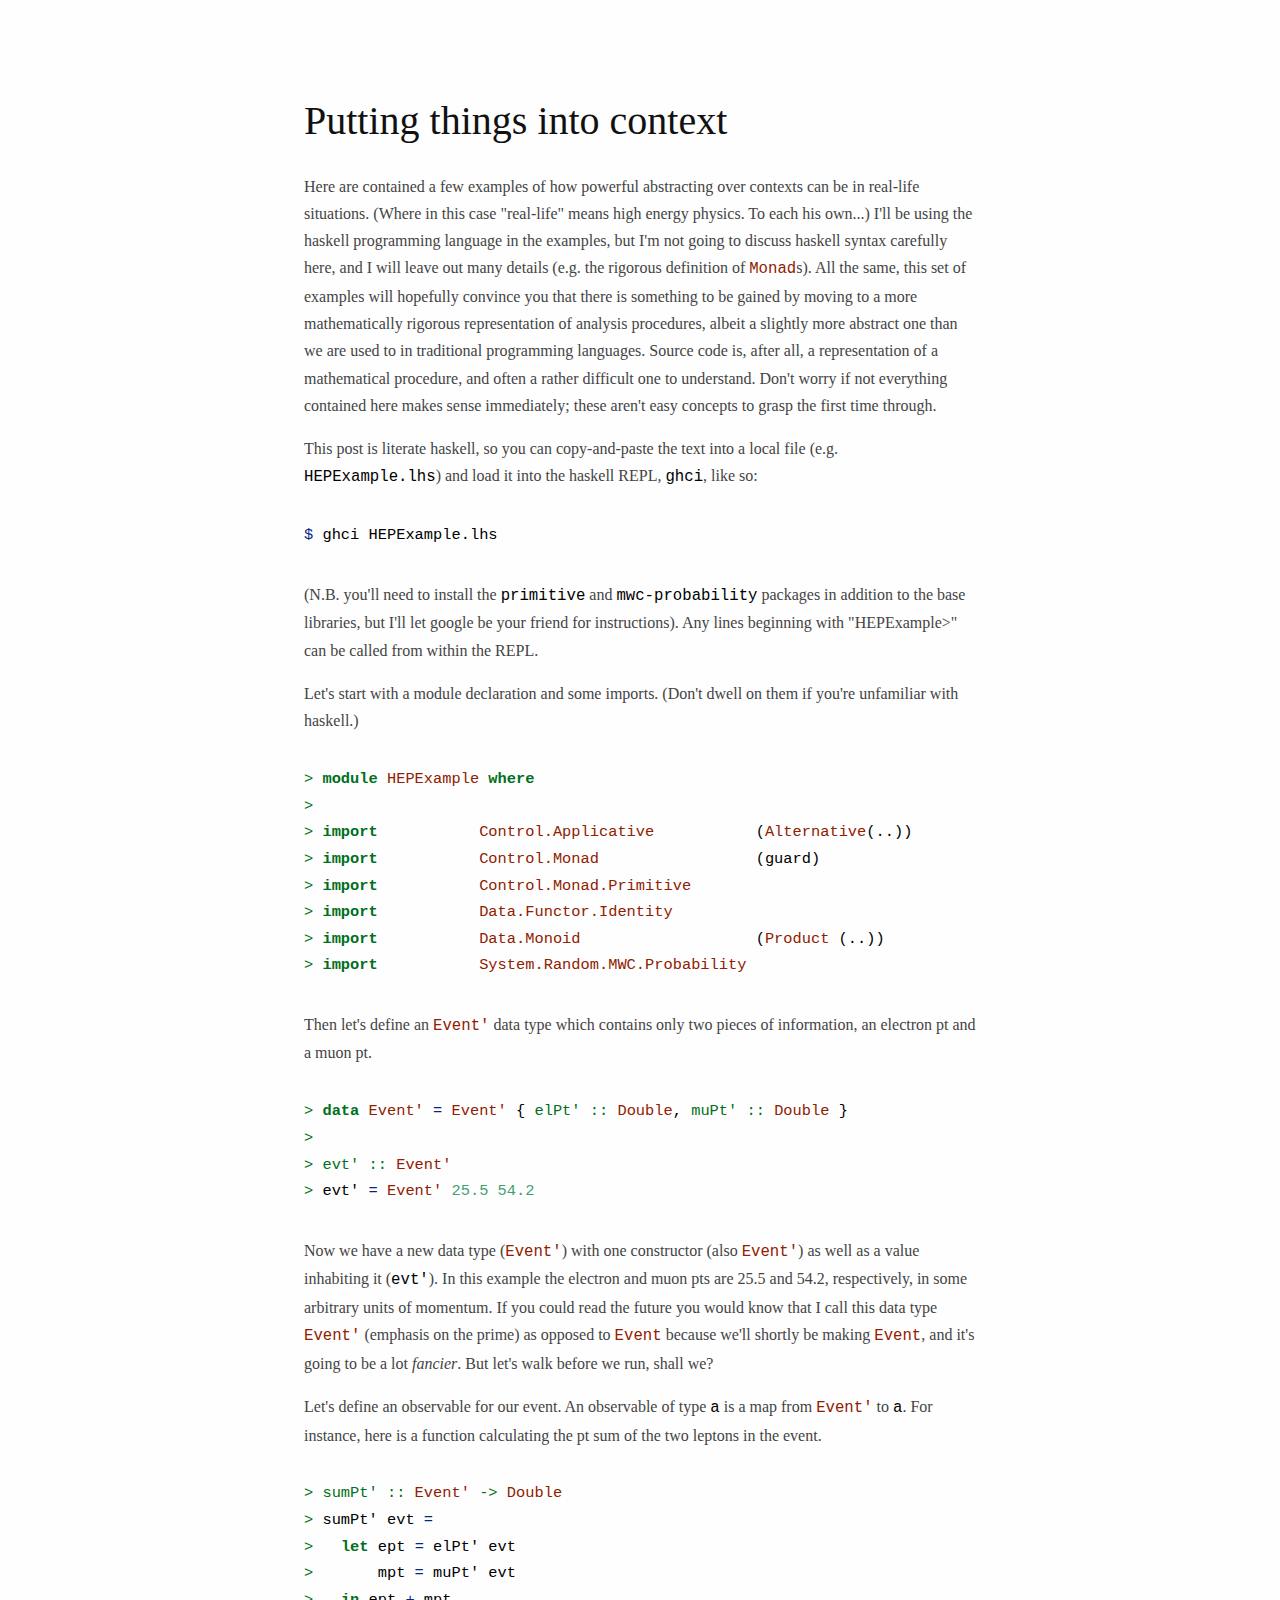
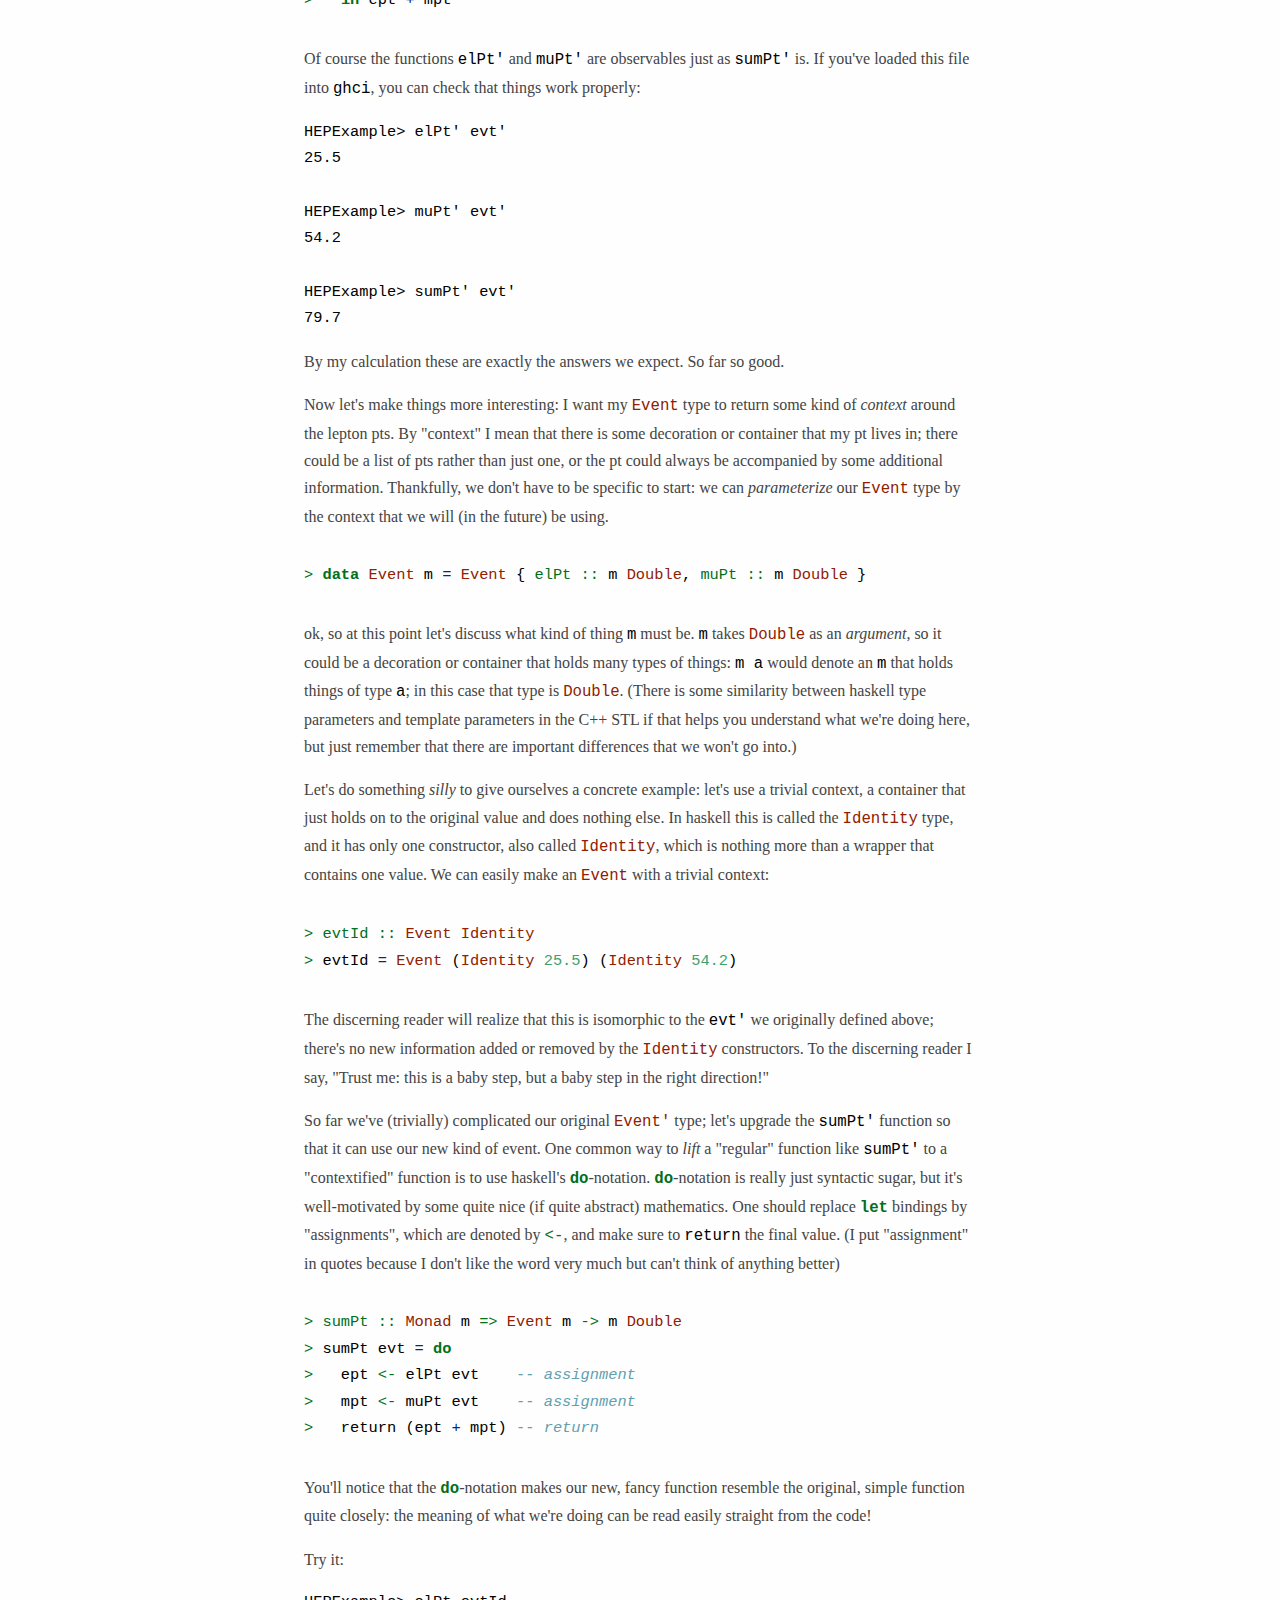
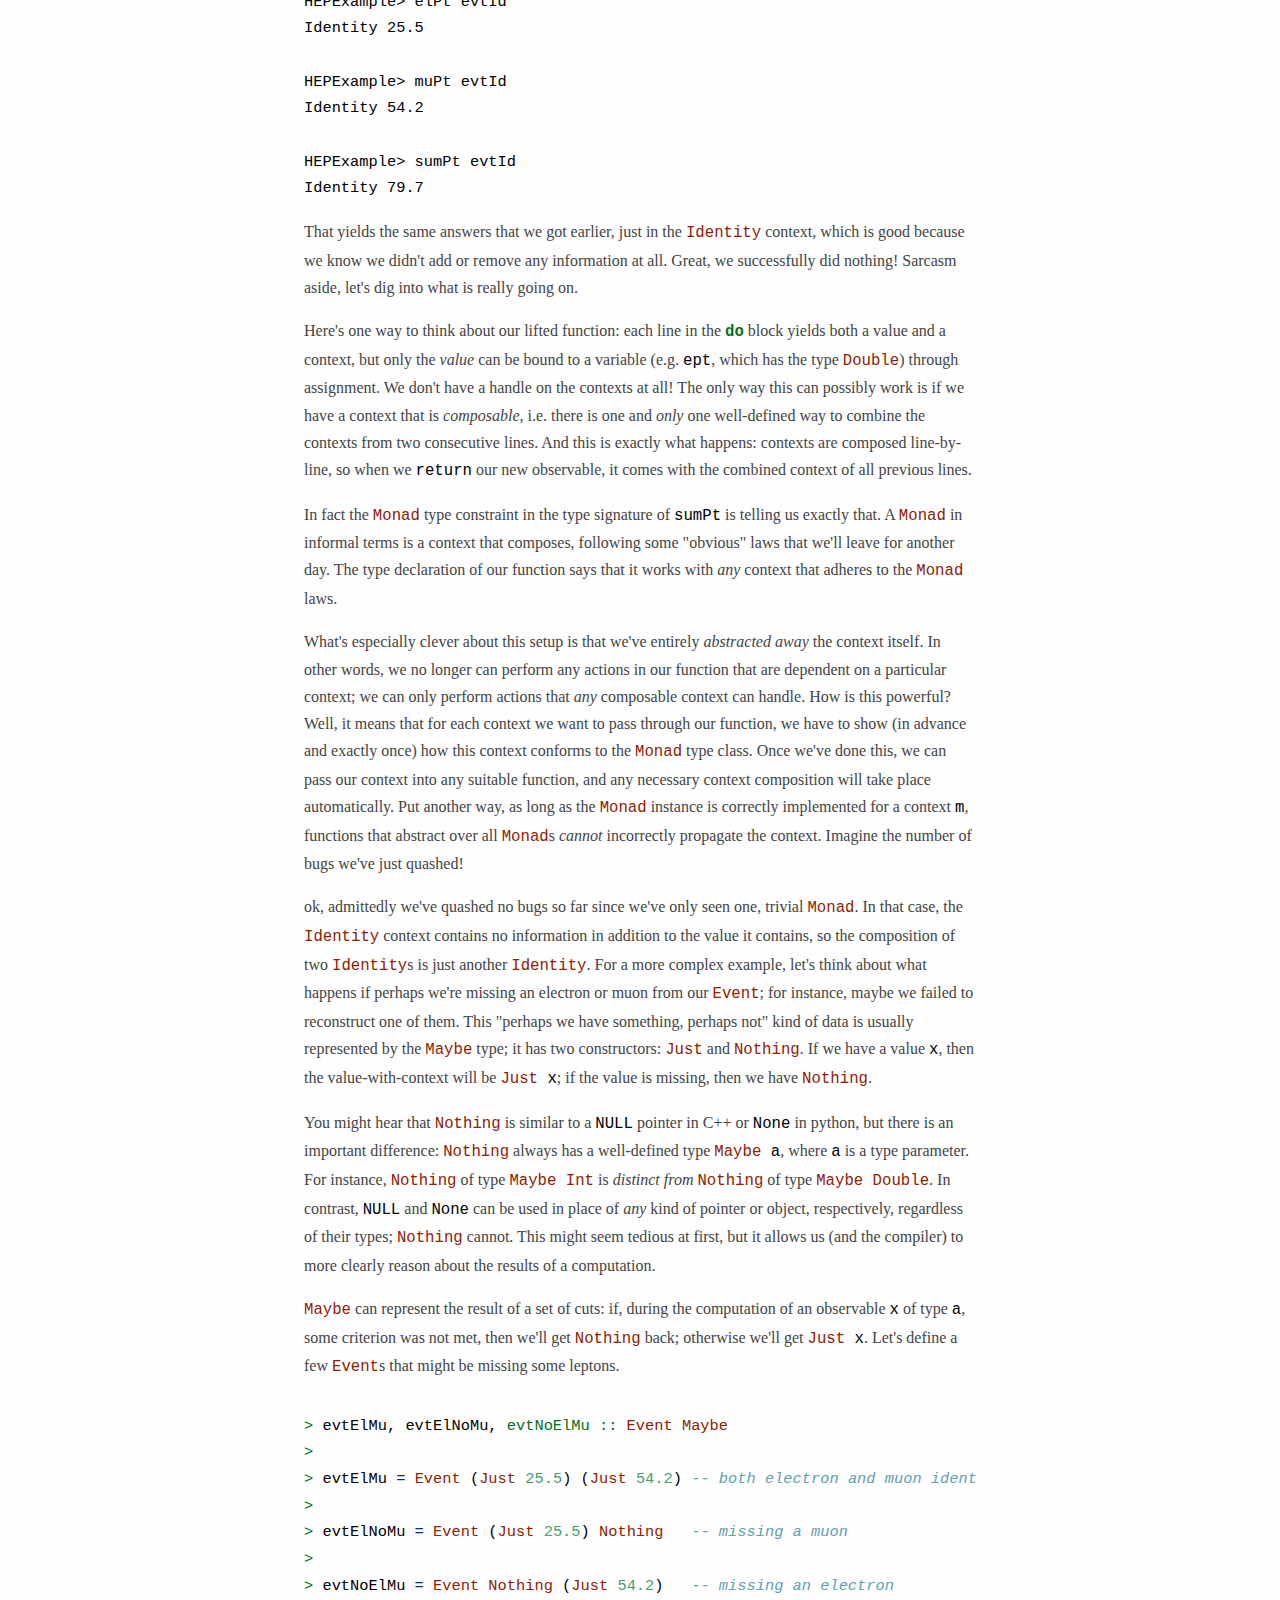
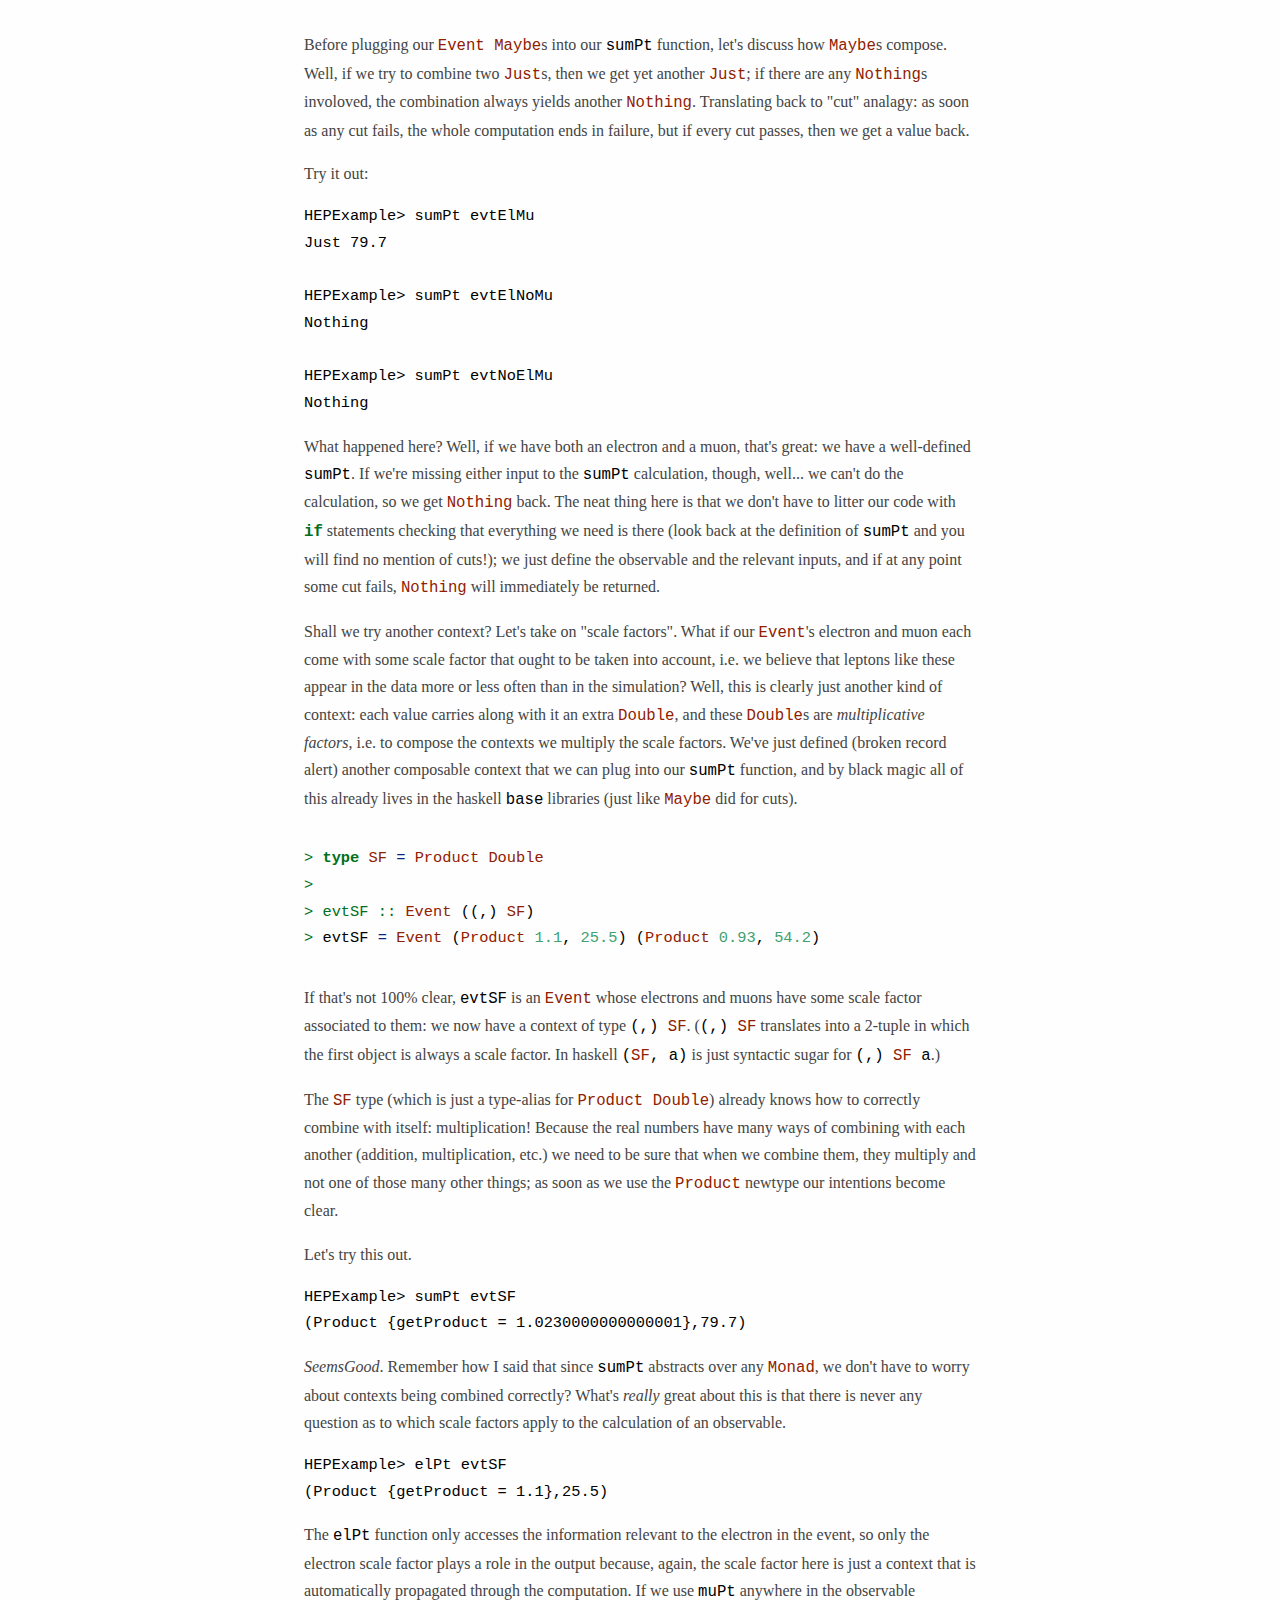
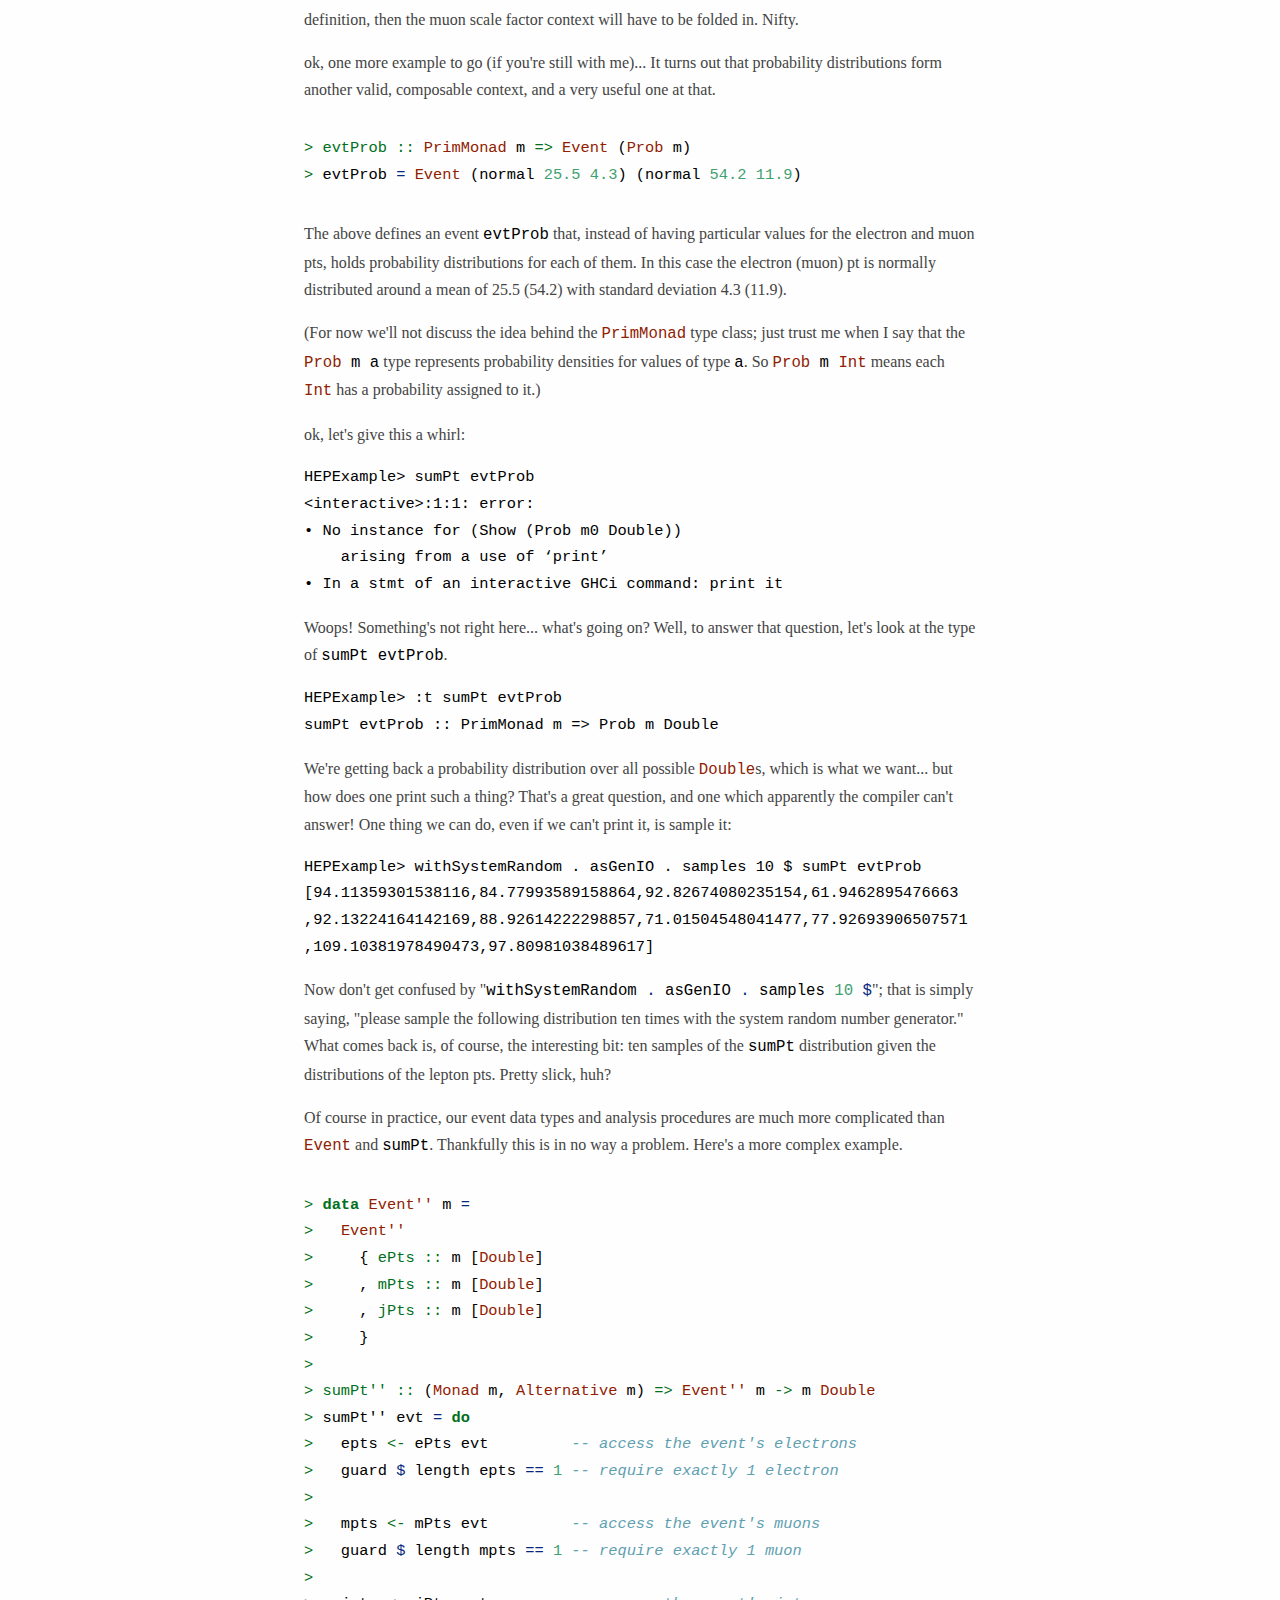
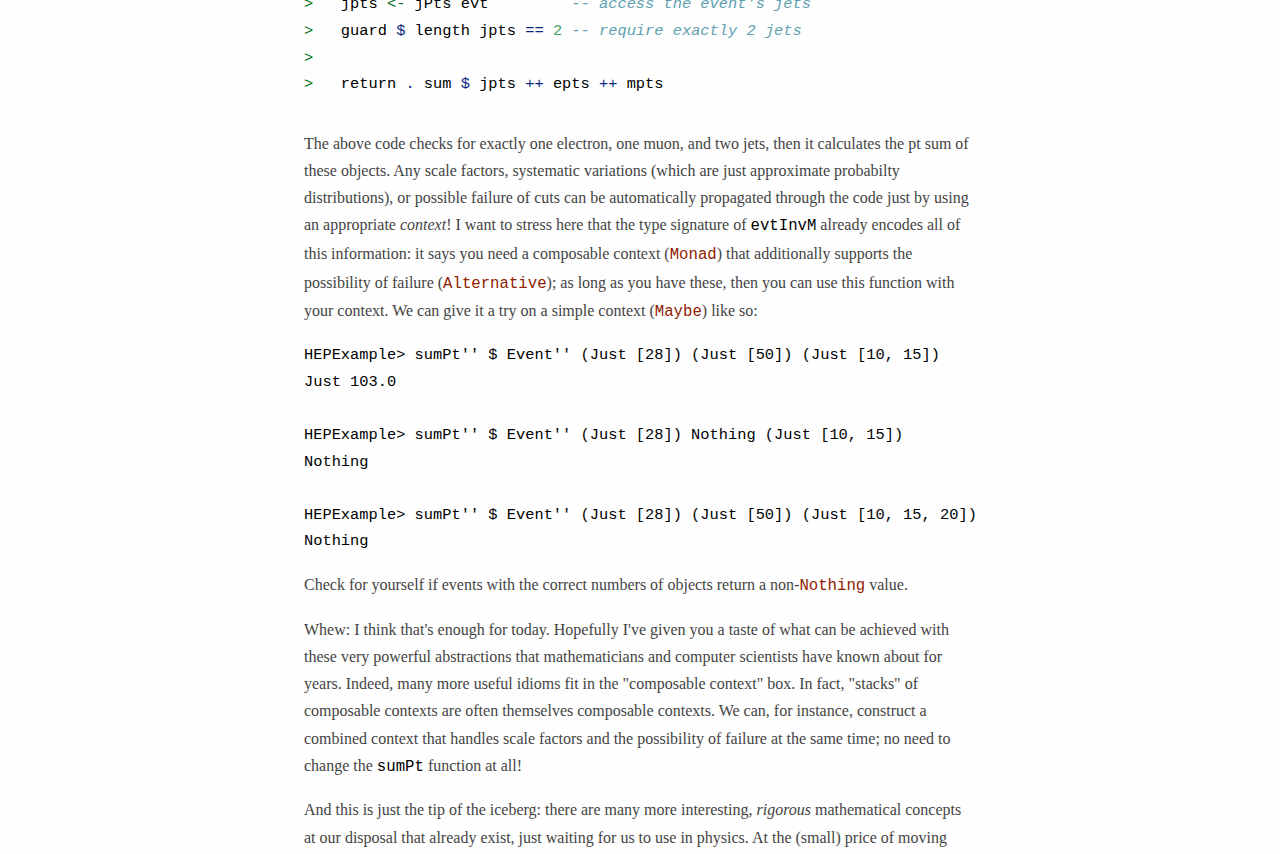
==== commit 04f9774e: "going to send it around." ====
--- a/context.html
+++ b/context.html
@@ -50,10 +50,10 @@
 </head>
 <body>
 <h1 id="putting-things-into-context">Putting things into context</h1>
-<p>Here are contained a few examples of how powerful abstracting over contexts can be in real-life situations. (Where in this case &quot;real-life&quot; means high energy physics) I'll be using the haskell programming language in the examples, but I'm not going to discuss haskell syntax carefully here, and I will leave out many details (e.g. the rigorous definition of <code class="sourceCode haskell"><span class="dt">Monad</span></code>s). All the same, this set of examples will hopefully convince you that there is something to be gained by moving to a more mathematically rigorous representation of analysis procedures, albeit a slightly more abstract one than we are used to in traditional programming languages. Source code is, after all, a representation of a mathematical procedure, and often a rather difficult one to understand. Don't worry if not everything contained here makes sense immediately; these aren't easy concepts to grasp the first time through.</p>
-<p>This file is written in literate haskell, so you should be able to copy-and-paste the text into a local file (e.g. <code>HEPExample.lhs</code>) and load it into the haskell REPL, <code>ghci</code>, like so.</p>
+<p>Here are contained a few examples of how powerful abstracting over contexts can be in real-life situations. (Where in this case &quot;real-life&quot; means high energy physics. To each his own...) I'll be using the haskell programming language in the examples, but I'm not going to discuss haskell syntax carefully here, and I will leave out many details (e.g. the rigorous definition of <code class="sourceCode haskell"><span class="dt">Monad</span></code>s). All the same, this set of examples will hopefully convince you that there is something to be gained by moving to a more mathematically rigorous representation of analysis procedures, albeit a slightly more abstract one than we are used to in traditional programming languages. Source code is, after all, a representation of a mathematical procedure, and often a rather difficult one to understand. Don't worry if not everything contained here makes sense immediately; these aren't easy concepts to grasp the first time through.</p>
+<p>This post is literate haskell, so you can copy-and-paste the text into a local file (e.g. <code>HEPExample.lhs</code>) and load it into the haskell REPL, <code>ghci</code>, like so:</p>
 <div class="sourceCode"><pre class="sourceCode haskell"><code class="sourceCode haskell"><span class="fu">$</span> ghci HEPExample.lhs</code></pre></div>
-<p>Any lines beginning with &quot;HEPExample&gt;&quot; can be called from within the REPL. (N.B. you'll need to install the <code>primitive</code> and <code>mwc-probability</code> packages in addition to the base libraries, but I'll let google be your friend for instructions).</p>
+<p>(N.B. you'll need to install the <code>primitive</code> and <code>mwc-probability</code> packages in addition to the base libraries, but I'll let google be your friend for instructions). Any lines beginning with &quot;HEPExample&gt;&quot; can be called from within the REPL.</p>
 <p>Let's start with a module declaration and some imports. (Don't dwell on them if you're unfamiliar with haskell.)</p>
 <div class="sourceCode"><pre class="sourceCode literate literatehaskell"><code class="sourceCode literatehaskell"><span class="ot">&gt;</span> <span class="kw">module</span> <span class="dt">HEPExample</span> <span class="kw">where</span>
 <span class="ot">&gt;</span> 
@@ -68,17 +68,23 @@
 <span class="ot">&gt;</span> 
 <span class="ot">&gt; evt&#39; ::</span> <span class="dt">Event&#39;</span>
 <span class="ot">&gt;</span> evt&#39; <span class="fu">=</span> <span class="dt">Event&#39;</span> <span class="fl">25.5</span> <span class="fl">54.2</span></code></pre></div>
-<p>Now we have a new data type (<code class="sourceCode haskell"><span class="dt">Event&#39;</span></code>) with one constructor (also <code class="sourceCode haskell"><span class="dt">Event&#39;</span></code>) as well as a value inhabiting it (<code class="sourceCode haskell">evt&#39;</code>). In this example the electron and muon pts are 25.5 and 54.2, respectively. (You'll have to forgive me for breaking that fundamental rule of always specifying units) If you could read the future you would know that I call this data type <code class="sourceCode haskell"><span class="dt">Event&#39;</span></code> (emphasis on the prime) as opposed to <code class="sourceCode haskell"><span class="dt">Event</span></code> because we'll shortly be making it a lot <em>fancier</em>. But let's walk before we run, shall we?</p>
-<p>Next we define a function that takes as input an <code class="sourceCode haskell"><span class="dt">Event&#39;</span></code> and returns an observable, the pt sum of the two leptons in the event.</p>
+<p>Now we have a new data type (<code class="sourceCode haskell"><span class="dt">Event&#39;</span></code>) with one constructor (also <code class="sourceCode haskell"><span class="dt">Event&#39;</span></code>) as well as a value inhabiting it (<code class="sourceCode haskell">evt&#39;</code>). In this example the electron and muon pts are 25.5 and 54.2, respectively, in some arbitrary units of momentum. If you could read the future you would know that I call this data type <code class="sourceCode haskell"><span class="dt">Event&#39;</span></code> (emphasis on the prime) as opposed to <code class="sourceCode haskell"><span class="dt">Event</span></code> because we'll shortly be making <code class="sourceCode haskell"><span class="dt">Event</span></code>, and it's going to be a lot <em>fancier</em>. But let's walk before we run, shall we?</p>
+<p>Let's define an observable for our event. An observable of type <code class="sourceCode haskell">a</code> is a map from <code class="sourceCode haskell"><span class="dt">Event&#39;</span></code> to <code class="sourceCode haskell">a</code>. For instance, here is a function calculating the pt sum of the two leptons in the event.</p>
 <div class="sourceCode"><pre class="sourceCode literate literatehaskell"><code class="sourceCode literatehaskell"><span class="ot">&gt; sumPt&#39; ::</span> <span class="dt">Event&#39;</span> <span class="ot">-&gt;</span> <span class="dt">Double</span>
 <span class="ot">&gt;</span> sumPt&#39; evt <span class="fu">=</span>
 <span class="ot">&gt;</span>   <span class="kw">let</span> ept <span class="fu">=</span> elPt&#39; evt
 <span class="ot">&gt;</span>       mpt <span class="fu">=</span> muPt&#39; evt
 <span class="ot">&gt;</span>   <span class="kw">in</span> ept <span class="fu">+</span> mpt</code></pre></div>
-<p>If you've loaded this file into <code>ghci</code>, you can check that things work properly:</p>
-<pre><code>HEPExample&gt; sumPt&#39; evt&#39;
+<p>Of course the functions <code class="sourceCode haskell">elPt&#39;</code> and <code class="sourceCode haskell">muPt&#39;</code> are observables just as <code class="sourceCode haskell">sumPt&#39;</code> is. If you've loaded this file into <code>ghci</code>, you can check that things work properly:</p>
+<pre><code>HEPExample&gt; elPt&#39; evt&#39;
+25.5
+
+HEPExample&gt; muPt&#39; evt&#39;
+54.2
+
+HEPExample&gt; sumPt&#39; evt&#39;
 79.7</code></pre>
-<p>By my calculation that's exactly the answer we expect. So far so good.</p>
+<p>By my calculation these are exactly the answers we expect. So far so good.</p>
 <p>Now let's make things more interesting: I want my <code class="sourceCode haskell"><span class="dt">Event</span></code> type to return some kind of <em>context</em> around the lepton pts. By &quot;context&quot; I mean that there is some decoration or container that my pt lives in; there could be a list of pts rather than just one, or the pt could always be accompanied by some additional information. Thankfully, we don't have to be specific to start: we can <em>parameterize</em> our <code class="sourceCode haskell"><span class="dt">Event</span></code> type by the context that we will (in the future) be using.</p>
 <div class="sourceCode"><pre class="sourceCode literate literatehaskell"><code class="sourceCode literatehaskell"><span class="ot">&gt;</span> <span class="kw">data</span> <span class="dt">Event</span> m <span class="fu">=</span> <span class="dt">Event</span> {<span class="ot"> elPt ::</span> m <span class="dt">Double</span>,<span class="ot"> muPt ::</span> m <span class="dt">Double</span> }</code></pre></div>
 <p>ok, so at this point let's discuss what kind of thing <code class="sourceCode haskell">m</code> must be. <code class="sourceCode haskell">m</code> takes <code class="sourceCode haskell"><span class="dt">Double</span></code> as an <em>argument</em>, so it could be a decoration or container that holds many types of things: <code class="sourceCode haskell">m a</code> would denote an <code class="sourceCode haskell">m</code> that holds things of type <code class="sourceCode haskell">a</code>; in this case that type is <code class="sourceCode haskell"><span class="dt">Double</span></code>. (There is some similarity between haskell type parameters and template parameters in the C++ STL if that helps you understand what we're doing here, but just remember that there are important differences that we won't go into.)</p>
@@ -86,7 +92,7 @@
 <div class="sourceCode"><pre class="sourceCode literate literatehaskell"><code class="sourceCode literatehaskell"><span class="ot">&gt; evtId ::</span> <span class="dt">Event</span> <span class="dt">Identity</span>
 <span class="ot">&gt;</span> evtId <span class="fu">=</span> <span class="dt">Event</span> (<span class="dt">Identity</span> <span class="fl">25.5</span>) (<span class="dt">Identity</span> <span class="fl">54.2</span>)</code></pre></div>
 <p>The discerning reader will realize that this is isomorphic to the <code class="sourceCode haskell">evt&#39;</code> we originally defined above; there's no new information added or removed by the <code class="sourceCode haskell"><span class="dt">Identity</span></code> constructors. To the discerning reader I say, &quot;Trust me: this is a baby step, but a baby step in the right direction!&quot;</p>
-<p>So far we've (trivially) complicated our original <code class="sourceCode haskell"><span class="dt">Event&#39;</span></code> type; let's upgrade the <code class="sourceCode haskell">sumPt&#39;</code> function so that it can use our new kind of event. One common way to <em>lift</em> a &quot;regular&quot; function like <code class="sourceCode haskell">sumPt&#39;</code> to a &quot;contextified&quot; function is to use haskell's <code class="sourceCode haskell"><span class="kw">do</span></code>-notation. <code class="sourceCode haskell"><span class="kw">do</span></code>-notation is really just syntactic sugar, but it's well-motivated by some quite nice (if quite abstract) mathematics. One should replace <code class="sourceCode haskell"><span class="kw">let</span></code> bindings by &quot;assignments&quot; (I put this in quotes because I don't like the word &quot;assignment&quot; very much but can't think of anything better), which are denoted by <code class="sourceCode haskell"><span class="ot">&lt;-</span></code>, and make sure to <code class="sourceCode haskell">return</code> the final value, like so.</p>
+<p>So far we've (trivially) complicated our original <code class="sourceCode haskell"><span class="dt">Event&#39;</span></code> type; let's upgrade the <code class="sourceCode haskell">sumPt&#39;</code> function so that it can use our new kind of event. One common way to <em>lift</em> a &quot;regular&quot; function like <code class="sourceCode haskell">sumPt&#39;</code> to a &quot;contextified&quot; function is to use haskell's <code class="sourceCode haskell"><span class="kw">do</span></code>-notation. <code class="sourceCode haskell"><span class="kw">do</span></code>-notation is really just syntactic sugar, but it's well-motivated by some quite nice (if quite abstract) mathematics. One should replace <code class="sourceCode haskell"><span class="kw">let</span></code> bindings by &quot;assignments&quot;, which are denoted by <code class="sourceCode haskell"><span class="ot">&lt;-</span></code>, and make sure to <code class="sourceCode haskell">return</code> the final value. (I put &quot;assignment&quot; in quotes because I don't like the word very much but can't think of anything better)</p>
 <div class="sourceCode"><pre class="sourceCode literate literatehaskell"><code class="sourceCode literatehaskell"><span class="ot">&gt; sumPt ::</span> <span class="dt">Monad</span> m <span class="ot">=&gt;</span> <span class="dt">Event</span> m <span class="ot">-&gt;</span> m <span class="dt">Double</span>
 <span class="ot">&gt;</span> sumPt evt <span class="fu">=</span> <span class="kw">do</span>
 <span class="ot">&gt;</span>   ept <span class="ot">&lt;-</span> elPt evt    <span class="co">-- assignment</span>
@@ -94,15 +100,21 @@
 <span class="ot">&gt;</span>   return (ept <span class="fu">+</span> mpt) <span class="co">-- return</span></code></pre></div>
 <p>You'll notice that the <code class="sourceCode haskell"><span class="kw">do</span></code>-notation makes our new, fancy function resemble the original, simple function quite closely: the meaning of what we're doing can be read easily straight from the code!</p>
 <p>Try it:</p>
-<pre><code>HEPExample&gt; sumPt evtId
+<pre><code>HEPExample&gt; elPt evtId
+Identity 25.5
+
+HEPExample&gt; muPt evtId
+Identity 54.2
+
+HEPExample&gt; sumPt evtId
 Identity 79.7</code></pre>
-<p>That yields the same answer that we got earlier, just in the <code class="sourceCode haskell"><span class="dt">Identity</span></code> context, which is good because we know we didn't add or remove any information at all. Great, we successfully did nothing! Sarcasm aside, let's dig into what is really going on.</p>
-<p>Here's one way to think about our lifted function: each line in the <code class="sourceCode haskell"><span class="kw">do</span></code> block yields both a value and a context, but only the <em>value</em> can be bound to a variable (e.g. <code class="sourceCode haskell">ept</code>, which has the type <code class="sourceCode haskell"><span class="dt">Double</span></code>) through assignment. We don't have a handle on the contexts at all! The only way this works is if we have a context that is <em>composable</em>, i.e. there is one and <em>only</em> one well-defined way to combine the contexts from two consecutive lines. And this is exactly what happens: contexts are composed line-by-line, so when we <code class="sourceCode haskell">return</code> our new observable, it comes with the combined context of all previous lines.</p>
-<p>In fact the <code class="sourceCode haskell"><span class="dt">Monad</span></code> type constraint is telling us exactly that in the type signature of <code class="sourceCode haskell">sumPt</code>. A <code class="sourceCode haskell"><span class="dt">Monad</span></code> in informal terms is a context that composes, following some &quot;obvious&quot; laws that we'll leave for another day. The type declaration of our function says that it works with <em>any</em> context that adheres to the <code class="sourceCode haskell"><span class="dt">Monad</span></code> laws.</p>
+<p>That yields the same answers that we got earlier, just in the <code class="sourceCode haskell"><span class="dt">Identity</span></code> context, which is good because we know we didn't add or remove any information at all. Great, we successfully did nothing! Sarcasm aside, let's dig into what is really going on.</p>
+<p>Here's one way to think about our lifted function: each line in the <code class="sourceCode haskell"><span class="kw">do</span></code> block yields both a value and a context, but only the <em>value</em> can be bound to a variable (e.g. <code class="sourceCode haskell">ept</code>, which has the type <code class="sourceCode haskell"><span class="dt">Double</span></code>) through assignment. We don't have a handle on the contexts at all! The only way this can possibly work is if we have a context that is <em>composable</em>, i.e. there is one and <em>only</em> one well-defined way to combine the contexts from two consecutive lines. And this is exactly what happens: contexts are composed line-by-line, so when we <code class="sourceCode haskell">return</code> our new observable, it comes with the combined context of all previous lines.</p>
+<p>In fact the <code class="sourceCode haskell"><span class="dt">Monad</span></code> type constraint in the type signature of <code class="sourceCode haskell">sumPt</code> is telling us exactly that. A <code class="sourceCode haskell"><span class="dt">Monad</span></code> in informal terms is a context that composes, following some &quot;obvious&quot; laws that we'll leave for another day. The type declaration of our function says that it works with <em>any</em> context that adheres to the <code class="sourceCode haskell"><span class="dt">Monad</span></code> laws.</p>
 <p>What's especially clever about this setup is that we've entirely <em>abstracted away</em> the context itself. In other words, we no longer can perform any actions in our function that are dependent on a particular context; we can only perform actions that <em>any</em> composable context can handle. How is this powerful? Well, it means that for each context we want to pass through our function, we have to show (in advance and exactly once) how this context conforms to the <code class="sourceCode haskell"><span class="dt">Monad</span></code> type class. Once we've done this, we can pass our context into any suitable function, and any necessary context composition will take place automatically. Put another way, as long as the <code class="sourceCode haskell"><span class="dt">Monad</span></code> instance is correctly implemented for a context <code class="sourceCode haskell">m</code>, functions that abstract over all <code class="sourceCode haskell"><span class="dt">Monad</span></code>s <em>cannot</em> incorrectly propagate the context. Imagine the number of bugs we've just quashed!</p>
 <p>ok, admittedly we've quashed no bugs so far since we've only seen one, trivial <code class="sourceCode haskell"><span class="dt">Monad</span></code>. In that case, the <code class="sourceCode haskell"><span class="dt">Identity</span></code> context contains no information in addition to the value it contains, so the composition of two <code class="sourceCode haskell"><span class="dt">Identity</span></code>s is just another <code class="sourceCode haskell"><span class="dt">Identity</span></code>. For a more complex example, let's think about what happens if perhaps we're missing an electron or muon from our <code class="sourceCode haskell"><span class="dt">Event</span></code>; for instance, maybe we failed to reconstruct one of them. This &quot;perhaps we have something, perhaps not&quot; kind of data is usually represented by the <code class="sourceCode haskell"><span class="dt">Maybe</span></code> type; it has two constructors: <code class="sourceCode haskell"><span class="dt">Just</span></code> and <code class="sourceCode haskell"><span class="dt">Nothing</span></code>. If we have a value <code class="sourceCode haskell">x</code>, then the value-with-context will be <code class="sourceCode haskell"><span class="dt">Just</span> x</code>; if the value is missing, then we have <code class="sourceCode haskell"><span class="dt">Nothing</span></code>.</p>
-<p>You might hear that <code class="sourceCode haskell"><span class="dt">Nothing</span></code> is similar to a <code>NULL</code> pointer in C++ or <code>None</code> in python, but there is an important difference: <code class="sourceCode haskell"><span class="dt">Nothing</span></code> always has a concrete type <code class="sourceCode haskell"><span class="dt">Maybe</span> a</code>, where <code class="sourceCode haskell">a</code> is a type parameter. In other words, <code class="sourceCode haskell"><span class="dt">Nothing</span></code> of type <code class="sourceCode haskell"><span class="dt">Maybe</span> <span class="dt">Int</span></code> is <em>distinct from</em> <code class="sourceCode haskell"><span class="dt">Nothing</span></code> of type <code class="sourceCode haskell"><span class="dt">Maybe</span> <span class="dt">Double</span></code>. <code>NULL</code> and <code>None</code> can be compared to <em>any</em> pointer or object, respectively, regardless of their types; <code class="sourceCode haskell"><span class="dt">Nothing</span></code> cannot. This might seem tedious at first, but it allows us (and the compiler) to more clearly reason about the results of a computation.</p>
-<p>One use-case of <code class="sourceCode haskell"><span class="dt">Maybe</span></code> is as the result of some cut: if, during the computation of an observable <code class="sourceCode haskell">x</code> of type <code class="sourceCode haskell">a</code>, some criterion was not met, then we'll get <code class="sourceCode haskell"><span class="dt">Nothing</span></code> back; otherwise we'll get <code class="sourceCode haskell"><span class="dt">Just</span> x</code>. Let's define a few <code class="sourceCode haskell"><span class="dt">Event</span></code>s that might be missing some leptons.</p>
+<p>You might hear that <code class="sourceCode haskell"><span class="dt">Nothing</span></code> is similar to a <code>NULL</code> pointer in C++ or <code>None</code> in python, but there is an important difference: <code class="sourceCode haskell"><span class="dt">Nothing</span></code> always has a well-defined type <code class="sourceCode haskell"><span class="dt">Maybe</span> a</code>, where <code class="sourceCode haskell">a</code> is a type parameter. For instance, <code class="sourceCode haskell"><span class="dt">Nothing</span></code> of type <code class="sourceCode haskell"><span class="dt">Maybe</span> <span class="dt">Int</span></code> is <em>distinct from</em> <code class="sourceCode haskell"><span class="dt">Nothing</span></code> of type <code class="sourceCode haskell"><span class="dt">Maybe</span> <span class="dt">Double</span></code>. In contrast, <code>NULL</code> and <code>None</code> can be used in place of <em>any</em> kind of pointer or object, respectively, regardless of their types; <code class="sourceCode haskell"><span class="dt">Nothing</span></code> cannot. This might seem tedious at first, but it allows us (and the compiler) to more clearly reason about the results of a computation.</p>
+<p><code class="sourceCode haskell"><span class="dt">Maybe</span></code> can represent the result of a set of cuts: if, during the computation of an observable <code class="sourceCode haskell">x</code> of type <code class="sourceCode haskell">a</code>, some criterion was not met, then we'll get <code class="sourceCode haskell"><span class="dt">Nothing</span></code> back; otherwise we'll get <code class="sourceCode haskell"><span class="dt">Just</span> x</code>. Let's define a few <code class="sourceCode haskell"><span class="dt">Event</span></code>s that might be missing some leptons.</p>
 <div class="sourceCode"><pre class="sourceCode literate literatehaskell"><code class="sourceCode literatehaskell"><span class="ot">&gt;</span> evtElMu, evtElNoMu,<span class="ot"> evtNoElMu ::</span> <span class="dt">Event</span> <span class="dt">Maybe</span>
 <span class="ot">&gt;</span> 
 <span class="ot">&gt;</span> evtElMu <span class="fu">=</span> <span class="dt">Event</span> (<span class="dt">Just</span> <span class="fl">25.5</span>) (<span class="dt">Just</span> <span class="fl">54.2</span>) <span class="co">-- both electron and muon identified</span>
@@ -110,7 +122,7 @@
 <span class="ot">&gt;</span> evtElNoMu <span class="fu">=</span> <span class="dt">Event</span> (<span class="dt">Just</span> <span class="fl">25.5</span>) <span class="dt">Nothing</span>   <span class="co">-- missing a muon</span>
 <span class="ot">&gt;</span> 
 <span class="ot">&gt;</span> evtNoElMu <span class="fu">=</span> <span class="dt">Event</span> <span class="dt">Nothing</span> (<span class="dt">Just</span> <span class="fl">54.2</span>)   <span class="co">-- missing an electron</span></code></pre></div>
-<p>Before plugging our <code class="sourceCode haskell"><span class="dt">Event</span> <span class="dt">Maybe</span></code>s into our <code class="sourceCode haskell">sumPt</code> function, let's discuss how <code class="sourceCode haskell"><span class="dt">Maybe</span></code>s compose. Well, if we try to combine two <code class="sourceCode haskell"><span class="dt">Just</span></code>s, then we get yet another <code class="sourceCode haskell"><span class="dt">Just</span></code>; if there are any <code class="sourceCode haskell"><span class="dt">Nothing</span></code>s involoved, the combination always yields another <code class="sourceCode haskell"><span class="dt">Nothing</span></code>. Translating back to &quot;cut&quot; analagy: as soon as any cut fails, the whole computation ends in failure, but if every fut passes, then we get a value back.</p>
+<p>Before plugging our <code class="sourceCode haskell"><span class="dt">Event</span> <span class="dt">Maybe</span></code>s into our <code class="sourceCode haskell">sumPt</code> function, let's discuss how <code class="sourceCode haskell"><span class="dt">Maybe</span></code>s compose. Well, if we try to combine two <code class="sourceCode haskell"><span class="dt">Just</span></code>s, then we get yet another <code class="sourceCode haskell"><span class="dt">Just</span></code>; if there are any <code class="sourceCode haskell"><span class="dt">Nothing</span></code>s involoved, the combination always yields another <code class="sourceCode haskell"><span class="dt">Nothing</span></code>. Translating back to &quot;cut&quot; analagy: as soon as any cut fails, the whole computation ends in failure, but if every cut passes, then we get a value back.</p>
 <p>Try it out:</p>
 <pre><code>HEPExample&gt; sumPt evtElMu
 Just 79.7
@@ -120,14 +132,14 @@
 
 HEPExample&gt; sumPt evtNoElMu
 Nothing</code></pre>
-<p>What happened here? Well, if we have both an electron and a muon, that's great: we have a well-defined <code class="sourceCode haskell">sumPt</code>. If we're missing either input to the <code class="sourceCode haskell">sumPt</code> calculation, though, well... we can't do the calculation, so we get <code class="sourceCode haskell"><span class="dt">Nothing</span></code> back. The neat thing here is that we don't have to litter our code with <code class="sourceCode haskell"><span class="kw">if</span></code> statements checking that everything we need is there (look back at the definition of <code class="sourceCode haskell">sumPt</code> and you will find no mention of cuts!); we just define the observable and the relevant requirements, and if at any point some cut fails, <code class="sourceCode haskell"><span class="dt">Nothing</span></code> will immediately be returned.</p>
+<p>What happened here? Well, if we have both an electron and a muon, that's great: we have a well-defined <code class="sourceCode haskell">sumPt</code>. If we're missing either input to the <code class="sourceCode haskell">sumPt</code> calculation, though, well... we can't do the calculation, so we get <code class="sourceCode haskell"><span class="dt">Nothing</span></code> back. The neat thing here is that we don't have to litter our code with <code class="sourceCode haskell"><span class="kw">if</span></code> statements checking that everything we need is there (look back at the definition of <code class="sourceCode haskell">sumPt</code> and you will find no mention of cuts!); we just define the observable and the relevant inputs, and if at any point some cut fails, <code class="sourceCode haskell"><span class="dt">Nothing</span></code> will immediately be returned.</p>
 <p>Shall we try another context? Let's take on &quot;scale factors&quot;. What if our <code class="sourceCode haskell"><span class="dt">Event</span></code>'s electron and muon each come with some scale factor that ought to be taken into account, i.e. we believe that leptons like these appear in the data more or less often than in the simulation? Well, this is clearly just another kind of context: each value carries along with it an extra <code class="sourceCode haskell"><span class="dt">Double</span></code>, and these <code class="sourceCode haskell"><span class="dt">Double</span></code>s are <em>multiplicative factors</em>, i.e. to compose the contexts we multiply the scale factors. We've just defined (broken record alert) another composable context that we can plug into our <code class="sourceCode haskell">sumPt</code> function, and by black magic all of this already lives in the haskell <code>base</code> libraries (just like <code class="sourceCode haskell"><span class="dt">Maybe</span></code> did for cuts).</p>
 <div class="sourceCode"><pre class="sourceCode literate literatehaskell"><code class="sourceCode literatehaskell"><span class="ot">&gt;</span> <span class="kw">type</span> <span class="dt">SF</span> <span class="fu">=</span> <span class="dt">Product</span> <span class="dt">Double</span>
 <span class="ot">&gt;</span> 
 <span class="ot">&gt; evtSF ::</span> <span class="dt">Event</span> ((,) <span class="dt">SF</span>)
 <span class="ot">&gt;</span> evtSF <span class="fu">=</span> <span class="dt">Event</span> (<span class="dt">Product</span> <span class="fl">1.1</span>, <span class="fl">25.5</span>) (<span class="dt">Product</span> <span class="fl">0.93</span>, <span class="fl">54.2</span>)</code></pre></div>
 <p>If that's not 100% clear, <code class="sourceCode haskell">evtSF</code> is an <code class="sourceCode haskell"><span class="dt">Event</span></code> whose electrons and muons have some scale factor associated to them: we now have a context of type <code class="sourceCode haskell">(,) <span class="dt">SF</span></code>. (<code class="sourceCode haskell">(,) <span class="dt">SF</span></code> translates into a 2-tuple in which the first object is always a scale factor. In haskell <code class="sourceCode haskell">(<span class="dt">SF</span>, a)</code> is just syntactic sugar for <code class="sourceCode haskell">(,) <span class="dt">SF</span> a</code>.)</p>
-<p>The <code class="sourceCode haskell"><span class="dt">SF</span></code> type (which is just a type-alias for <code class="sourceCode haskell"><span class="dt">Product</span> <span class="dt">Double</span></code>) already knows how to correctly combine with itself: multiplication! Because the real numbers have many ways of combining with each another (addition, multiplication, etc.) we need to be sure that when we combine them, they multiply and not one of those many other things; as soon as we use the <code class="sourceCode haskell"><span class="dt">Product</span></code> type our intentions become clear.</p>
+<p>The <code class="sourceCode haskell"><span class="dt">SF</span></code> type (which is just a type-alias for <code class="sourceCode haskell"><span class="dt">Product</span> <span class="dt">Double</span></code>) already knows how to correctly combine with itself: multiplication! Because the real numbers have many ways of combining with each another (addition, multiplication, etc.) we need to be sure that when we combine them, they multiply and not one of those many other things; as soon as we use the <code class="sourceCode haskell"><span class="dt">Product</span></code> newtype our intentions become clear.</p>
 <p>Let's try this out.</p>
 <pre><code>HEPExample&gt; sumPt evtSF
 (Product {getProduct = 1.0230000000000001},79.7)</code></pre>
@@ -138,8 +150,8 @@
 <p>ok, one more example to go (if you're still with me)... It turns out that probability distributions form another valid, composable context, and a very useful one at that.</p>
 <div class="sourceCode"><pre class="sourceCode literate literatehaskell"><code class="sourceCode literatehaskell"><span class="ot">&gt; evtProb ::</span> <span class="dt">PrimMonad</span> m <span class="ot">=&gt;</span> <span class="dt">Event</span> (<span class="dt">Prob</span> m)
 <span class="ot">&gt;</span> evtProb <span class="fu">=</span> <span class="dt">Event</span> (normal <span class="fl">25.5</span> <span class="fl">4.3</span>) (normal <span class="fl">54.2</span> <span class="fl">11.9</span>)</code></pre></div>
-<p>The above defines an event <code class="sourceCode haskell">evtProb</code> that, instead of having particular values for the electron and muon pts, holds probability distributions for each of them. In this case the electron (muon) pt is normally distributed around a mean of 25.5 (54.2) and standard deviation of 4.3 (11.9).</p>
-<p>(For now we'll not discuss the idea behind the <code class="sourceCode haskell"><span class="dt">PrimMonad</span></code> type class; just trust me when I say that the <code class="sourceCode haskell"><span class="dt">Prob</span> m a</code> type represents probability densities as a function of values of type <code class="sourceCode haskell">a</code>. So <code class="sourceCode haskell"><span class="dt">Prob</span> m <span class="dt">Int</span></code> means each <code class="sourceCode haskell"><span class="dt">Int</span></code> has a probability assigned to it.)</p>
+<p>The above defines an event <code class="sourceCode haskell">evtProb</code> that, instead of having particular values for the electron and muon pts, holds probability distributions for each of them. In this case the electron (muon) pt is normally distributed around a mean of 25.5 (54.2) with standard deviation 4.3 (11.9).</p>
+<p>(For now we'll not discuss the idea behind the <code class="sourceCode haskell"><span class="dt">PrimMonad</span></code> type class; just trust me when I say that the <code class="sourceCode haskell"><span class="dt">Prob</span> m a</code> type represents probability densities for values of type <code class="sourceCode haskell">a</code>. So <code class="sourceCode haskell"><span class="dt">Prob</span> m <span class="dt">Int</span></code> means each <code class="sourceCode haskell"><span class="dt">Int</span></code> has a probability assigned to it.)</p>
 <p>ok, let's give this a whirl:</p>
 <pre><code>HEPExample&gt; sumPt evtProb
 &lt;interactive&gt;:1:1: error:
@@ -149,7 +161,7 @@
 <p>Woops! Something's not right here... what's going on? Well, to answer that question, let's look at the type of <code class="sourceCode haskell">sumPt evtProb</code>.</p>
 <pre><code>HEPExample&gt; :t sumPt evtProb
 sumPt evtProb :: PrimMonad m =&gt; Prob m Double</code></pre>
-<p>We're getting back a probability distribution over all possible <code class="sourceCode haskell"><span class="dt">Double</span></code>s, which is what we want...but how does one print such a thing? That's a great question, and one which apparently the compiler can't answer! One thing we can do, even if we can't print it, is sample it:</p>
+<p>We're getting back a probability distribution over all possible <code class="sourceCode haskell"><span class="dt">Double</span></code>s, which is what we want... but how does one print such a thing? That's a great question, and one which apparently the compiler can't answer! One thing we can do, even if we can't print it, is sample it:</p>
 <pre><code>HEPExample&gt; withSystemRandom . asGenIO . samples 10 $ sumPt evtProb
 [94.11359301538116,84.77993589158864,92.82674080235154,61.9462895476663
 ,92.13224164142169,88.92614222298857,71.01504548041477,77.92693906507571
--- a/pandoc.css
+++ b/pandoc.css
@@ -17,7 +17,7 @@
   line-height: 1.7;
   padding: 1em;
   margin: auto;
-  max-width: 50em;
+  max-width: 42em;
   background: #fefefe;
 }
 
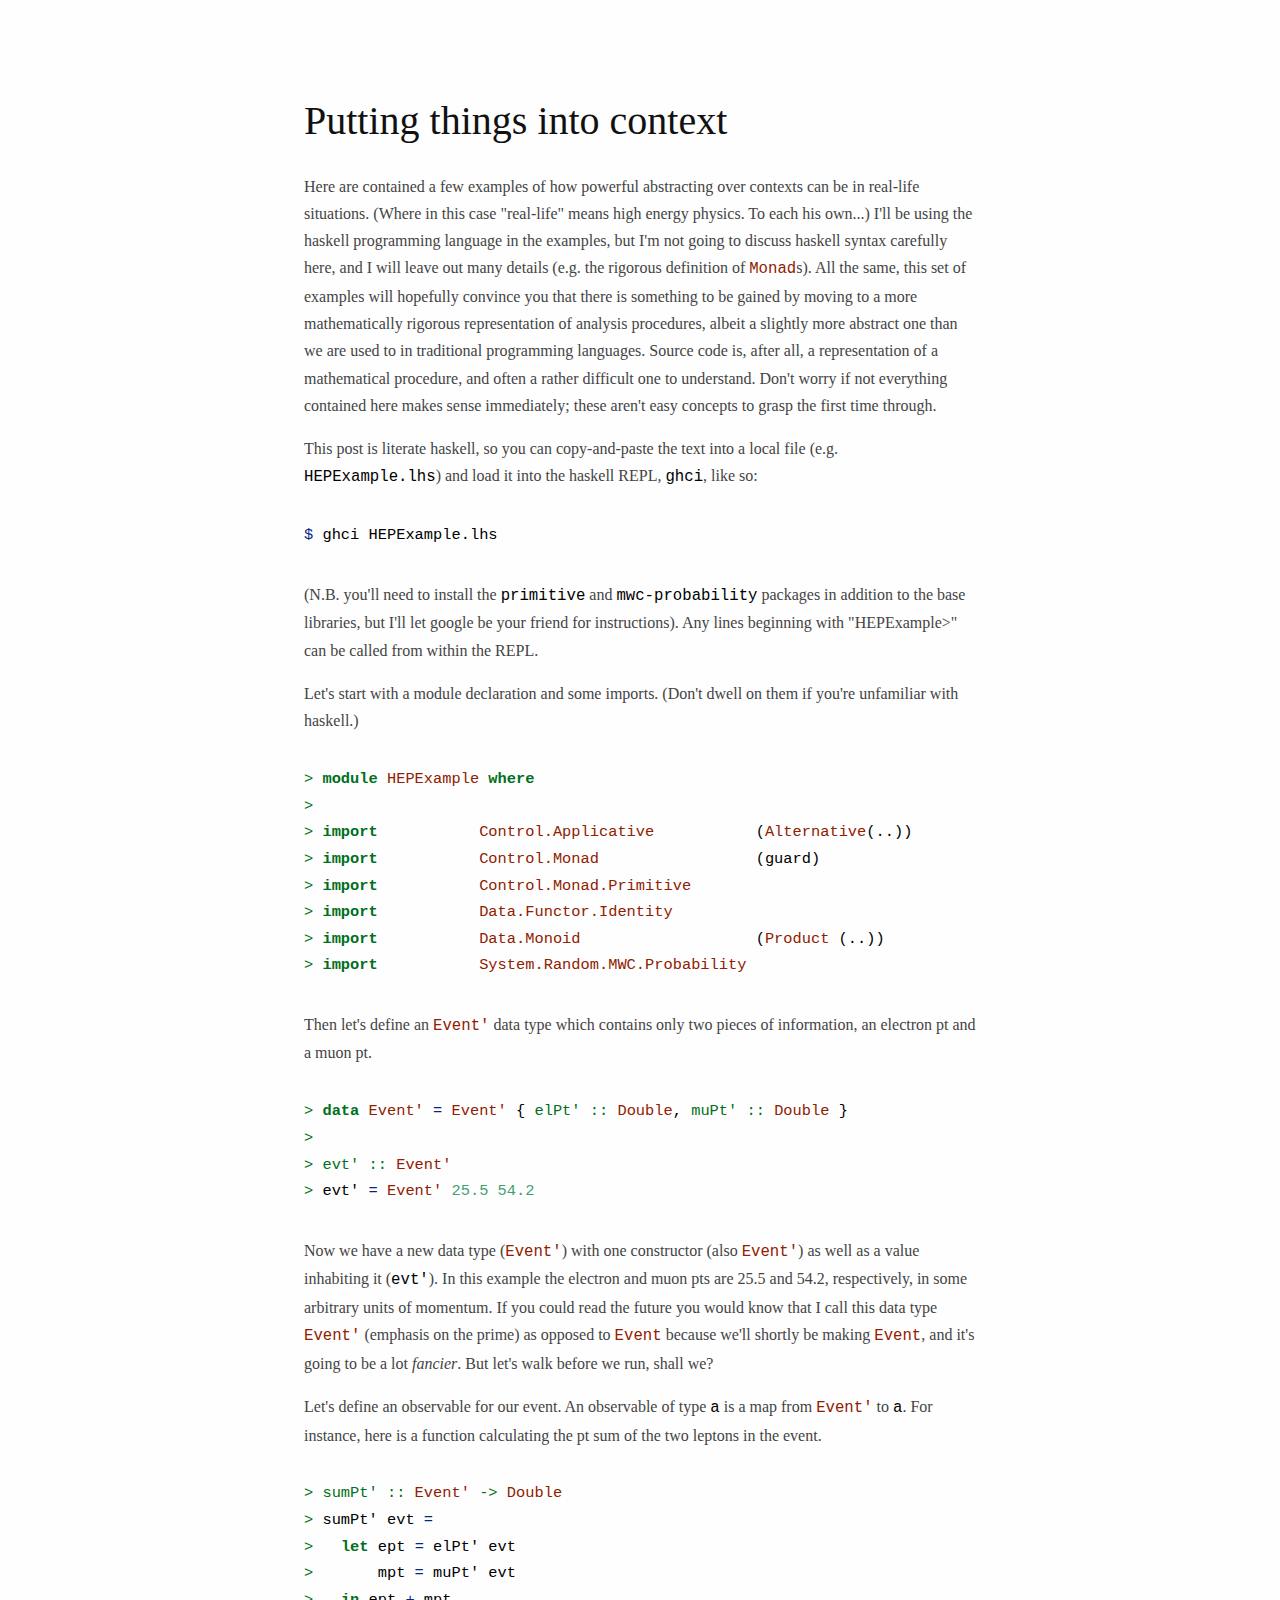
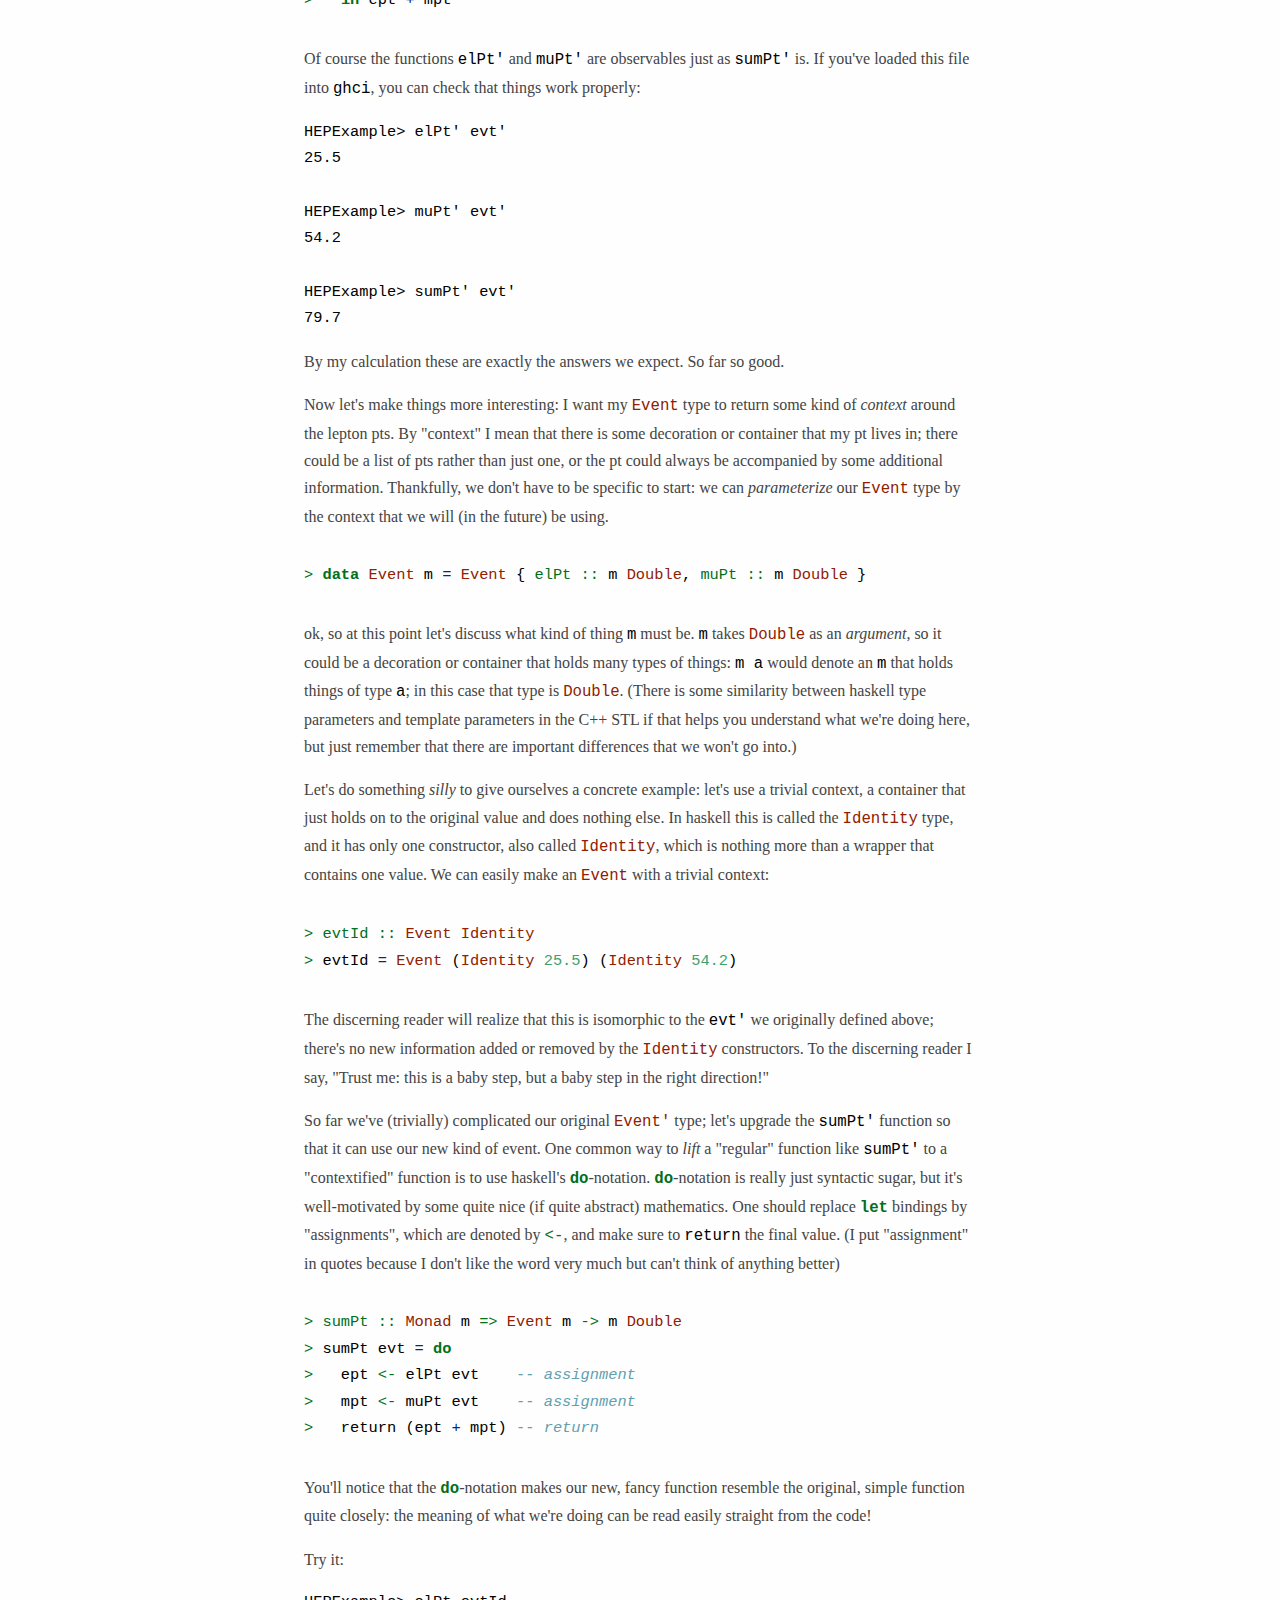
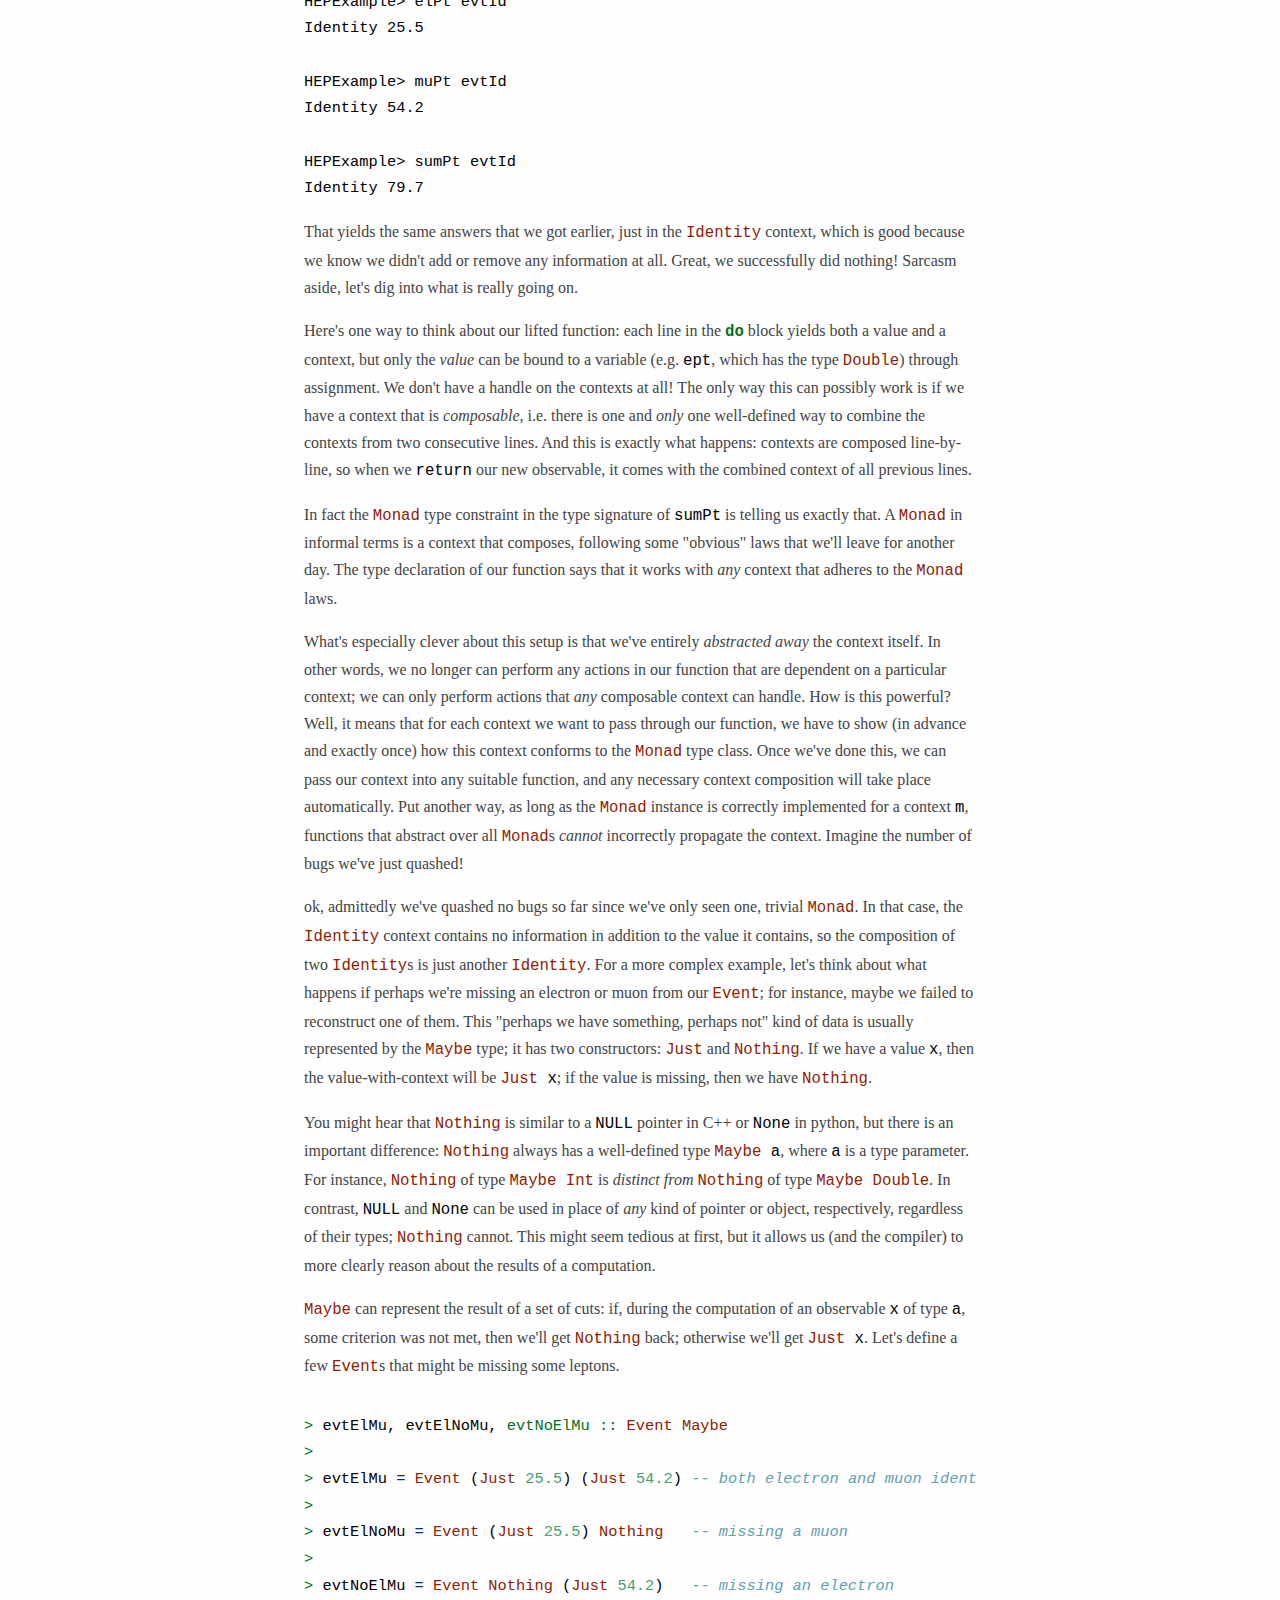
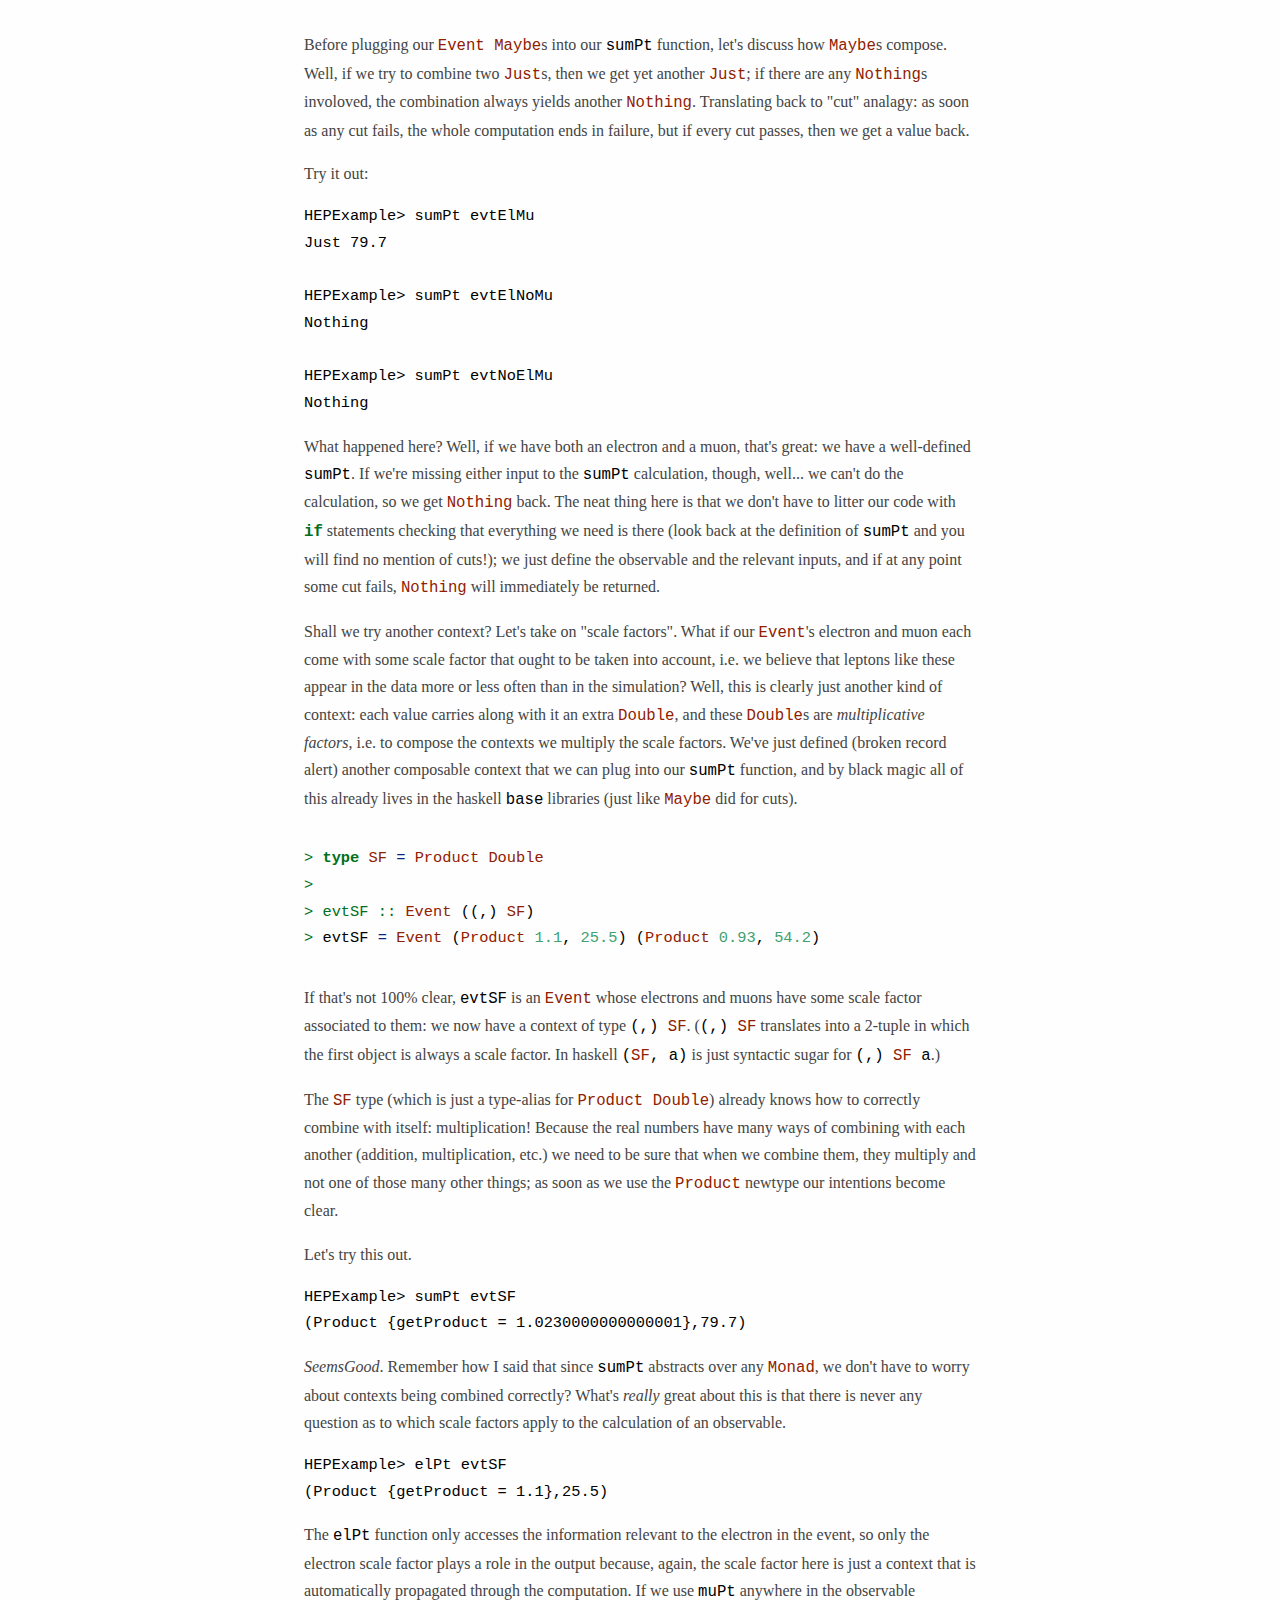
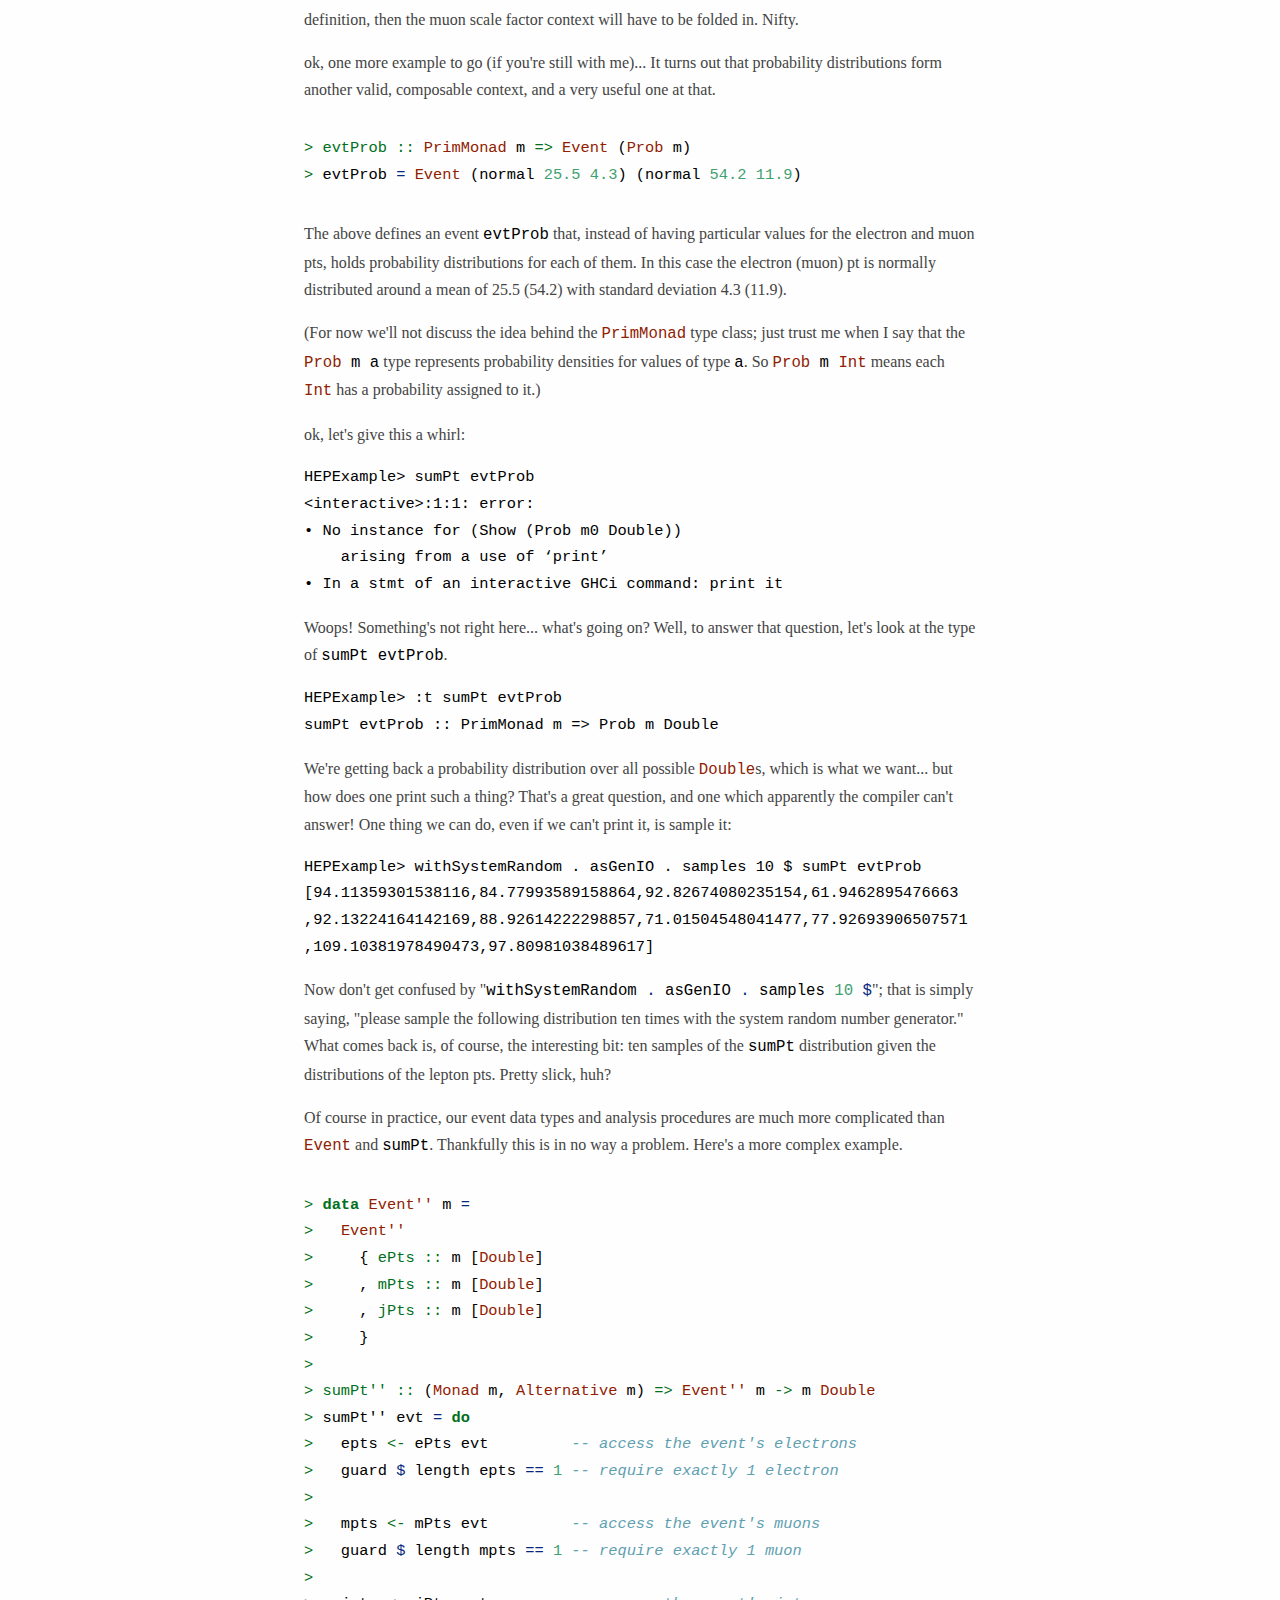
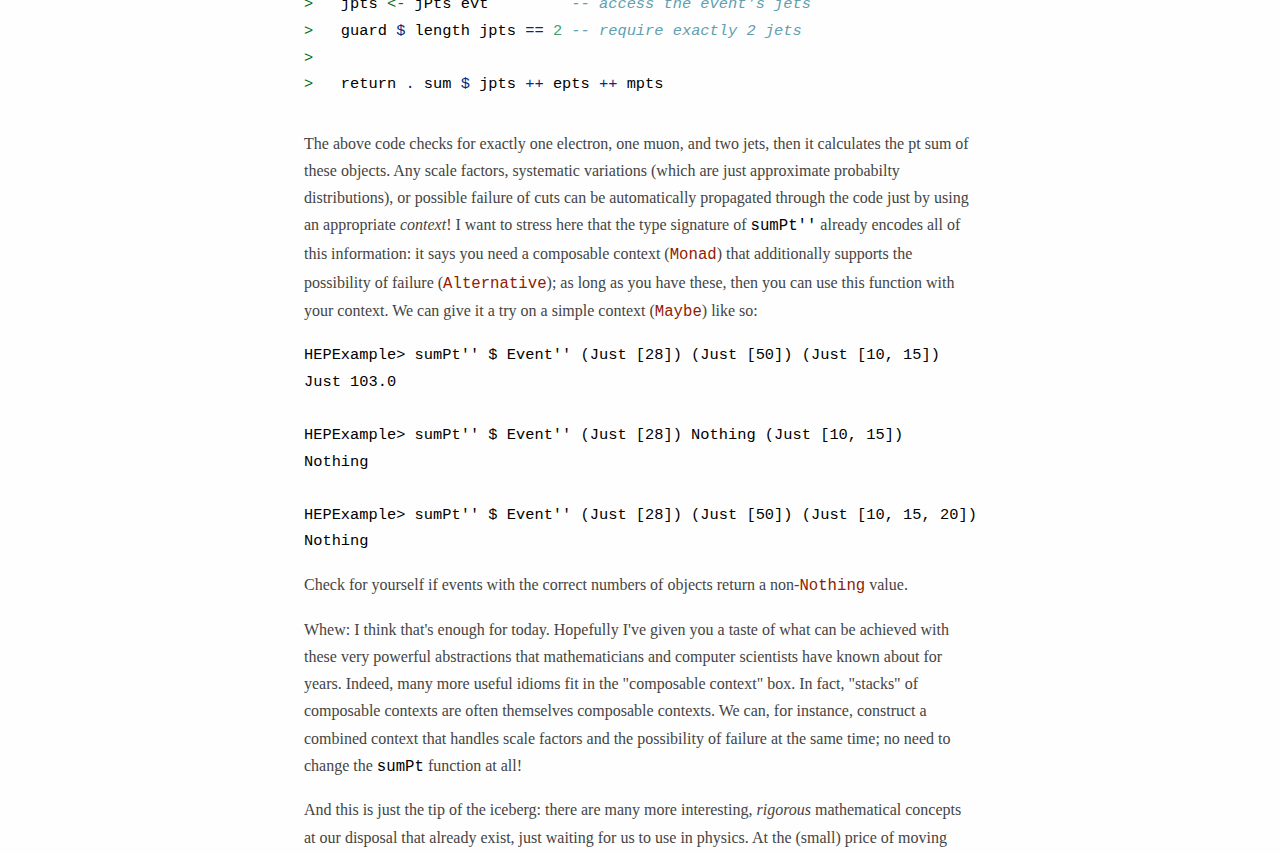
==== commit 6fd89ae3: "typo" ====
--- a/context.html
+++ b/context.html
@@ -187,7 +187,7 @@
 <span class="ot">&gt;</span>   guard <span class="fu">$</span> length jpts <span class="fu">==</span> <span class="dv">2</span> <span class="co">-- require exactly 2 jets</span>
 <span class="ot">&gt;</span> 
 <span class="ot">&gt;</span>   return <span class="fu">.</span> sum <span class="fu">$</span> jpts <span class="fu">++</span> epts <span class="fu">++</span> mpts</code></pre></div>
-<p>The above code checks for exactly one electron, one muon, and two jets, then it calculates the pt sum of these objects. Any scale factors, systematic variations (which are just approximate probabilty distributions), or possible failure of cuts can be automatically propagated through the code just by using an appropriate <em>context</em>! I want to stress here that the type signature of <code class="sourceCode haskell">evtInvM</code> already encodes all of this information: it says you need a composable context (<code class="sourceCode haskell"><span class="dt">Monad</span></code>) that additionally supports the possibility of failure (<code class="sourceCode haskell"><span class="dt">Alternative</span></code>); as long as you have these, then you can use this function with your context. We can give it a try on a simple context (<code class="sourceCode haskell"><span class="dt">Maybe</span></code>) like so:</p>
+<p>The above code checks for exactly one electron, one muon, and two jets, then it calculates the pt sum of these objects. Any scale factors, systematic variations (which are just approximate probabilty distributions), or possible failure of cuts can be automatically propagated through the code just by using an appropriate <em>context</em>! I want to stress here that the type signature of <code class="sourceCode haskell">sumPt&#39;&#39;</code> already encodes all of this information: it says you need a composable context (<code class="sourceCode haskell"><span class="dt">Monad</span></code>) that additionally supports the possibility of failure (<code class="sourceCode haskell"><span class="dt">Alternative</span></code>); as long as you have these, then you can use this function with your context. We can give it a try on a simple context (<code class="sourceCode haskell"><span class="dt">Maybe</span></code>) like so:</p>
 <pre><code>HEPExample&gt; sumPt&#39;&#39; $ Event&#39;&#39; (Just [28]) (Just [50]) (Just [10, 15])
 Just 103.0
 
